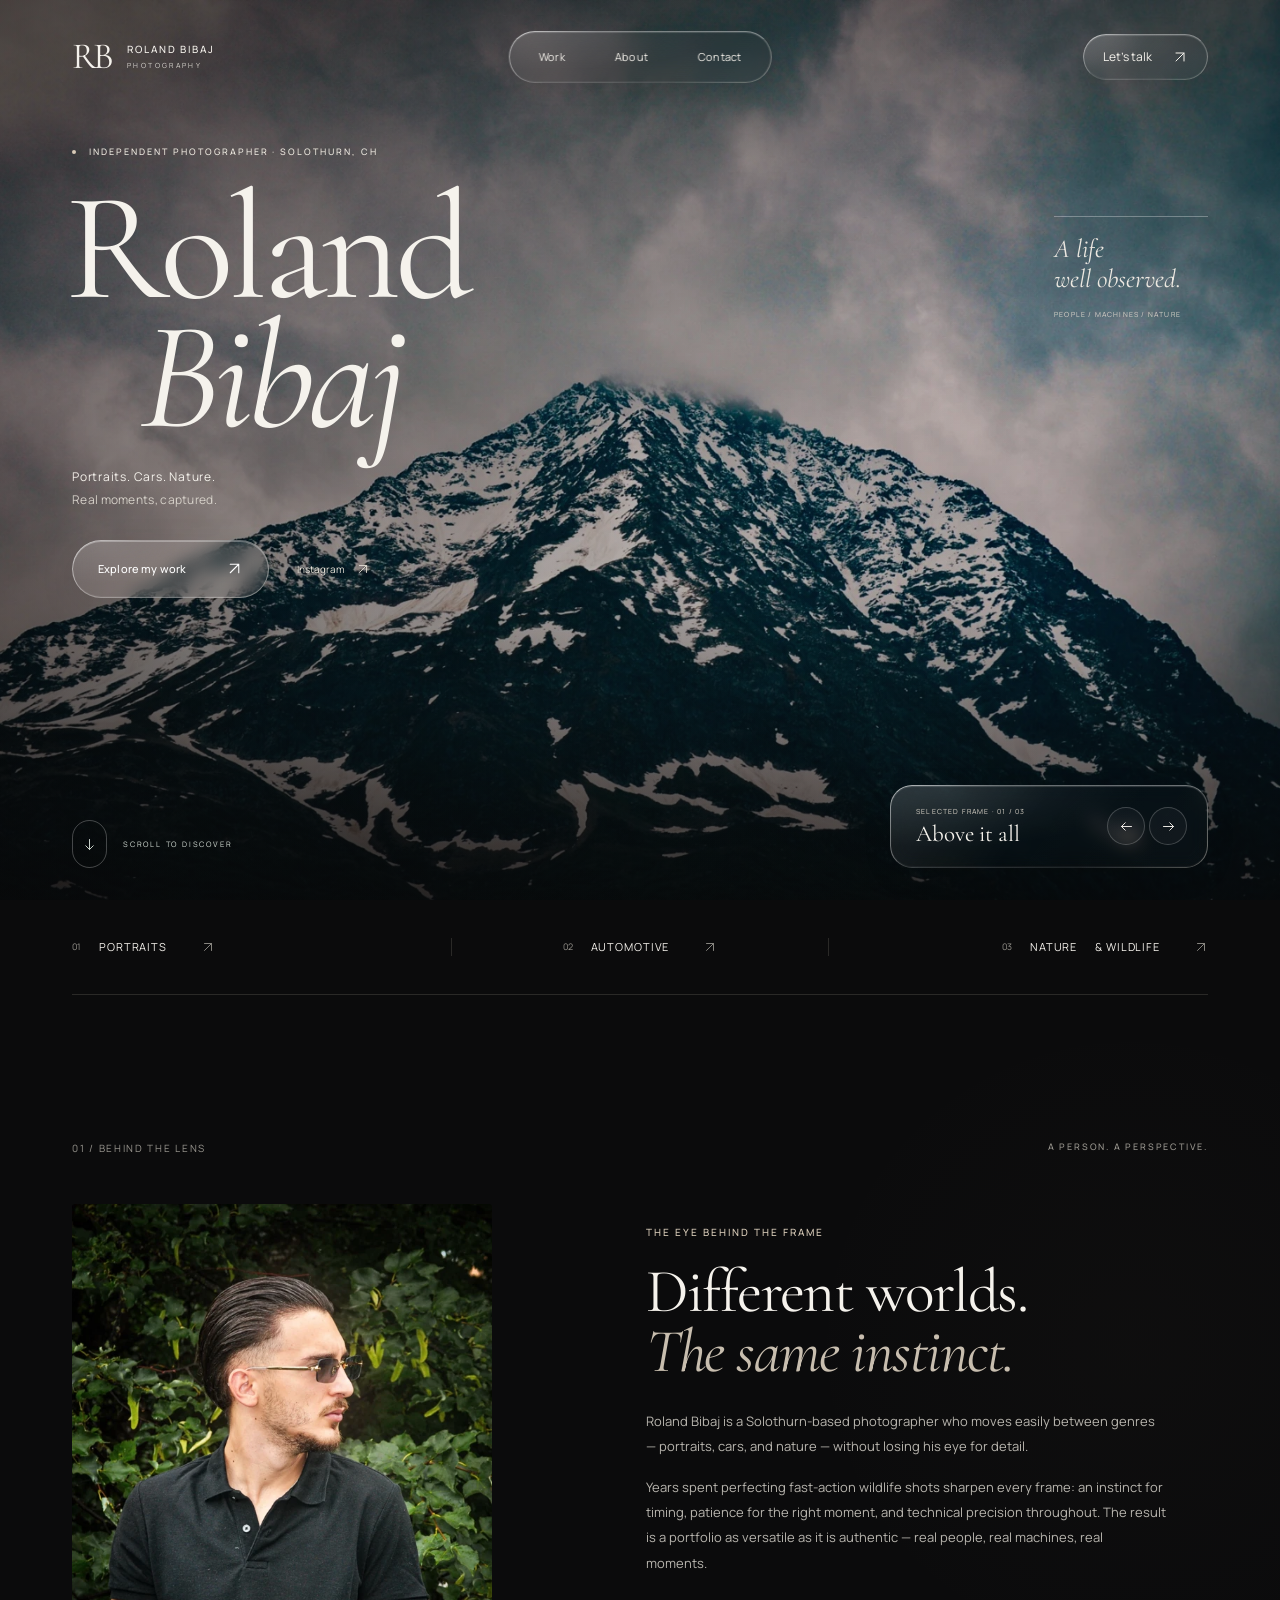
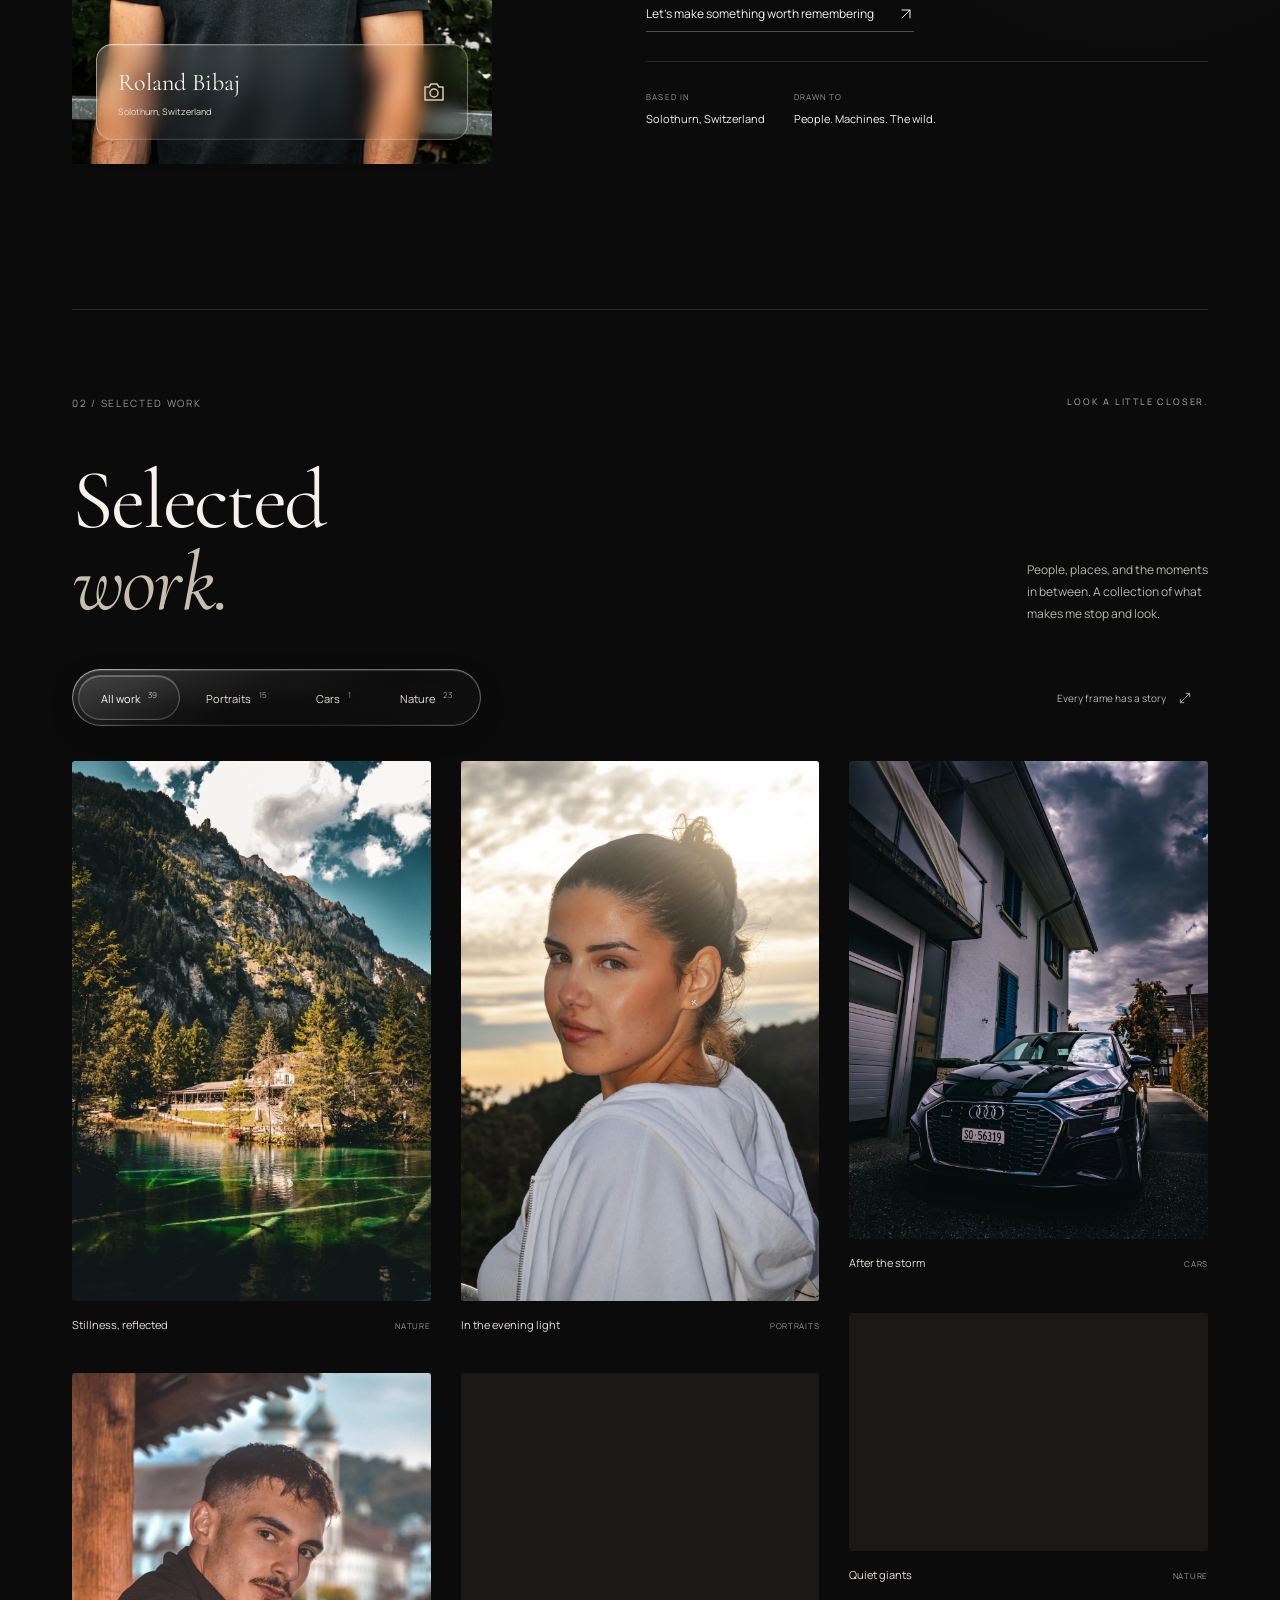
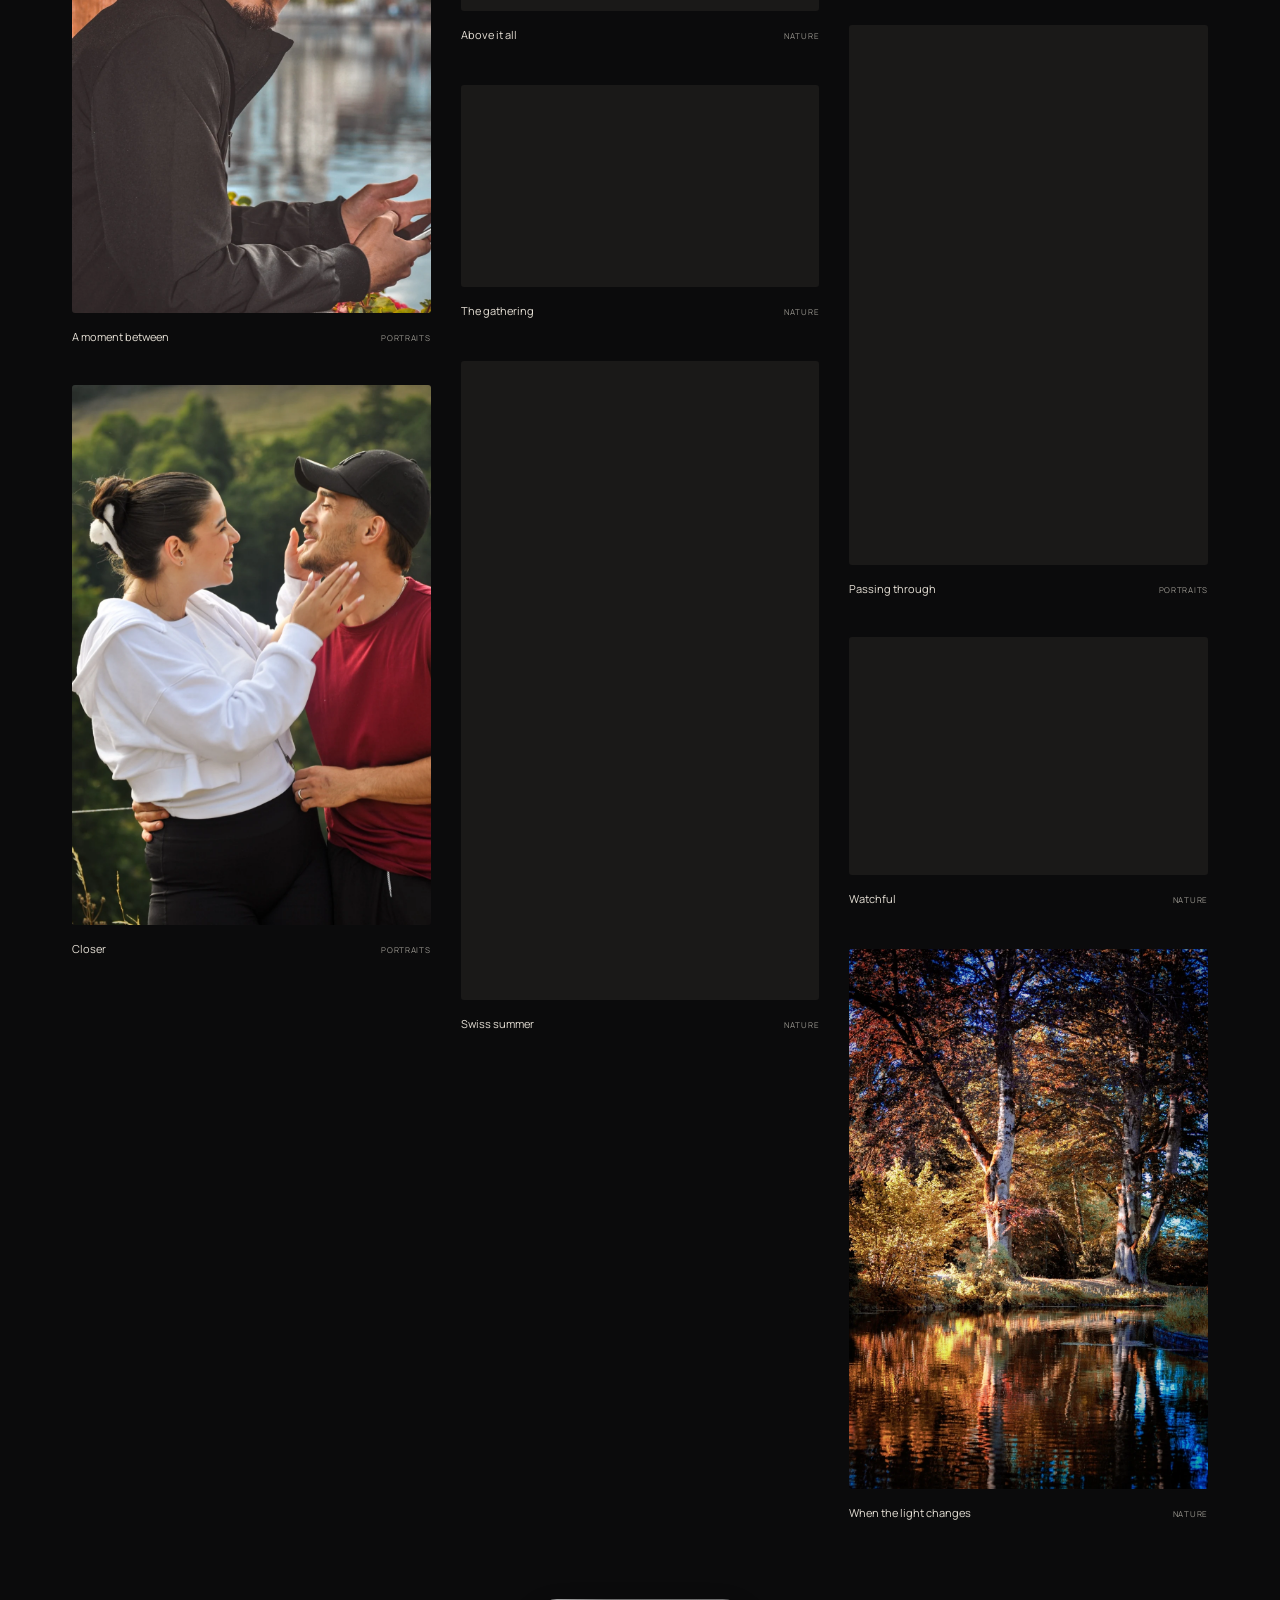
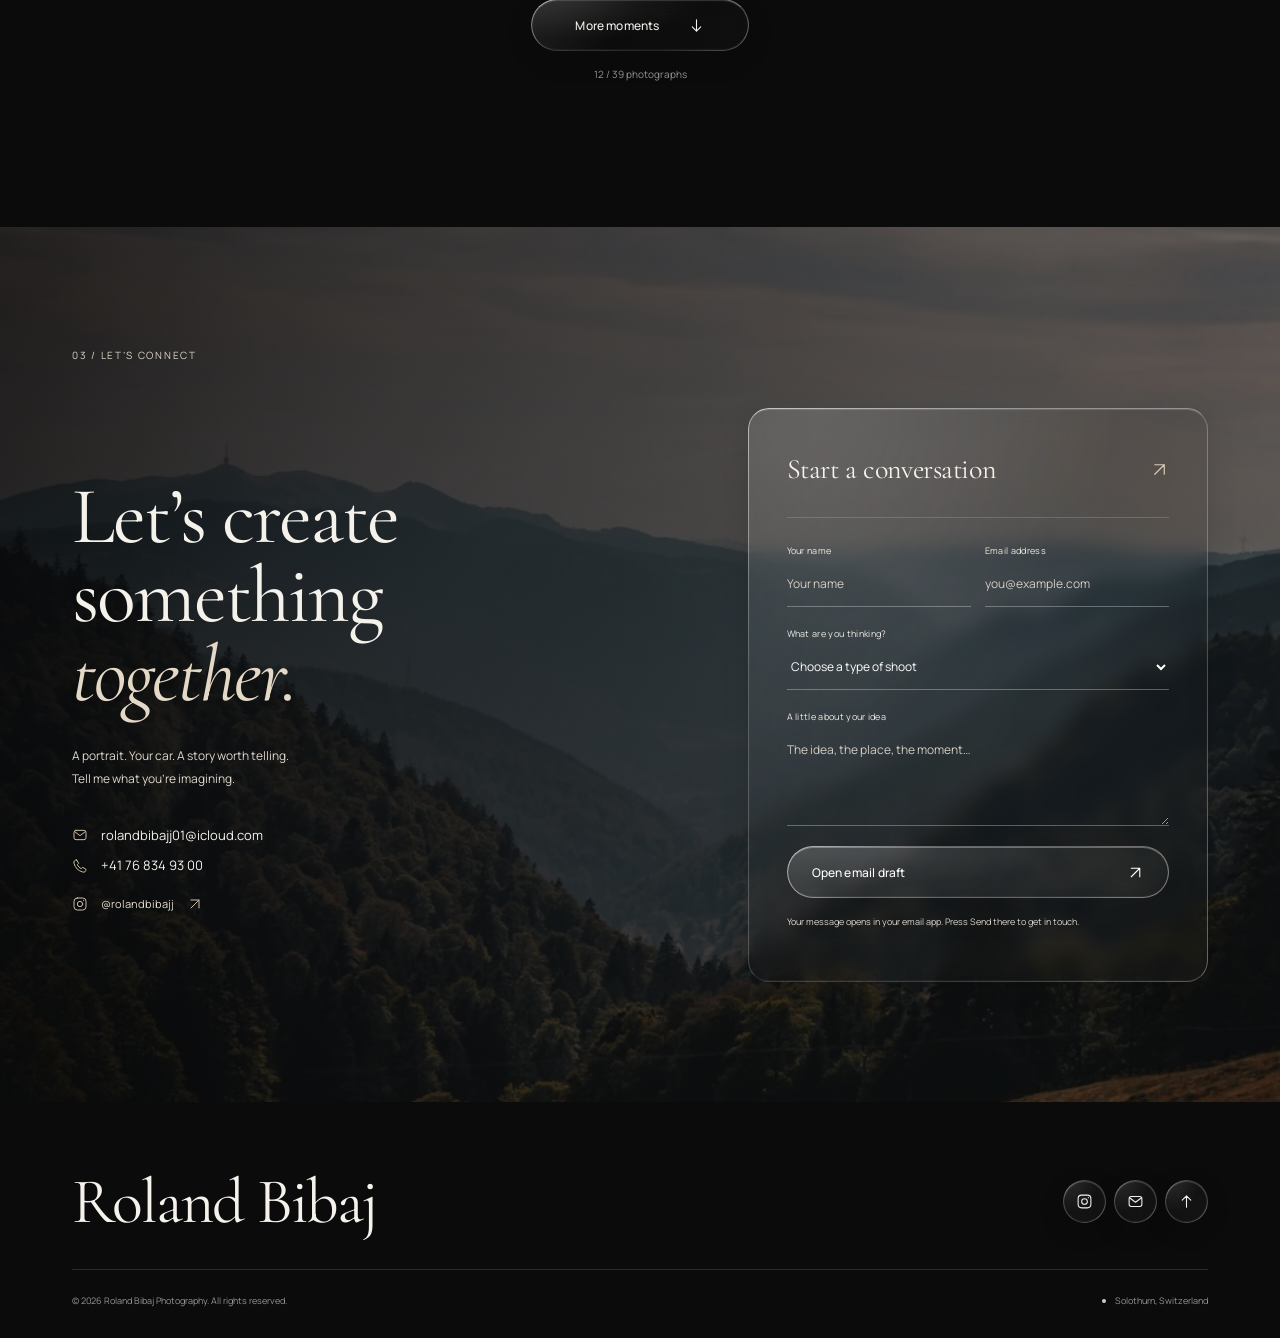
==== index.html @ df37101d "Add files via upload" ====
<!doctype html>
<html lang="en">
<head>
  <meta charset="utf-8">
  <meta name="viewport" content="width=device-width, initial-scale=1, viewport-fit=cover">
  <meta name="theme-color" content="#0b0b0c">
  <title>Roland Bibaj — Photography · Solothurn, Switzerland</title>
  <meta name="description" content="Portraits. Cars. Nature. Real moments, captured. Explore the photography of Roland Bibaj, based in Solothurn, Switzerland.">
  <link rel="canonical" href="https://rolandbibaj.ch/">
  <meta property="og:title" content="Roland Bibaj — Photography">
  <meta property="og:description" content="Portraits. Cars. Nature. Real moments, captured. Solothurn, Switzerland.">
  <meta property="og:type" content="website">
  <meta property="og:url" content="https://rolandbibaj.ch/">
  <link rel="icon" type="image/svg+xml" href="data:image/svg+xml,%3Csvg xmlns='http://www.w3.org/2000/svg' viewBox='0 0 64 64'%3E%3Crect width='64' height='64' rx='18' fill='%23080d0c'/%3E%3Ctext x='32' y='42' text-anchor='middle' font-family='Arial,sans-serif' font-size='29' letter-spacing='-3' fill='%23c2e4d3'%3ERB%3C/text%3E%3C/svg%3E">
  <script type="application/ld+json">{"@context":"https://schema.org","@type":"Person","name":"Roland Bibaj","jobTitle":"Photographer","url":"https://rolandbibaj.ch/","email":"rolandbibajj01@icloud.com","telephone":"+41768349300","sameAs":["https://www.instagram.com/rolandbibajj/"],"address":{"@type":"PostalAddress","addressLocality":"Solothurn","addressCountry":"CH"}}</script>
  <!-- EDITING: all styling is here. Theme colours are at the start of the style block. -->
  <style>
/* ROLAND BIBAJ / CLEAR GLASS — typography and colours define the visual identity. */
/* Cormorant Garamond font license
Copyright 2015 The Cormorant Project Authors (github.com/CatharsisFonts/Cormorant) CormorantGaramond-Italic[wght].ttf: Copyright 2015 The Cormorant Project Authors (github.com/CatharsisFonts/Cormorant)

This Font Software is licensed under the SIL Open Font License, Version 1.1.
This license is copied below, and is also available with a FAQ at:
http://scripts.sil.org/OFL


-----------------------------------------------------------
SIL OPEN FONT LICENSE Version 1.1 - 26 February 2007
-----------------------------------------------------------

PREAMBLE
The goals of the Open Font License (OFL) are to stimulate worldwide
development of collaborative font projects, to support the font creation
efforts of academic and linguistic communities, and to provide a free and
open framework in which fonts may be shared and improved in partnership
with others.

The OFL allows the licensed fonts to be used, studied, modified and
redistributed freely as long as they are not sold by themselves. The
fonts, including any derivative works, can be bundled, embedded,
redistributed and/or sold with any software provided that any reserved
names are not used by derivative works. The fonts and derivatives,
however, cannot be released under any other type of license. The
requirement for fonts to remain under this license does not apply
to any document created using the fonts or their derivatives.

DEFINITIONS
"Font Software" refers to the set of files released by the Copyright
Holder(s) under this license and clearly marked as such. This may
include source files, build scripts and documentation.

"Reserved Font Name" refers to any names specified as such after the
copyright statement(s).

"Original Version" refers to the collection of Font Software components as
distributed by the Copyright Holder(s).

"Modified Version" refers to any derivative made by adding to, deleting,
or substituting -- in part or in whole -- any of the components of the
Original Version, by changing formats or by porting the Font Software to a
new environment.

"Author" refers to any designer, engineer, programmer, technical
writer or other person who contributed to the Font Software.

PERMISSION & CONDITIONS
Permission is hereby granted, free of charge, to any person obtaining
a copy of the Font Software, to use, study, copy, merge, embed, modify,
redistribute, and sell modified and unmodified copies of the Font
Software, subject to the following conditions:

1) Neither the Font Software nor any of its individual components,
in Original or Modified Versions, may be sold by itself.

2) Original or Modified Versions of the Font Software may be bundled,
redistributed and/or sold with any software, provided that each copy
contains the above copyright notice and this license. These can be
included either as stand-alone text files, human-readable headers or
in the appropriate machine-readable metadata fields within text or
binary files as long as those fields can be easily viewed by the user.

3) No Modified Version of the Font Software may use the Reserved Font
Name(s) unless explicit written permission is granted by the corresponding
Copyright Holder. This restriction only applies to the primary font name as
presented to the users.

4) The name(s) of the Copyright Holder(s) or the Author(s) of the Font
Software shall not be used to promote, endorse or advertise any
Modified Version, except to acknowledge the contribution(s) of the
Copyright Holder(s) and the Author(s) or with their explicit written
permission.

5) The Font Software, modified or unmodified, in part or in whole,
must be distributed entirely under this license, and must not be
distributed under any other license. The requirement for fonts to
remain under this license does not apply to any document created
using the Font Software.

TERMINATION
This license becomes null and void if any of the above conditions are
not met.

DISCLAIMER
THE FONT SOFTWARE IS PROVIDED "AS IS", WITHOUT WARRANTY OF ANY KIND,
EXPRESS OR IMPLIED, INCLUDING BUT NOT LIMITED TO ANY WARRANTIES OF
MERCHANTABILITY, FITNESS FOR A PARTICULAR PURPOSE AND NONINFRINGEMENT
OF COPYRIGHT, PATENT, TRADEMARK, OR OTHER RIGHT. IN NO EVENT SHALL THE
COPYRIGHT HOLDER BE LIABLE FOR ANY CLAIM, DAMAGES OR OTHER LIABILITY,
INCLUDING ANY GENERAL, SPECIAL, INDIRECT, INCIDENTAL, OR CONSEQUENTIAL
DAMAGES, WHETHER IN AN ACTION OF CONTRACT, TORT OR OTHERWISE, ARISING
FROM, OUT OF THE USE OR INABILITY TO USE THE FONT SOFTWARE OR FROM
OTHER DEALINGS IN THE FONT SOFTWARE.

*/
@font-face { font-family: "Cormorant Garamond"; font-style: normal; font-weight: 400; font-display: swap; src: url([data-uri]) format("woff2"); }
@font-face { font-family: "Cormorant Garamond"; font-style: italic; font-weight: 400; font-display: swap; src: url([data-uri]) format("woff2"); }
@font-face { font-family: "Cormorant Garamond"; font-style: normal; font-weight: 500; font-display: swap; src: url([data-uri]) format("woff2"); }
/* Manrope font license
Copyright 2019 The Manrope Project Authors (https://github.com/sharanda/manrope)

This Font Software is licensed under the SIL Open Font License, Version 1.1.
This license is copied below, and is also available with a FAQ at:
http://scripts.sil.org/OFL


-----------------------------------------------------------
SIL OPEN FONT LICENSE Version 1.1 - 26 February 2007
-----------------------------------------------------------

PREAMBLE
The goals of the Open Font License (OFL) are to stimulate worldwide
development of collaborative font projects, to support the font creation
efforts of academic and linguistic communities, and to provide a free and
open framework in which fonts may be shared and improved in partnership
with others.

The OFL allows the licensed fonts to be used, studied, modified and
redistributed freely as long as they are not sold by themselves. The
fonts, including any derivative works, can be bundled, embedded,
redistributed and/or sold with any software provided that any reserved
names are not used by derivative works. The fonts and derivatives,
however, cannot be released under any other type of license. The
requirement for fonts to remain under this license does not apply
to any document created using the fonts or their derivatives.

DEFINITIONS
"Font Software" refers to the set of files released by the Copyright
Holder(s) under this license and clearly marked as such. This may
include source files, build scripts and documentation.

"Reserved Font Name" refers to any names specified as such after the
copyright statement(s).

"Original Version" refers to the collection of Font Software components as
distributed by the Copyright Holder(s).

"Modified Version" refers to any derivative made by adding to, deleting,
or substituting -- in part or in whole -- any of the components of the
Original Version, by changing formats or by porting the Font Software to a
new environment.

"Author" refers to any designer, engineer, programmer, technical
writer or other person who contributed to the Font Software.

PERMISSION & CONDITIONS
Permission is hereby granted, free of charge, to any person obtaining
a copy of the Font Software, to use, study, copy, merge, embed, modify,
redistribute, and sell modified and unmodified copies of the Font
Software, subject to the following conditions:

1) Neither the Font Software nor any of its individual components,
in Original or Modified Versions, may be sold by itself.

2) Original or Modified Versions of the Font Software may be bundled,
redistributed and/or sold with any software, provided that each copy
contains the above copyright notice and this license. These can be
included either as stand-alone text files, human-readable headers or
in the appropriate machine-readable metadata fields within text or
binary files as long as those fields can be easily viewed by the user.

3) No Modified Version of the Font Software may use the Reserved Font
Name(s) unless explicit written permission is granted by the corresponding
Copyright Holder. This restriction only applies to the primary font name as
presented to the users.

4) The name(s) of the Copyright Holder(s) or the Author(s) of the Font
Software shall not be used to promote, endorse or advertise any
Modified Version, except to acknowledge the contribution(s) of the
Copyright Holder(s) and the Author(s) or with their explicit written
permission.

5) The Font Software, modified or unmodified, in part or in whole,
must be distributed entirely under this license, and must not be
distributed under any other license. The requirement for fonts to
remain under this license does not apply to any document created
using the Font Software.

TERMINATION
This license becomes null and void if any of the above conditions are
not met.

DISCLAIMER
THE FONT SOFTWARE IS PROVIDED "AS IS", WITHOUT WARRANTY OF ANY KIND,
EXPRESS OR IMPLIED, INCLUDING BUT NOT LIMITED TO ANY WARRANTIES OF
MERCHANTABILITY, FITNESS FOR A PARTICULAR PURPOSE AND NONINFRINGEMENT
OF COPYRIGHT, PATENT, TRADEMARK, OR OTHER RIGHT. IN NO EVENT SHALL THE
COPYRIGHT HOLDER BE LIABLE FOR ANY CLAIM, DAMAGES OR OTHER LIABILITY,
INCLUDING ANY GENERAL, SPECIAL, INDIRECT, INCIDENTAL, OR CONSEQUENTIAL
DAMAGES, WHETHER IN AN ACTION OF CONTRACT, TORT OR OTHERWISE, ARISING
FROM, OUT OF THE USE OR INABILITY TO USE THE FONT SOFTWARE OR FROM
OTHER DEALINGS IN THE FONT SOFTWARE.

*/
@font-face { font-family: "Manrope"; font-style: normal; font-weight: 400; font-display: swap; src: url([data-uri]) format("woff2"); }
@font-face { font-family: "Manrope"; font-style: normal; font-weight: 500; font-display: swap; src: url([data-uri]) format("woff2"); }
@font-face { font-family: "Manrope"; font-style: normal; font-weight: 600; font-display: swap; src: url([data-uri]) format("woff2"); }
:root {
  color-scheme: dark;
  --ink: #f5f2ec;
  --muted: #b8b5ae;
  --dim: #99968f;
  --base: #0b0b0c;
  --mint: #d8cbb8;
  --edge: rgba(243, 235, 224, .13);
  --display: "Cormorant Garamond", Georgia, serif;
  --body: "Manrope", -apple-system, BlinkMacSystemFont, "Segoe UI", sans-serif;
  --page: min(1280px, calc(100% - 144px));
}
*, *::before, *::after { box-sizing: border-box; }
html { scroll-behavior: smooth; scroll-padding-top: 120px; }
body { margin: 0; background: var(--base); color: var(--ink); font-family: var(--body); font-size: 16px; line-height: 1.6; -webkit-font-smoothing: antialiased; }
body.modal-open { overflow: hidden; }
::selection { background: var(--mint); color: var(--base); }
a { color: inherit; text-decoration: none; }
button, input, textarea, select { font: inherit; color: inherit; }
button, a { -webkit-tap-highlight-color: transparent; }
button { cursor: pointer; }
button { border: 0; }
button:disabled { cursor: default; }
img { display: block; width: 100%; height: auto; }
figure, h1, h2, h3, p { margin: 0; }
button, input, textarea, select, a { touch-action: manipulation; }
:focus-visible { outline: 2px solid var(--mint); outline-offset: 5px; }
[hidden] { display: none !important; }
.icon { width: 21px; height: 21px; fill: none; stroke: currentColor; stroke-width: 1.5; stroke-linecap: round; stroke-linejoin: round; flex: 0 0 auto; }
.sr-only { position: absolute; width: 1px; height: 1px; padding: 0; margin: -1px; overflow: hidden; clip: rect(0,0,0,0); white-space: nowrap; border: 0; }
.skip { position: fixed; top: 10px; left: 20px; z-index: 200; padding: 10px 18px; background: var(--mint); color: var(--base); border-radius: 20px; transform: translateY(-160%); }
.skip:focus { transform: translateY(0); }
.container { width: var(--page); margin-inline: auto; }
.eyebrow { font-size: 10px; letter-spacing: .2em; line-height: 1.6; text-transform: uppercase; font-weight: 500; }
.section-index { color: var(--dim); font-size: 10px; letter-spacing: .17em; text-transform: uppercase; }
.glass {
  position: relative;
  isolation: isolate;
  border: 1px solid rgba(255,255,255,.18);
  border-top-color: rgba(255,255,255,.38);
  border-bottom-color: rgba(255,255,255,.09);
  background: linear-gradient(125deg, rgba(255,255,255,.095), rgba(255,255,255,.008) 44%, rgba(255,255,255,.025)), rgba(12,12,13,.035);
  box-shadow: inset 0 1px 1px rgba(255,255,255,.17), inset 0 -1px 1px rgba(255,255,255,.055), 0 8px 28px rgba(0,0,0,.12);
  -webkit-backdrop-filter: blur(9px) saturate(115%);
  backdrop-filter: blur(9px) saturate(115%);
}
.glass::before { content: ""; position: absolute; inset: 0; z-index: -1; pointer-events: none; border-radius: inherit; background: radial-gradient(ellipse at var(--light-x, 16%) var(--light-y, 0%), rgba(255,255,255,.095), transparent 54%); }
.glass::after { content: ""; position: absolute; inset: -1px; padding: 1px; border-radius: inherit; pointer-events: none; background: linear-gradient(135deg,rgba(255,255,255,.55),rgba(255,255,255,.035) 28%,rgba(255,255,255,.02) 68%,rgba(255,246,228,.24)); -webkit-mask: linear-gradient(#fff 0 0) content-box,linear-gradient(#fff 0 0); mask: linear-gradient(#fff 0 0) content-box,linear-gradient(#fff 0 0); -webkit-mask-composite: xor; mask-composite: exclude; }
.site-header { position: fixed; inset: 0 0 auto; z-index: 40; transition: background .35s; }
.site-header.scrolled { background: linear-gradient(rgba(11,11,12,.84),rgba(11,11,12,.42) 65%,transparent); }
.header-inner { display: flex; align-items: center; justify-content: space-between; gap: 24px; min-height: 114px; }
.brand { display: inline-flex; align-items: center; gap: 13px; line-height: 1.2; }
.monogram { font-family: var(--display); font-size: 37px; font-weight: 400; letter-spacing: -.11em; width: 42px; height: 46px; display: grid; place-items: center; padding-right: 4px; }
.brand-name { font-size: 10px; letter-spacing: .19em; font-weight: 500; }
.brand-name small { display: block; font-size: 7px; letter-spacing: .34em; font-weight: 400; color: #d8d5ce; margin-top: 7px; }
.main-nav { position: absolute; left: 50%; transform: translateX(-50%); display: flex; padding: 5px; gap: 2px; border-radius: 40px; }
.main-nav { background-color: rgba(5,5,6,.1); }
.main-nav a { position: relative; z-index: 1; padding: 11px 24px; border-radius: 30px; color: #f1eee8; font-size: 11px; letter-spacing: .02em; transition: color .25s, background .25s; }
.main-nav a:hover, .main-nav a.active { color: #fff; background: rgba(255,255,255,.065); box-shadow: inset 0 1px 0 rgba(255,255,255,.13),inset 0 -1px 0 rgba(255,255,255,.045); }
.header-contact { display: flex; gap: 20px; align-items: center; border-radius: 30px; padding: 12px 19px; font-size: 12px; }
.header-contact .icon { width: 16px; height: 16px; }
.hero { height: 100svh; min-height: 800px; max-height: 1200px; position: relative; overflow: hidden; background: #191d1e; }
.hero-photo { position: absolute; inset: 0; height: 100%; object-fit: cover; object-position: 56% 51%; transition: opacity .5s; }
.hero-shade { position: absolute; inset: 0; background: linear-gradient(90deg,rgba(8,8,9,.43),transparent 82%),linear-gradient(180deg,rgba(8,8,9,.43),rgba(8,8,9,.025) 36%,rgba(8,8,9,.15) 65%,rgba(8,8,9,.8)); }
.hero-content { position: relative; height: 100%; padding-top: clamp(166px,20svh,225px); padding-bottom: 48px; display: flex; flex-direction: column; align-items: flex-start; }
.hero-location { display: inline-flex; align-items: center; gap: 13px; color: #ece8df; font-size: 9px; letter-spacing: .22em; }
.tiny-dot { display: inline-block; width: 4px; height: 4px; border-radius: 50%; background: var(--mint); flex: 0 0 auto; }
h1 { font-family: var(--display); font-size: clamp(130px,13.7vw,215px); font-weight: 400; letter-spacing: -.035em; line-height: .75; margin: 44px 0 40px -7px; }
h1 > span { display: block; font-style: italic; margin-left: 75px; margin-top: 13px; }
h1 .name-dot { display: none; }
.hero-tagline { font-size: 12px; letter-spacing: .065em; line-height: 1.95; font-weight: 400; }
.hero-tagline span { color: #d5d0c8; font-size: 12px; letter-spacing: .025em; }
.hero-actions { display: flex; align-items: center; gap: 28px; margin-top: 28px; }
.hero-note { position: absolute; right: 0; top: 24%; width: 154px; padding-top: 17px; border-top: 1px solid rgba(255,255,255,.3); color: #ece8e1; }
.hero-note p { font-family: var(--display); font-size: 26px; font-weight: 400; font-style: italic; line-height: 1.16; }
.hero-note small { display: block; font-size: 7px; letter-spacing: .17em; text-transform: uppercase; margin-top: 15px; color: #d7d2c9; }
.button { display: inline-flex; align-items: center; justify-content: center; gap: 28px; border-radius: 40px; padding: 15px 24px; font-size: 12px; font-weight: 500; letter-spacing: .015em; min-height: 52px; transition: transform .25s, background .25s, box-shadow .25s; }
.button:hover { transform: translateY(-2px); }
.button.primary { color: #fff; background: linear-gradient(110deg,rgba(255,255,255,.1),rgba(255,255,255,.025)); border: 1px solid rgba(255,255,255,.27); box-shadow: inset 0 1px 0 rgba(255,255,255,.3),inset 0 -1px 0 rgba(255,255,255,.05),0 10px 36px rgba(0,0,0,.1); }
.button.primary:hover { background: linear-gradient(110deg,rgba(255,255,255,.17),rgba(255,255,255,.055)); }
.hero-actions .button { min-height: 58px; padding-inline: 25px; gap: 40px; font-size: 11px; }
.button .icon { width: 17px; height: 17px; }
.quiet-link { display: inline-flex; gap: 12px; align-items: center; color: #e4dfd5; font-size: 10px; }
.quiet-link .icon { width: 14px; height: 14px; }
.hero-base { margin-top: auto; padding-top: 36px; display: flex; align-items: flex-end; justify-content: space-between; width: 100%; }
.scroll-cue { display: inline-flex; gap: 16px; align-items: center; font-size: 9px; letter-spacing: .2em; text-transform: uppercase; color: #d4ddd5; }
.scroll-cue > span { display: grid; place-items: center; width: 35px; height: 48px; border: 1px solid rgba(255,255,255,.25); border-radius: 30px; }
.scroll-cue .icon { width: 15px; }
.hero-frame { display: flex; align-items: center; gap: 30px; padding: 20px 20px 20px 25px; border-radius: 22px; min-width: 318px; }
.hero-frame-label { flex: 1; min-width: 0; }
.hero-frame-label small { display: block; color: #d8d2c7; letter-spacing: .17em; font-size: 7px; text-transform: uppercase; margin-bottom: 5px; }
.hero-frame-label strong { display: block; font-family: var(--display); font-size: 23px; font-weight: 400; line-height: 1.1; white-space: nowrap; overflow: hidden; text-overflow: ellipsis; }
.scene-controls { display: flex; gap: 4px; }
.round-button { width: 38px; height: 38px; display: inline-grid; place-items: center; color: var(--ink); border-radius: 50%; background: rgba(255,255,255,.035); border: 1px solid rgba(255,255,255,.2); transition: background .2s, transform .2s; }
.round-button:hover { background: rgba(255,255,255,.12); }
.round-button .icon { width: 15px; height: 15px; }
.genre-strip { display: grid; grid-template-columns: repeat(3,1fr); padding: 38px 0; border-bottom: 1px solid var(--edge); }
.genre-strip a { display: flex; align-items: center; gap: 18px; font-size: 11px; letter-spacing: .08em; transition: color .2s; }
.genre-strip a:nth-child(2) { justify-content: center; border-inline: 1px solid var(--edge); }
.genre-strip a:last-child { justify-content: flex-end; }
.genre-strip a:hover { color: var(--mint); }
.genre-strip em { font-size: 9px; color: var(--dim); font-style: normal; letter-spacing: 0; }
.genre-strip .icon { width: 14px; height: 14px; margin-left: 16px; color: var(--dim); }
.section { padding-top: 145px; padding-bottom: 145px; position: relative; }
.section-topline { display: flex; align-items: center; justify-content: space-between; gap: 20px; margin-bottom: 48px; }
.section-topline .eyebrow { color: var(--dim); font-size: 9px; }
.about { overflow: hidden; }
.about::before { content: ""; position: absolute; width: 700px; height: 700px; top: 0; right: -200px; pointer-events: none; background: radial-gradient(ellipse,rgba(161,138,111,.025),transparent 67%); }
.about-grid { display: grid; grid-template-columns: .84fr 1fr; gap: clamp(55px,8vw,135px); align-items: center; }
.portrait { position: relative; max-width: 420px; }
.portrait > img { border-radius: 3px; aspect-ratio: 3/4; object-fit: cover; object-position: center 29%; }
.portrait-caption { position: absolute; left: 24px; right: 24px; bottom: 24px; padding: 19px 21px; border-radius: 16px; display: flex; align-items: center; justify-content: space-between; }
.portrait-caption strong { font-family: var(--display); font-size: 24px; font-weight: 400; }
.portrait-caption small { display: block; font-size: 9px; color: #e4ded3; margin-top: 3px; }
.portrait-caption .icon { color: var(--mint); width: 24px; height: 24px; }
.about-copy > .eyebrow { color: var(--mint); margin-bottom: 22px; }
h2 { font-family: var(--display); font-size: clamp(46px,4.8vw,76px); font-weight: 400; line-height: .98; letter-spacing: -.025em; }
h2 .soft { font-style: italic; color: #c8beaf; }
.about-copy h2 { margin-bottom: 27px; }
.bio { color: var(--muted); font-size: 13px; line-height: 1.95; max-width: 520px; }
.bio + .bio { margin-top: 15px; }
.text-link { display: inline-flex; align-items: center; gap: 24px; font-size: 12px; padding-bottom: 8px; border-bottom: 1px solid rgba(255,255,255,.28); margin-top: 28px; }
.text-link .icon { width: 16px; height: 16px; }
.about-details { display: flex; gap: 29px; padding-top: 29px; margin-top: 29px; border-top: 1px solid var(--edge); }
.about-details dt { font-size: 8px; color: var(--dim); text-transform: uppercase; letter-spacing: .14em; margin-bottom: 6px; }
.about-details dd { margin: 0; font-size: 11px; }
.work { padding-top: 85px; border-top: 1px solid var(--edge); }
.work-head { display: flex; justify-content: space-between; align-items: flex-end; gap: 50px; margin-bottom: 45px; }
.work-head h2 { font-size: clamp(58px,6.6vw,100px); }
.work-head p { color: var(--muted); font-size: 12px; line-height: 1.8; max-width: 250px; }
.filter-bar { position: sticky; top: 105px; z-index: 20; display: flex; align-items: center; justify-content: space-between; gap: 14px; margin-bottom: 35px; }
.filters { display: flex; align-items: center; position: relative; gap: 3px; padding: 5px; border-radius: 50px; background-color: rgba(12,12,13,.12); }
.filter { position: relative; z-index: 1; border: 1px solid transparent; background: transparent; padding: 12px 22px; border-radius: 30px; color: #e7e2d9; font-size: 11px; transition: color .25s; white-space: nowrap; min-height: 45px; }
.filter:hover { color: white; }
.filter.active { color: #fff; }
.filter sup { font-size: 8px; opacity: .65; margin-left: 6px; font-weight: 400; }
.filter-lens { position: absolute; inset: 5px auto 5px 0; width: 0; border: 1px solid rgba(255,255,255,.23); border-radius: 30px; background: linear-gradient(135deg,rgba(255,255,255,.09),rgba(255,255,255,.02)); box-shadow: inset 0 1px 0 rgba(255,255,255,.28),inset 0 -1px 0 rgba(255,255,255,.04),0 3px 12px rgba(0,0,0,.05); transition: transform .4s cubic-bezier(.2,.7,.2,1), width .4s cubic-bezier(.2,.7,.2,1); pointer-events: none; }
.gallery-hint { display: inline-flex; align-items: center; gap: 12px; padding-right: 16px; color: var(--muted); font-size: 10px; }
.gallery-hint .icon { width: 14px; height: 14px; }
.gallery { display: grid; grid-template-columns: repeat(3,minmax(0,1fr)); align-items: start; gap: 36px 30px; }
.gallery.masonry { grid-auto-rows: 4px; row-gap: 8px; }
.photo-card { min-width: 0; margin: 0; }
.photo-button { display: block; width: 100%; position: relative; padding: 0; overflow: hidden; background: #1a1918; border-radius: 3px; }
.photo-button img { object-fit: cover; transition: transform .7s cubic-bezier(.2,.65,.2,1); }
.photo-button:hover img { transform: scale(1.045); }
.photo-open { position: absolute; top: 14px; right: 14px; width: 38px; height: 38px; border-radius: 50%; display: grid; place-items: center; opacity: 0; transform: translateY(6px); transition: opacity .25s, transform .25s; }
.photo-open .icon { width: 16px; height: 16px; }
.photo-button:hover .photo-open, .photo-button:focus-visible .photo-open { opacity: 1; transform: translateY(0); }
.photo-caption { display: flex; align-items: baseline; justify-content: space-between; gap: 12px; padding: 16px 0 26px; line-height: 1.5; }
.photo-title { font-size: 11px; color: #e6e0d6; }
.photo-category { color: var(--dim); font-size: 8px; letter-spacing: .09em; text-transform: uppercase; }
.gallery-end { display: flex; flex-direction: column; align-items: center; gap: 15px; padding-top: 46px; }
.gallery-end .button { min-width: 218px; }
.gallery-end p { font-size: 10px; color: var(--dim); }
.contact { position: relative; overflow: hidden; padding: 120px 0; background: #151515; isolation: isolate; }
.contact-bg { position: absolute; inset: 0; width: 100%; height: 100%; object-fit: cover; object-position: center 58%; z-index: -2; opacity: .74; }
.contact::before { content: ""; position: absolute; inset: 0; background: linear-gradient(90deg,rgba(8,8,9,.78),rgba(8,8,9,.37)),linear-gradient(0deg,rgba(8,8,9,.22),rgba(8,8,9,.18)); z-index: -1; }
.contact .container { width: var(--page); }
.contact .section-topline { margin-bottom: 45px; }
.contact .section-index { color: #dbd4c8; }
.contact-grid { display: grid; grid-template-columns: 1fr .8fr; align-items: center; gap: 100px; }
.contact h2 { font-size: clamp(62px,6.3vw,94px); margin-bottom: 30px; }
.contact h2 .soft { color: #e4d8c6; }
.contact-intro { color: #ddd6cb; font-size: 12px; line-height: 1.95; margin-bottom: 34px; }
.contact-links { display: flex; flex-direction: column; align-items: flex-start; gap: 10px; }
.contact-links a { display: inline-flex; align-items: center; gap: 13px; font-size: 13px; overflow-wrap: anywhere; }
.contact-links .icon { width: 16px; height: 16px; color: #cbbda7; }
.contact-links a:hover { color: var(--mint); }
.contact-links a:last-child { margin-top: 9px; font-size: 11px; color: #e2dbce; }
.contact-form { padding: 38px; border-radius: 21px; background-color: rgba(8,8,9,.045); }
.form-heading { display: flex; justify-content: space-between; align-items: center; padding-bottom: 25px; margin-bottom: 26px; border-bottom: 1px solid rgba(255,255,255,.16); }
.form-heading h3 { font-family: var(--display); font-size: 28px; font-weight: 400; letter-spacing: -.015em; }
.form-heading .icon { color: var(--mint); width: 19px; }
.field { margin-bottom: 20px; }
.field label { display: block; font-size: 9px; letter-spacing: .035em; color: #efebe2; margin-bottom: 4px; }
.field input, .field textarea, .field select { display: block; width: 100%; border-radius: 0; background: transparent; border: 0; border-bottom: 1px solid rgba(255,255,255,.3); padding: 12px 0; font-size: 12px; line-height: 1.6; color: #fff; transition: border-color .2s; }
.field select { min-height: 45px; }
.field select option { background: #1d1c1a; }
.field input::placeholder, .field textarea::placeholder { color: #d3cdc2; opacity: 1; }
.field input:focus, .field textarea:focus, .field select:focus { border-color: var(--mint); }
.field textarea { resize: vertical; min-height: 98px; }
.form-row { display: grid; grid-template-columns: 1fr 1fr; gap: 14px; }
.contact-form .button { width: 100%; justify-content: space-between; }
.form-note { color: #e2dbcf; font-size: 9px; line-height: 1.8; margin-top: 16px; }
.form-status { color: var(--mint); font-size: 11px; line-height: 1.7; margin-top: 12px; }
.site-footer { padding: 68px 0 30px; }
.footer-top { display: flex; justify-content: space-between; align-items: center; padding-bottom: 35px; border-bottom: 1px solid var(--edge); }
.footer-wordmark { font-family: var(--display); font-size: clamp(40px,5vw,76px); font-weight: 400; letter-spacing: -.03em; line-height: 1; }
.footer-wordmark span { display: none; }
.footer-socials { display: flex; gap: 8px; }
.footer-socials .round-button { height: 43px; width: 43px; }
.footer-socials .icon { width: 17px; height: 17px; }
.footer-bottom { display: flex; align-items: center; justify-content: space-between; padding-top: 24px; color: var(--dim); font-size: 9px; gap: 25px; }
.footer-location { display: inline-flex; align-items: center; gap: 9px; }
.lightbox { position: fixed; inset: 0; width: 100%; height: 100%; max-width: none; max-height: none; margin: 0; padding: 0; border: 0; background: rgba(9,9,10,.88); color: var(--ink); overflow: hidden; -webkit-backdrop-filter: blur(22px); backdrop-filter: blur(22px); }
.lightbox::backdrop { background: rgba(0,0,0,.65); }
.viewer-top, .viewer-bottom { position: absolute; left: 35px; right: 35px; display: flex; justify-content: space-between; align-items: center; gap: 20px; z-index: 3; }
.viewer-top { top: 22px; }
.viewer-brand { font-size: 12px; letter-spacing: .08em; }
.viewer-close { border-radius: 30px; padding: 10px 15px; display: inline-flex; gap: 15px; align-items: center; min-height: 44px; font-size: 11px; }
.viewer-close .icon { width: 17px; height: 17px; }
.viewer-stage { position: absolute; inset: 85px 100px 84px; display: flex; align-items: center; justify-content: center; }
.viewer-image { width: 100%; height: 100%; object-fit: contain; border-radius: 7px; }
.viewer-arrow { position: absolute; top: 50%; transform: translateY(-50%); z-index: 4; width: 48px; height: 48px; }
.viewer-arrow .icon { width: 20px; height: 20px; }
.viewer-prev { left: 25px; }
.viewer-next { right: 25px; }
.viewer-bottom { bottom: 22px; border-radius: 18px; padding: 12px 22px; width: fit-content; max-width: calc(100% - 70px); margin-inline: auto; min-width: 330px; }
.viewer-title { display: block; font-size: 13px; }
.viewer-category { display: block; font-size: 8px; color: var(--muted); letter-spacing: .15em; text-transform: uppercase; }
.viewer-counter { white-space: nowrap; color: var(--muted); font-size: 11px; }
.no-js { padding: 20px; color: var(--muted); }
.motion-ready .reveal { opacity: 0; transform: translateY(20px); transition: opacity .75s, transform .75s; }
.motion-ready .reveal.visible { opacity: 1; transform: translateY(0); }
@supports not ((backdrop-filter: blur(1px)) or (-webkit-backdrop-filter: blur(1px))) {
  .glass { background-color: rgba(20,20,21,.88); }
}
@media (min-width: 1600px) { :root { --page: min(1380px,calc(100% - 180px)); } }
@media (max-width: 1100px) {
  :root { --page: calc(100% - 72px); }
  .brand-name { font-size: 9px; }.brand-name small { font-size: 7px; }
  .main-nav a { padding-inline: 18px; }
  .header-contact { gap: 12px; padding-inline: 16px; }
  .hero { min-height: 760px; }
  .about-grid { gap: 50px; grid-template-columns: .85fr 1fr; }
  .contact .container { width: calc(100% - 64px); }
  .contact-grid { gap: 45px; grid-template-columns: 1fr 1fr; }
  .contact-form { padding: 25px; }
  .form-row { grid-template-columns: 1fr; gap: 0; }
  .section { padding-block: 95px; }
  .gallery-hint { display: none; }
}
@media (max-width: 800px) {
  :root { --page: calc(100% - 48px); }
  .header-inner { min-height: 89px; }
  .brand-name { display: none; }
  .monogram { width: 42px; height: 42px; font-size: 35px; }
  .header-contact { width: 43px; height: 43px; padding: 0; justify-content: center; }
  .header-contact span { display: none; }
  .main-nav a { padding: 9px 19px; font-size: 11px; }
  .hero { min-height: 740px; }
  .hero-content { padding-top: 180px; padding-bottom: 35px; }
  h1 { font-size: clamp(130px,19vw,175px); }
  h1 > span { margin-left: 56px; }
  .hero-note { display: none; }
  .hero-frame { min-width: 250px; }
  .genre-strip { padding-block: 26px; }
  .genre-strip a { font-size: 9px; gap: 9px; letter-spacing: .03em; }
  .genre-strip .icon { display: none; }
  .about-grid { grid-template-columns: .8fr 1fr; gap: 30px; }
  .about-copy h2 { font-size: 47px; }
  .bio { font-size: 12px; line-height: 1.85; }
  .portrait > img { aspect-ratio: 3/4.4; }
  .portrait-caption { left: 15px; right: 15px; bottom: 15px; padding: 13px; }
  .portrait-caption strong { font-size: 20px; }
  .portrait-caption small { font-size: 8px; }
  .about-details { flex-wrap: wrap; gap: 20px; }
  .work-head p { max-width: 190px; }
  .filter-bar { top: 84px; }
  .gallery { grid-template-columns: repeat(2,minmax(0,1fr)); column-gap: 19px; }
  .contact-grid { grid-template-columns: 1fr; gap: 42px; }
  .contact h2 { font-size: 74px; }
  .contact-form { padding: 29px; }
  .form-row { grid-template-columns: 1fr 1fr; gap: 15px; }
  .contact { padding-block: 80px; }
  .contact .container { width: calc(100% - 48px); }
}
@media (max-width: 540px) {
  :root { --page: calc(100% - 40px); }
  html { scroll-padding-top: 103px; }
  .header-inner { min-height: 81px; gap: 14px; }
  .monogram { width: 37px; height: 37px; font-size: 31px; }
  .main-nav { padding: 4px; gap: 0; }
  .main-nav a { padding: 8px 16px; font-size: 10px; }
  .header-contact { width: 38px; height: 38px; }
  .hero { min-height: 730px; max-height: 1000px; }
  .hero-photo { object-position: 55% 50%; }
  .hero-shade { background: linear-gradient(90deg,rgba(8,8,9,.34),rgba(8,8,9,.025)),linear-gradient(180deg,rgba(8,8,9,.42),rgba(8,8,9,.05) 35%,rgba(8,8,9,.25) 58%,rgba(8,8,9,.82)); }
  .hero-content { padding-top: 168px; padding-bottom: 25px; }
  .hero-location { font-size: 7px; letter-spacing: .15em; }
  h1 { font-size: clamp(108px,33.4vw,170px); margin: 37px 0 34px -4px; line-height: .78; letter-spacing: -.04em; }
  h1 > span { margin-left: 52px; margin-top: 9px; }
  .hero-tagline { font-size: 11px; }
  .hero-tagline span { font-size: 11px; }
  .hero-actions { gap: 20px; margin-top: 26px; }
  .button { padding: 14px 21px; min-height: 49px; font-size: 11px; gap: 20px; }
  .hero-actions .button { min-height: 55px; padding-inline: 20px; gap: 25px; font-size: 10px; }
  .quiet-link { font-size: 10px; gap: 8px; }
  .hero-base { align-items: center; padding-top: 35px; gap: 20px; }
  .scroll-cue { gap: 0; }
  .scroll-cue small { display: none; }
  .scroll-cue > span { width: 30px; height: 43px; }
  .hero-frame { min-width: 0; width: 242px; gap: 10px; padding: 12px 11px 12px 16px; border-radius: 18px; }
  .hero-frame-label small { font-size: 7px; }
  .hero-frame-label strong { font-size: 20px; }
  .scene-controls .round-button { width: 33px; height: 33px; }
  .genre-strip { padding-block: 23px; }
  .genre-strip a { font-size: 8px; gap: 7px; }
  .genre-strip em { font-size: 7px; }
  .genre-strip a:last-child { font-size: 8px; }
  .genre-long { display: none; }
  .section { padding-block: 69px; }
  .section-topline { margin-bottom: 32px; }
  .section-index { font-size: 8px; }
  .section-topline .eyebrow { font-size: 7px; letter-spacing: .12em; }
  .about-grid { display: flex; flex-direction: column; gap: 35px; align-items: stretch; }
  .portrait { width: 100%; max-width: none; }
  .portrait > img { aspect-ratio: 4/4.1; object-position: 50% 22%; }
  .portrait-caption { left: 20px; right: 20px; bottom: 20px; padding: 17px; }
  .portrait-caption strong { font-size: 23px; }
  .portrait-caption small { font-size: 9px; }
  .about-copy > .eyebrow { font-size: 8px; margin-bottom: 17px; }
  .about-copy h2 { font-size: clamp(44px,12.4vw,59px); margin-bottom: 24px; }
  .bio { font-size: 13px; line-height: 1.85; }
  .about-details { gap: 35px; }
  .work-head { display: block; margin-bottom: 30px; }
  .work-head h2 { font-size: 67px; }
  .work-head p { margin-top: 19px; max-width: 300px; font-size: 12px; }
  .filter-bar { top: 81px; margin-bottom: 26px; }
  .filters { width: 100%; gap: 0; padding: 5px; border-radius: 40px; }
  .filter { flex: 1; padding: 10px 6px; border-radius: 30px; font-size: 10px; min-height: 43px; }
  .filter sup { font-size: 7px; margin-left: 3px; }
  .filter-lens { border-radius: 30px; }
  .gallery { grid-template-columns: minmax(0,1fr); }
  .photo-button { border-radius: 3px; }
  .photo-open { opacity: 1; transform: none; width: 34px; height: 34px; }
  .photo-caption { padding-top: 13px; padding-bottom: 22px; }
  .photo-title { font-size: 13px; }
  .photo-category { font-size: 9px; }
  .gallery-end { padding-top: 26px; }
  .contact { padding-block: 65px; }
  .contact .container { width: calc(100% - 40px); }
  .contact .section-topline { margin-bottom: 30px; }
  .contact h2 { font-size: 65px; }
  .contact-intro { font-size: 12px; }
  .contact-links a { font-size: 12px; }
  .contact-form { padding: 22px; border-radius: 20px; }
  .form-row { grid-template-columns: 1fr; gap: 0; }
  .field input, .field textarea, .field select { font-size: 16px; }
  .field input::placeholder, .field textarea::placeholder { font-size: 12px; }
  .field label { font-size: 11px; }
  .form-note { font-size: 10px; }
  .footer-top { align-items: flex-start; gap: 24px; flex-direction: column; padding-bottom: 27px; }
  .footer-wordmark { font-size: 56px; }
  .footer-bottom { align-items: flex-start; gap: 12px; flex-direction: column-reverse; font-size: 9px; }
  .viewer-top { top: 18px; left: 18px; right: 18px; }
  .viewer-brand { font-size: 9px; }
  .viewer-close { padding: 9px 12px; min-height: 44px; }
  .viewer-stage { inset: 82px 10px 142px; }
  .viewer-arrow { top: auto; bottom: 86px; transform: none; width: 43px; height: 43px; }
  .viewer-prev { left: calc(50% - 51px); }
  .viewer-next { right: calc(50% - 51px); }
  .viewer-bottom { bottom: max(15px,env(safe-area-inset-bottom)); left: 15px; right: 15px; min-width: 0; width: calc(100% - 30px); max-width: none; padding: 11px 17px; }
  .viewer-title { font-size: 12px; }
}
@media (max-width: 350px) {
  :root { --page: calc(100% - 32px); }
  .main-nav a { padding-inline: 12px; }
  .hero { min-height: 710px; }
  .hero-location { font-size: 7px; }
  h1 { font-size: 108px; }
  .hero-actions { gap: 15px; }
  .quiet-link { font-size: 9px; }
  .hero-frame { width: 225px; }
  .contact h2 { font-size: 59px; }
  .contact-form { padding: 17px; }
}
/* Preserve the full opening composition on shorter laptop and phone screens. */
@media (min-width: 801px) and (max-height: 900px) {
  .hero-content { padding-top: 145px; padding-bottom: 32px; }
  h1 { font-size: clamp(130px,12vw,172px); margin-top: 32px; margin-bottom: 30px; }
  .hero-base { padding-top: 25px; }
}
@media (min-width: 541px) and (max-width: 800px) and (max-height: 850px) {
  .hero-content { padding-top: 145px; padding-bottom: 30px; }
  h1 { font-size: clamp(120px,18vw,152px); margin-top: 32px; margin-bottom: 30px; }
  .hero-base { padding-top: 25px; }
}
@media (max-width: 540px) and (max-height: 800px) {
  .hero-content { padding-top: 145px; }
  h1 { font-size: clamp(105px,33vw,145px); }
}
@media (prefers-reduced-motion: reduce) {
  html { scroll-behavior: auto; }
  *,*::before,*::after { animation: none !important; transition: none !important; }
  .motion-ready .reveal { opacity: 1; transform: none; }
}

  </style>
</head>
<body>
  <!-- This complete website is contained in one file. There are no required external assets. -->
  <a class="skip" href="#main">Skip to content</a>
  <svg aria-hidden="true" focusable="false" width="0" height="0" style="position:absolute;overflow:hidden">
    <defs>
      <symbol id="i-up-right" viewBox="0 0 24 24"><path d="M6 18 18 6M6 6h12v12"/></symbol>
      <symbol id="i-down" viewBox="0 0 24 24"><path d="M12 4v16m-6-6 6 6 6-6"/></symbol>
      <symbol id="i-right" viewBox="0 0 24 24"><path d="M4 12h16m-6-6 6 6-6 6"/></symbol>
      <symbol id="i-left" viewBox="0 0 24 24"><path d="M20 12H4m6-6-6 6 6 6"/></symbol>
      <symbol id="i-close" viewBox="0 0 24 24"><path d="m6 6 12 12M6 18 18 6"/></symbol>
      <symbol id="i-expand" viewBox="0 0 24 24"><path d="M14 4h6v6M4 14v6h6M20 4l-7 7M4 20l7-7"/></symbol>
      <symbol id="i-instagram" viewBox="0 0 24 24"><rect x="3" y="3" width="18" height="18" rx="5"/><circle cx="12" cy="12" r="4"/><circle cx="17.4" cy="6.6" r=".8" fill="currentColor" stroke="none"/></symbol>
      <symbol id="i-mail" viewBox="0 0 24 24"><rect x="3" y="5" width="18" height="14" rx="3"/><path d="m4 7 8 6 8-6"/></symbol>
      <symbol id="i-phone" viewBox="0 0 24 24"><path d="m7 3 3 5-2 2c1.5 3 3 4.5 6 6l2-2 5 3c0 3-2 5-5 4C9 19 5 15 3 8c-1-3 1-5 4-5Z"/></symbol>
      <symbol id="i-camera" viewBox="0 0 24 24"><path d="M3 7h4l2-3h6l2 3h4v13H3Z"/><circle cx="12" cy="13" r="4"/></symbol>
      <symbol id="i-up" viewBox="0 0 24 24"><path d="M12 20V4m-6 6 6-6 6 6"/></symbol>
    </defs>
  </svg>

  <header class="site-header" id="site-header">
    <div class="container header-inner">
      <a class="brand" href="#home" aria-label="Roland Bibaj Photography — home">
        <span class="monogram" aria-hidden="true">RB</span>
        <span class="brand-name">ROLAND BIBAJ<small>PHOTOGRAPHY</small></span>
      </a>
      <nav class="main-nav glass" aria-label="Main navigation">
        <a href="#work" data-nav="work">Work</a>
        <a href="#about" data-nav="about">About</a>
        <a href="#contact" data-nav="contact">Contact</a>
      </nav>
      <a class="header-contact glass" href="#contact" aria-label="Let's talk about your shoot"><span>Let’s talk</span><svg class="icon" aria-hidden="true"><use href="#i-up-right"/></svg></a>
    </div>
  </header>

  <main id="main">
    <section class="hero" id="home" aria-labelledby="hero-title">
      <img class="hero-photo" id="hero-photo" src="[data-uri]" width="1536" height="1020" alt="Snow-dusted mountain peak beneath dark, atmospheric clouds, photographed by Roland Bibaj" fetchpriority="high">
      <div class="hero-shade" aria-hidden="true"></div>
      <div class="container hero-content">
        <p class="hero-location eyebrow"><span class="tiny-dot" aria-hidden="true"></span> Independent photographer · Solothurn, CH</p>
        <h1 id="hero-title">Roland<span>Bibaj<span class="name-dot">.</span></span></h1>
        <p class="hero-tagline">Portraits. Cars. Nature.<br><span>Real moments, captured.</span></p>
        <div class="hero-actions">
          <a class="button primary glass" href="#work">Explore my work <svg class="icon" aria-hidden="true"><use href="#i-up-right"/></svg></a>
          <a class="quiet-link" href="https://www.instagram.com/rolandbibajj/" target="_blank" rel="noopener noreferrer">Instagram <svg class="icon" aria-hidden="true"><use href="#i-up-right"/></svg></a>
        </div>
        <aside class="hero-note" aria-label="Photography approach"><p>A life<br>well observed.</p><small>People / Machines / Nature</small></aside>
        <div class="hero-base">
          <a class="scroll-cue" href="#about" aria-label="Scroll to meet Roland"><span><svg class="icon" aria-hidden="true"><use href="#i-down"/></svg></span><small>Scroll to discover</small></a>
          <div class="hero-frame glass">
            <div class="hero-frame-label" aria-live="polite" aria-atomic="true"><small id="hero-frame-number">Selected frame · 01 / 03</small><strong id="hero-frame-title">Above it all</strong></div>
            <div class="scene-controls">
              <button class="round-button" id="scene-prev" type="button" aria-label="Previous opening photograph"><svg class="icon" aria-hidden="true"><use href="#i-left"/></svg></button>
              <button class="round-button" id="scene-next" type="button" aria-label="Next opening photograph"><svg class="icon" aria-hidden="true"><use href="#i-right"/></svg></button>
            </div>
          </div>
        </div>
      </div>
    </section>

    <div class="container genre-strip" aria-label="Explore photography categories">
      <a href="#work" data-category-link="portraits"><em>01</em> PORTRAITS <svg class="icon" aria-hidden="true"><use href="#i-up-right"/></svg></a>
      <a href="#work" data-category-link="cars"><em>02</em> AUTOMOTIVE <svg class="icon" aria-hidden="true"><use href="#i-up-right"/></svg></a>
      <a href="#work" data-category-link="nature"><em>03</em> NATURE<span class="genre-long"> &amp; WILDLIFE</span><svg class="icon" aria-hidden="true"><use href="#i-up-right"/></svg></a>
    </div>

    <section class="about section" id="about" aria-labelledby="about-title">
      <div class="container">
        <div class="section-topline"><p class="section-index">01 / Behind the lens</p><p class="eyebrow">A person. A perspective.</p></div>
        <div class="about-grid">
          <figure class="portrait reveal">
            <img src="[data-uri]" width="598" height="900" alt="Roland Bibaj wearing sunglasses and a black polo shirt, seated outdoors beside green foliage" loading="lazy" decoding="async">
            <figcaption class="portrait-caption glass"><span><strong>Roland Bibaj</strong><small>Solothurn, Switzerland</small></span><svg class="icon" aria-hidden="true"><use href="#i-camera"/></svg></figcaption>
          </figure>
          <div class="about-copy reveal">
            <p class="eyebrow">The eye behind the frame</p>
            <h2 id="about-title">Different worlds.<br><span class="soft">The same instinct.</span></h2>
            <!-- EDIT YOUR BIO HERE. -->
            <p class="bio">Roland Bibaj is a Solothurn-based photographer who moves easily between genres — portraits, cars, and nature — without losing his eye for detail.</p>
            <p class="bio">Years spent perfecting fast-action wildlife shots sharpen every frame: an instinct for timing, patience for the right moment, and technical precision throughout. The result is a portfolio as versatile as it is authentic — real people, real machines, real moments.</p>
            <a class="text-link" href="#contact">Let’s make something worth remembering <svg class="icon" aria-hidden="true"><use href="#i-up-right"/></svg></a>
            <dl class="about-details"><div><dt>Based in</dt><dd>Solothurn, Switzerland</dd></div><div><dt>Drawn to</dt><dd>People. Machines. The wild.</dd></div></dl>
          </div>
        </div>
      </div>
    </section>

    <section class="work section container" id="work" aria-labelledby="work-title">
      <div class="section-topline"><p class="section-index">02 / Selected work</p><p class="eyebrow">Look a little closer.</p></div>
      <div class="work-head reveal"><h2 id="work-title">Selected<br><span class="soft">work.</span></h2><p>People, places, and the moments<br>in between. A collection of what<br>makes me stop and look.</p></div>
      <div class="filter-bar">
        <div class="filters glass" role="group" aria-label="Filter photographs by category">
          <span class="filter-lens" aria-hidden="true"></span>
          <button class="filter active" type="button" data-filter="all" aria-pressed="true" aria-controls="gallery">All work <sup data-count="all">39</sup></button>
          <button class="filter" type="button" data-filter="portraits" aria-pressed="false" aria-controls="gallery">Portraits <sup data-count="portraits">15</sup></button>
          <button class="filter" type="button" data-filter="cars" aria-pressed="false" aria-controls="gallery">Cars <sup data-count="cars">1</sup></button>
          <button class="filter" type="button" data-filter="nature" aria-pressed="false" aria-controls="gallery">Nature <sup data-count="nature">23</sup></button>
        </div>
        <span class="gallery-hint">Every frame has a story <svg class="icon" aria-hidden="true"><use href="#i-expand"/></svg></span>
      </div>
      <p class="sr-only" id="gallery-status" role="status" aria-live="polite" aria-atomic="true"></p>
      <div class="gallery" id="gallery"></div>
      <noscript><p class="no-js">Enable JavaScript to explore all 39 photographs. You can reach Roland at <a href="mailto:rolandbibajj01@icloud.com">rolandbibajj01@icloud.com</a>.</p></noscript>
      <div class="gallery-end"><button class="button glass" id="load-more" type="button">More moments <svg class="icon" aria-hidden="true"><use href="#i-down"/></svg></button><p id="shown-count"></p></div>
    </section>

    <section class="contact" id="contact" aria-labelledby="contact-title">
      <img class="contact-bg" src="[data-uri]" width="1536" height="1020" alt="" loading="lazy" decoding="async">
      <div class="container">
        <div class="section-topline"><p class="section-index">03 / Let’s connect</p></div>
        <div class="contact-grid">
          <div class="contact-copy reveal">
            <h2 id="contact-title">Let’s create<br>something<br><span class="soft">together.</span></h2>
            <p class="contact-intro">A portrait. Your car. A story worth telling.<br>Tell me what you’re imagining.</p>
            <!-- EDIT CONTACT LINKS HERE and in the footer, structured data, and SETTINGS below. -->
            <div class="contact-links">
              <a href="mailto:rolandbibajj01@icloud.com"><svg class="icon" aria-hidden="true"><use href="#i-mail"/></svg>rolandbibajj01@icloud.com</a>
              <a href="tel:+41768349300"><svg class="icon" aria-hidden="true"><use href="#i-phone"/></svg>+41 76 834 93 00</a>
              <a href="https://www.instagram.com/rolandbibajj/" target="_blank" rel="noopener noreferrer"><svg class="icon" aria-hidden="true"><use href="#i-instagram"/></svg>@rolandbibajj <svg class="icon" aria-hidden="true"><use href="#i-up-right"/></svg></a>
            </div>
          </div>
          <form class="contact-form glass reveal" id="contact-form">
            <div class="form-heading"><h3>Start a conversation</h3><svg class="icon" aria-hidden="true"><use href="#i-up-right"/></svg></div>
            <div class="form-row">
              <div class="field"><label for="name">Your name</label><input id="name" name="name" placeholder="Your name" autocomplete="name" maxlength="100" required></div>
              <div class="field"><label for="email">Email address</label><input id="email" name="email" type="email" placeholder="you@example.com" autocomplete="email" maxlength="200" required></div>
            </div>
            <div class="field"><label for="shoot">What are you thinking?</label><select id="shoot" name="shoot"><option value="">Choose a type of shoot</option><option>Portraits</option><option>Cars</option><option>Nature &amp; wildlife</option><option>Something else</option></select></div>
            <div class="field"><label for="message">A little about your idea</label><textarea id="message" name="message" rows="3" placeholder="The idea, the place, the moment…" maxlength="2500" required></textarea></div>
            <button class="button primary glass" type="submit">Open email draft <svg class="icon" aria-hidden="true"><use href="#i-up-right"/></svg></button>
            <p class="form-note">Your message opens in your email app. Press Send there to get in touch.</p>
            <p class="form-status" id="form-status" role="status" aria-live="polite"></p>
          </form>
        </div>
      </div>
    </section>
  </main>

  <footer class="site-footer container">
    <div class="footer-top"><a class="footer-wordmark" href="#home">Roland Bibaj<span>.</span></a><div class="footer-socials"><a class="round-button glass" href="https://www.instagram.com/rolandbibajj/" target="_blank" rel="noopener noreferrer" aria-label="Roland Bibaj on Instagram"><svg class="icon" aria-hidden="true"><use href="#i-instagram"/></svg></a><a class="round-button glass" href="mailto:rolandbibajj01@icloud.com" aria-label="Email Roland"><svg class="icon" aria-hidden="true"><use href="#i-mail"/></svg></a><a class="round-button glass" href="#home" aria-label="Back to top"><svg class="icon" aria-hidden="true"><use href="#i-up"/></svg></a></div></div>
    <div class="footer-bottom"><p>© <span id="year">2026</span> Roland Bibaj Photography. All rights reserved.</p><p class="footer-location"><span class="tiny-dot" aria-hidden="true"></span>Solothurn, Switzerland</p></div>
  </footer>

  <dialog class="lightbox" id="lightbox" aria-label="Photograph viewer" aria-describedby="viewer-help">
    <p class="sr-only" id="viewer-help">Use the arrow buttons or left and right keys to browse. Swipe on a touch screen. Press Escape or Close to return to the gallery.</p>
    <div class="viewer-top"><span class="viewer-brand">ROLAND BIBAJ / PHOTOGRAPHY</span><button class="viewer-close glass" id="viewer-close" type="button" autofocus>Close <svg class="icon" aria-hidden="true"><use href="#i-close"/></svg></button></div>
    <div class="viewer-stage" id="viewer-stage"><img class="viewer-image" id="viewer-image" alt=""></div>
    <button class="viewer-arrow viewer-prev round-button glass" id="viewer-prev" type="button" aria-label="Previous photograph"><svg class="icon" aria-hidden="true"><use href="#i-left"/></svg></button>
    <button class="viewer-arrow viewer-next round-button glass" id="viewer-next" type="button" aria-label="Next photograph"><svg class="icon" aria-hidden="true"><use href="#i-right"/></svg></button>
    <div class="viewer-bottom glass"><div><span class="viewer-title" id="viewer-title"></span><span class="viewer-category" id="viewer-category"></span></div><span class="viewer-counter" id="viewer-counter"></span></div>
    <p class="sr-only" id="viewer-status" aria-live="polite" aria-atomic="true"></p>
  </dialog>

  <!-- PHOTOGRAPHS: each object has a title, category, alt text and an embedded src.
       You may replace any src with a relative filename such as photos/my-photo.webp.
       Keep those new files beside index.html in the matching folder when you upload.
       Gallery images are embedded once and used by both the grid and full-screen viewer. -->
  <script type="application/json" id="portfolio-data">
[
  {
    "id": "01-nature",
    "category": "nature",
    "title": "Stillness, reflected",
    "alt": "Forest and a lakeside building reflected in clear turquoise water",
    "width": 1020,
    "height": 1536,
    "src": "[data-uri]"
  },
  {
    "id": "02-portraits",
    "category": "portraits",
    "title": "In the evening light",
    "alt": "Portrait of a woman in a white shirt in warm evening sunlight",
    "width": 1020,
    "height": 1536,
    "src": "[data-uri]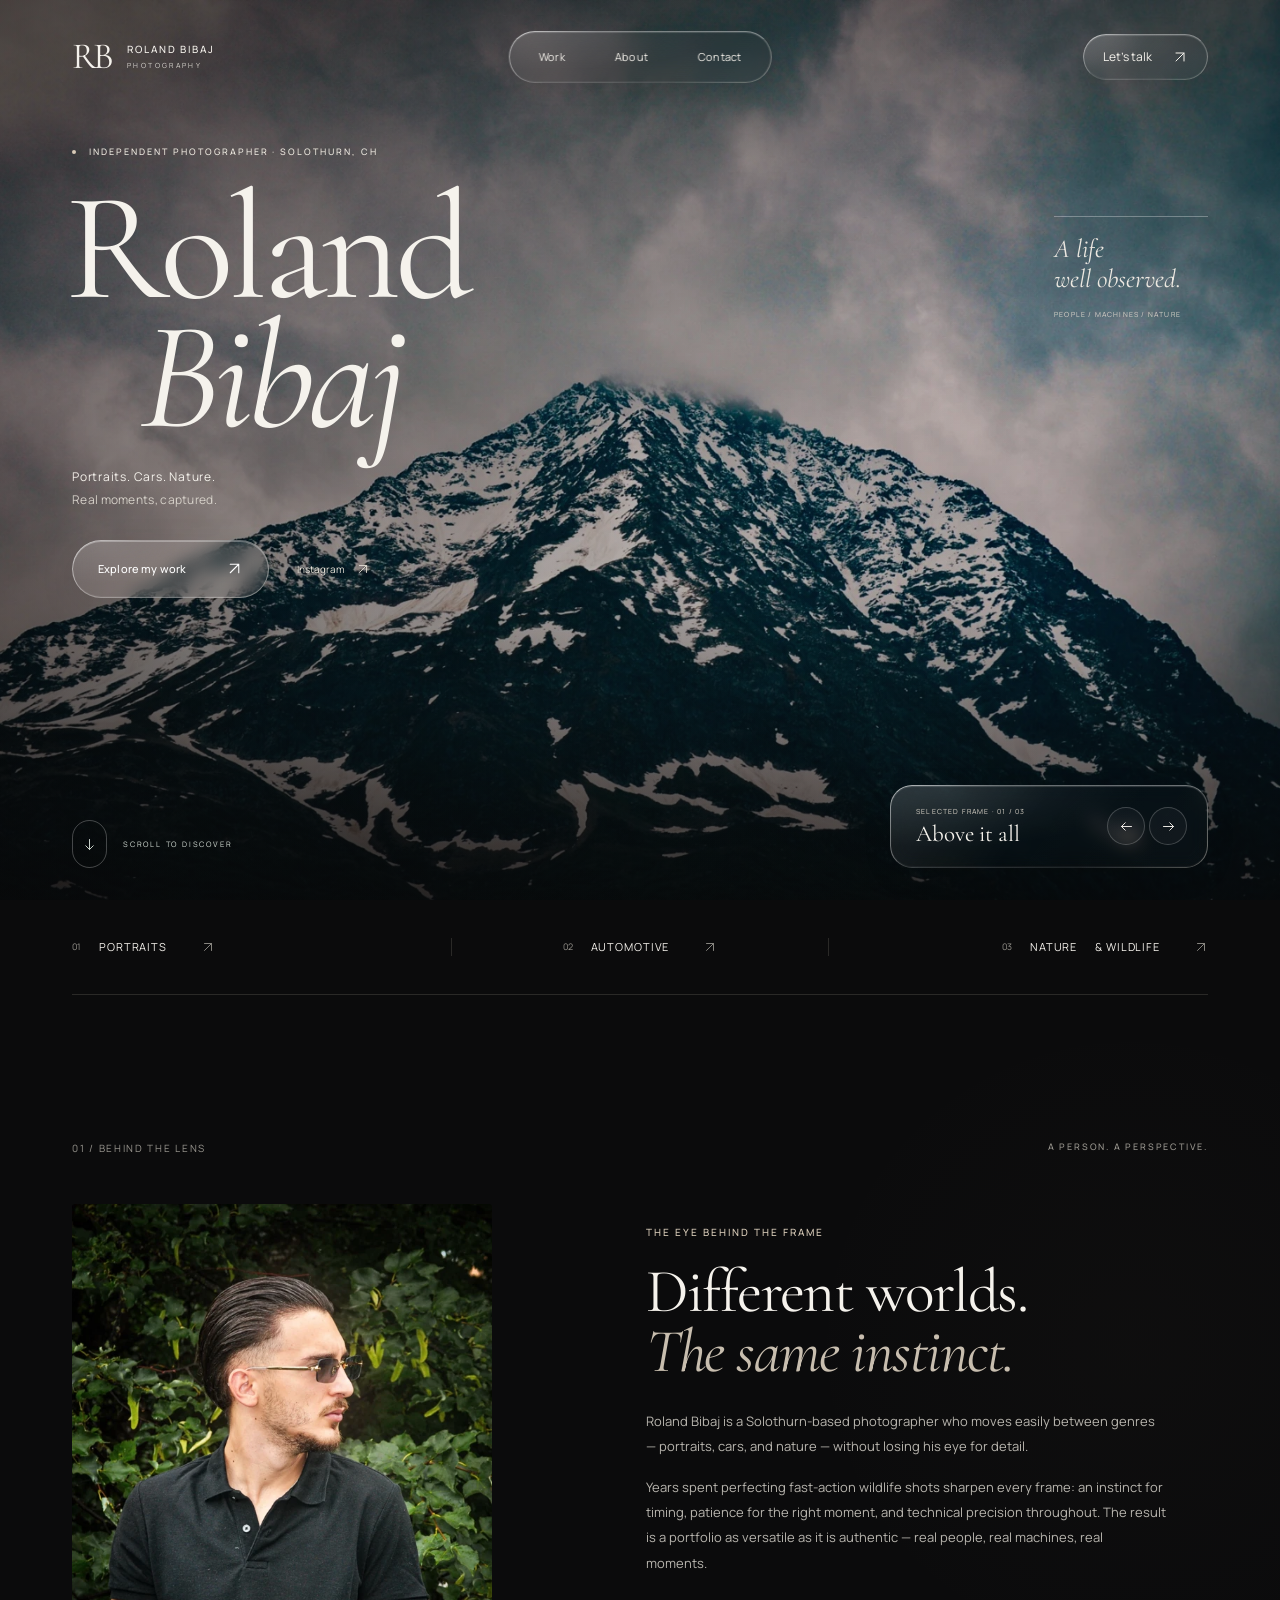
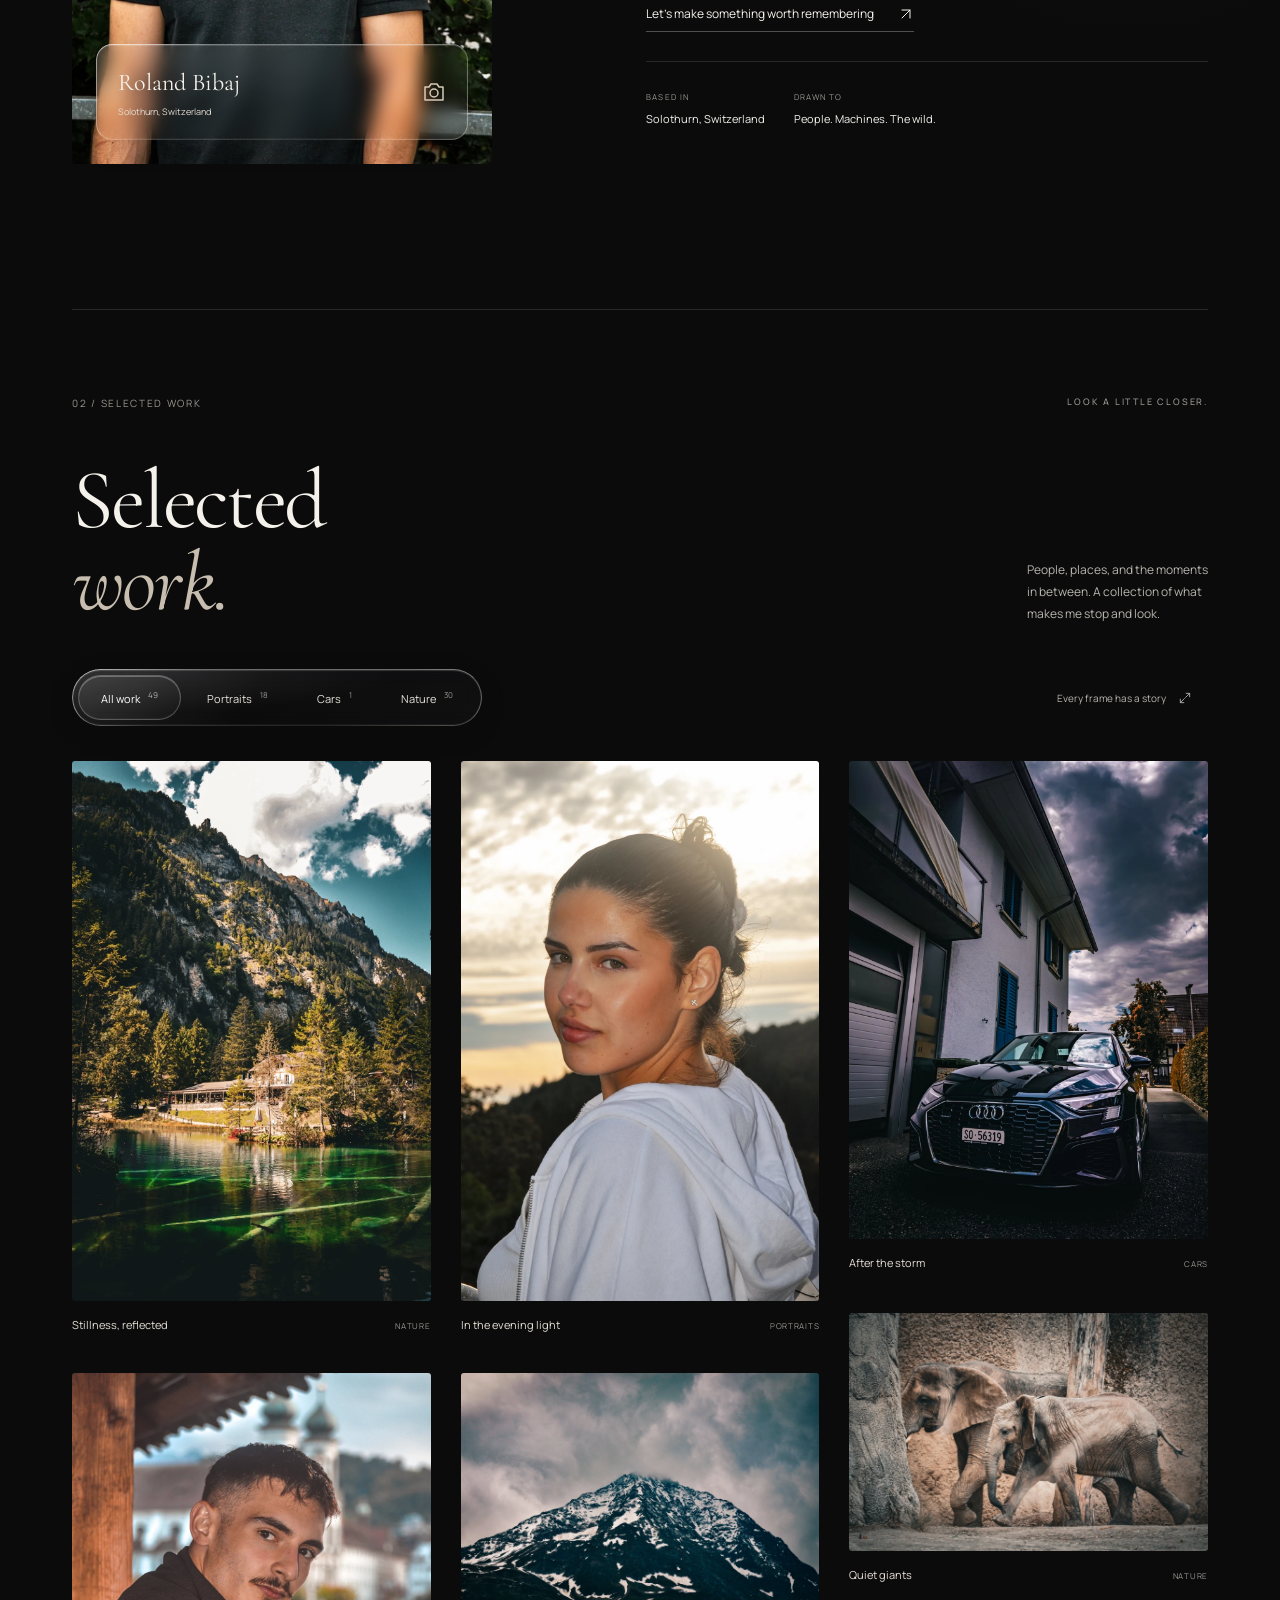
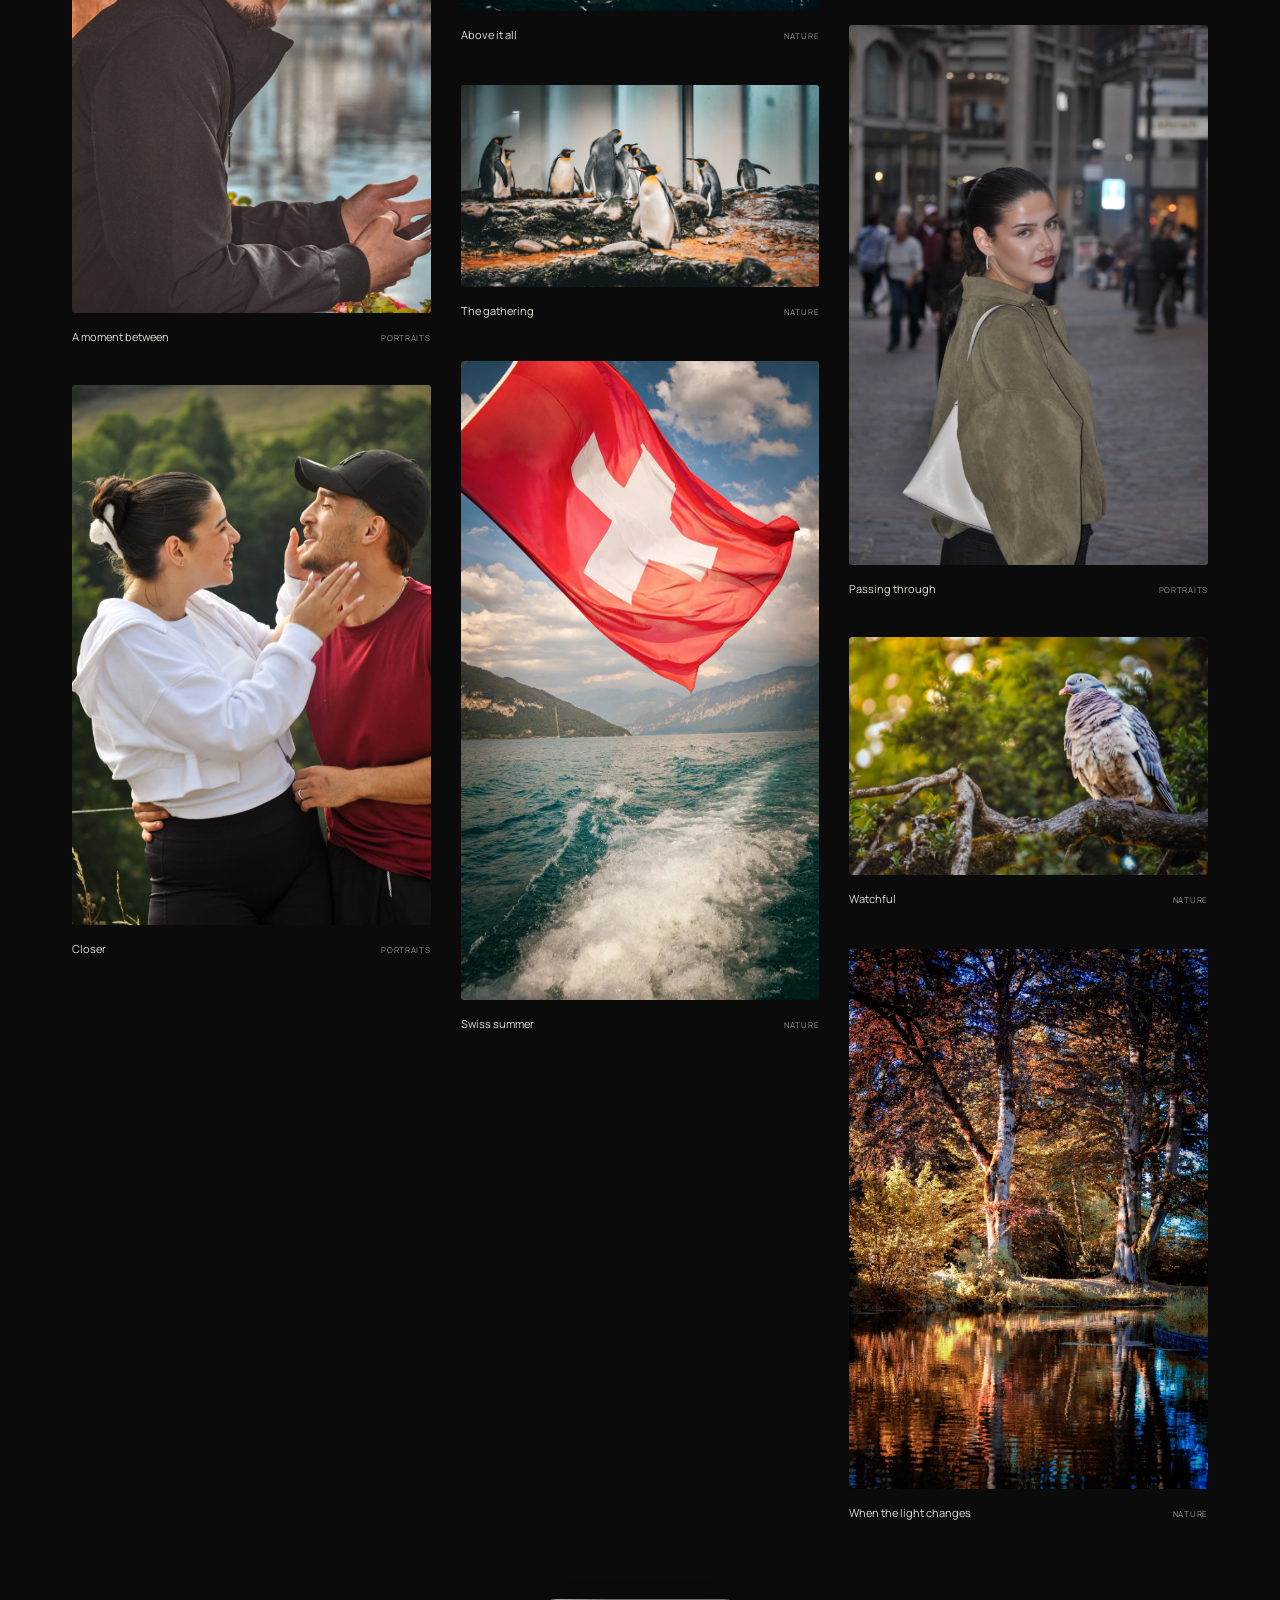
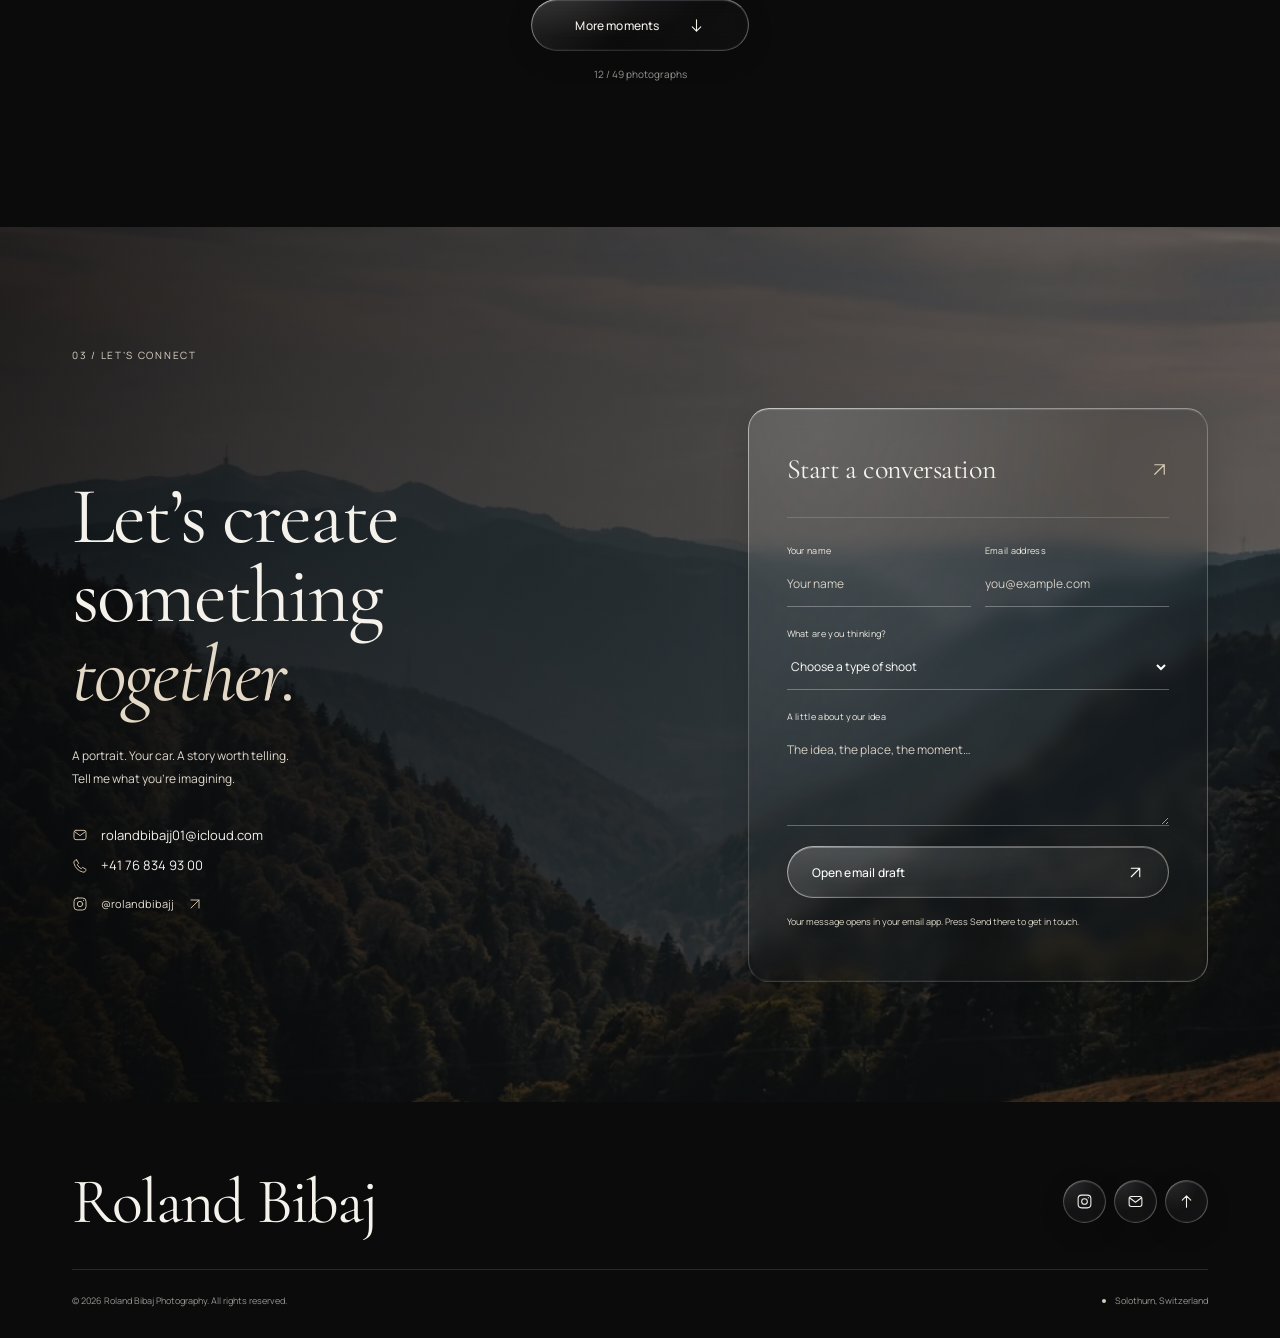
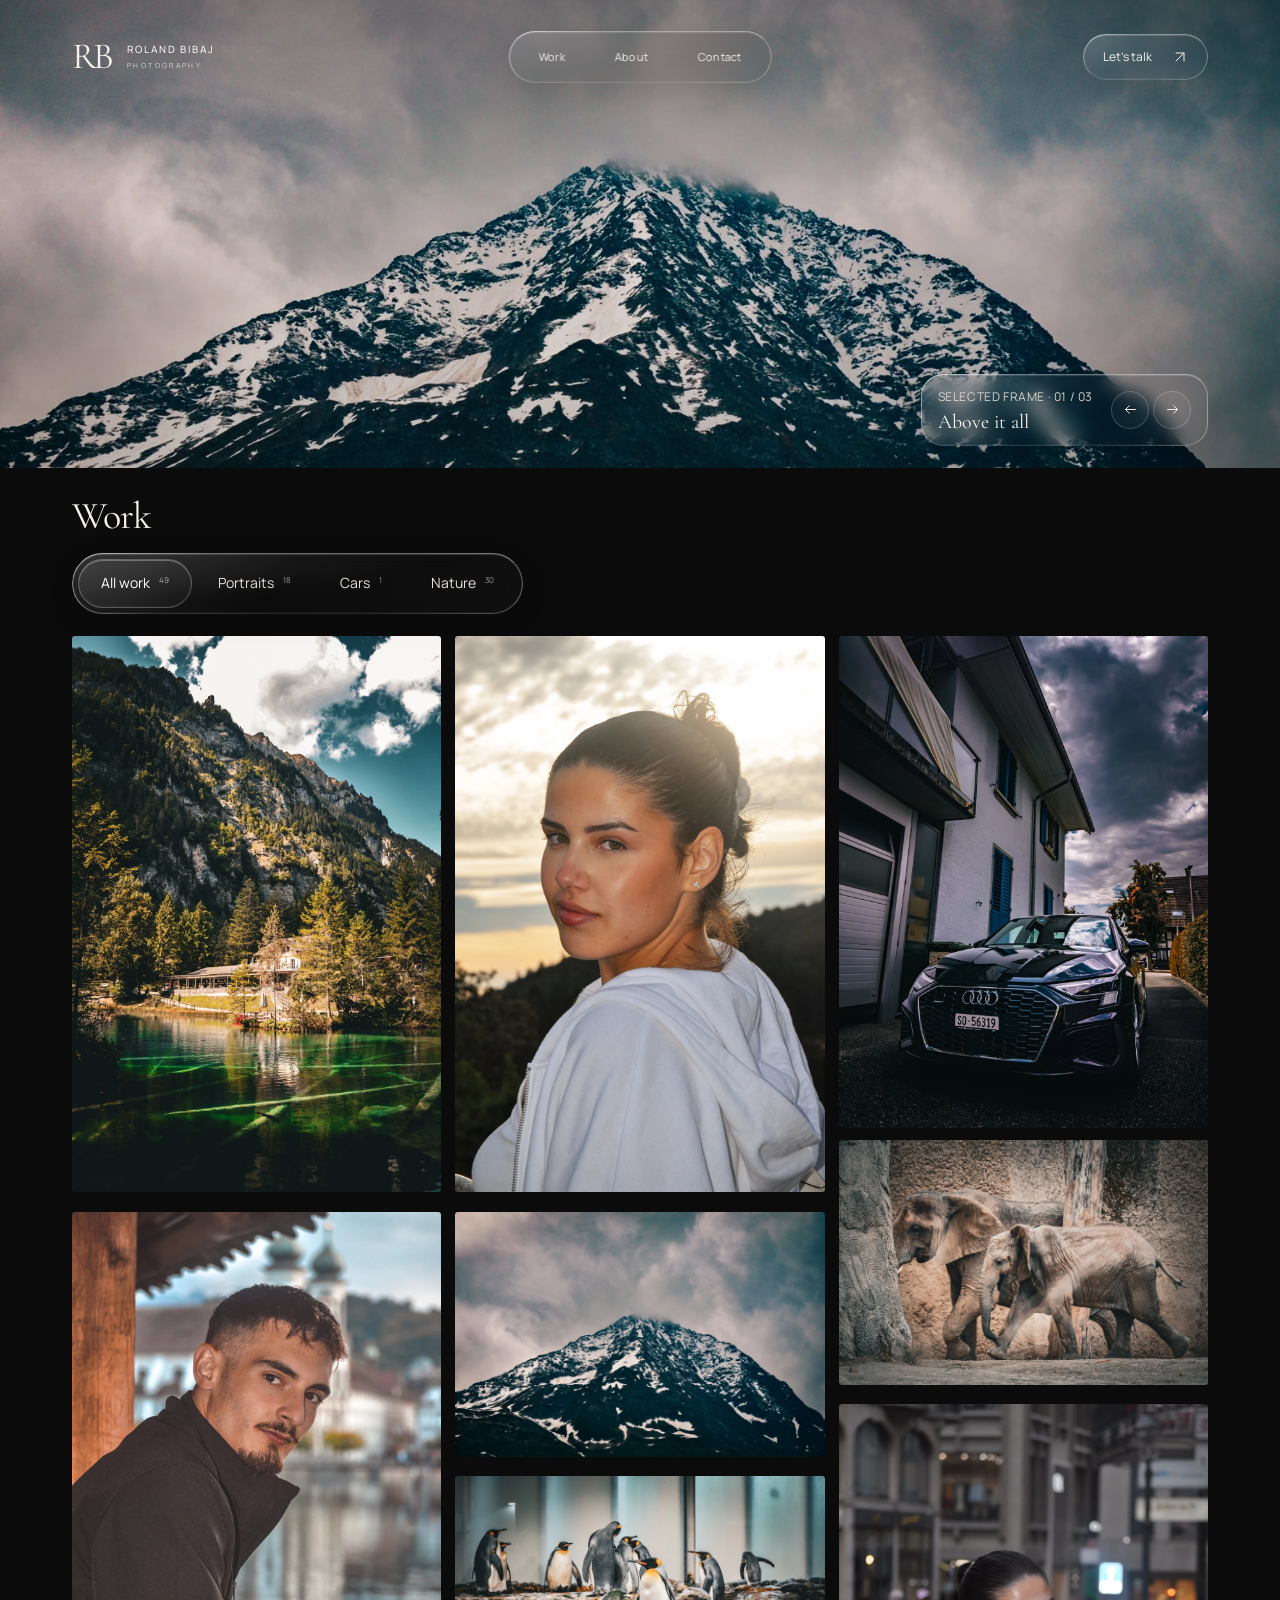
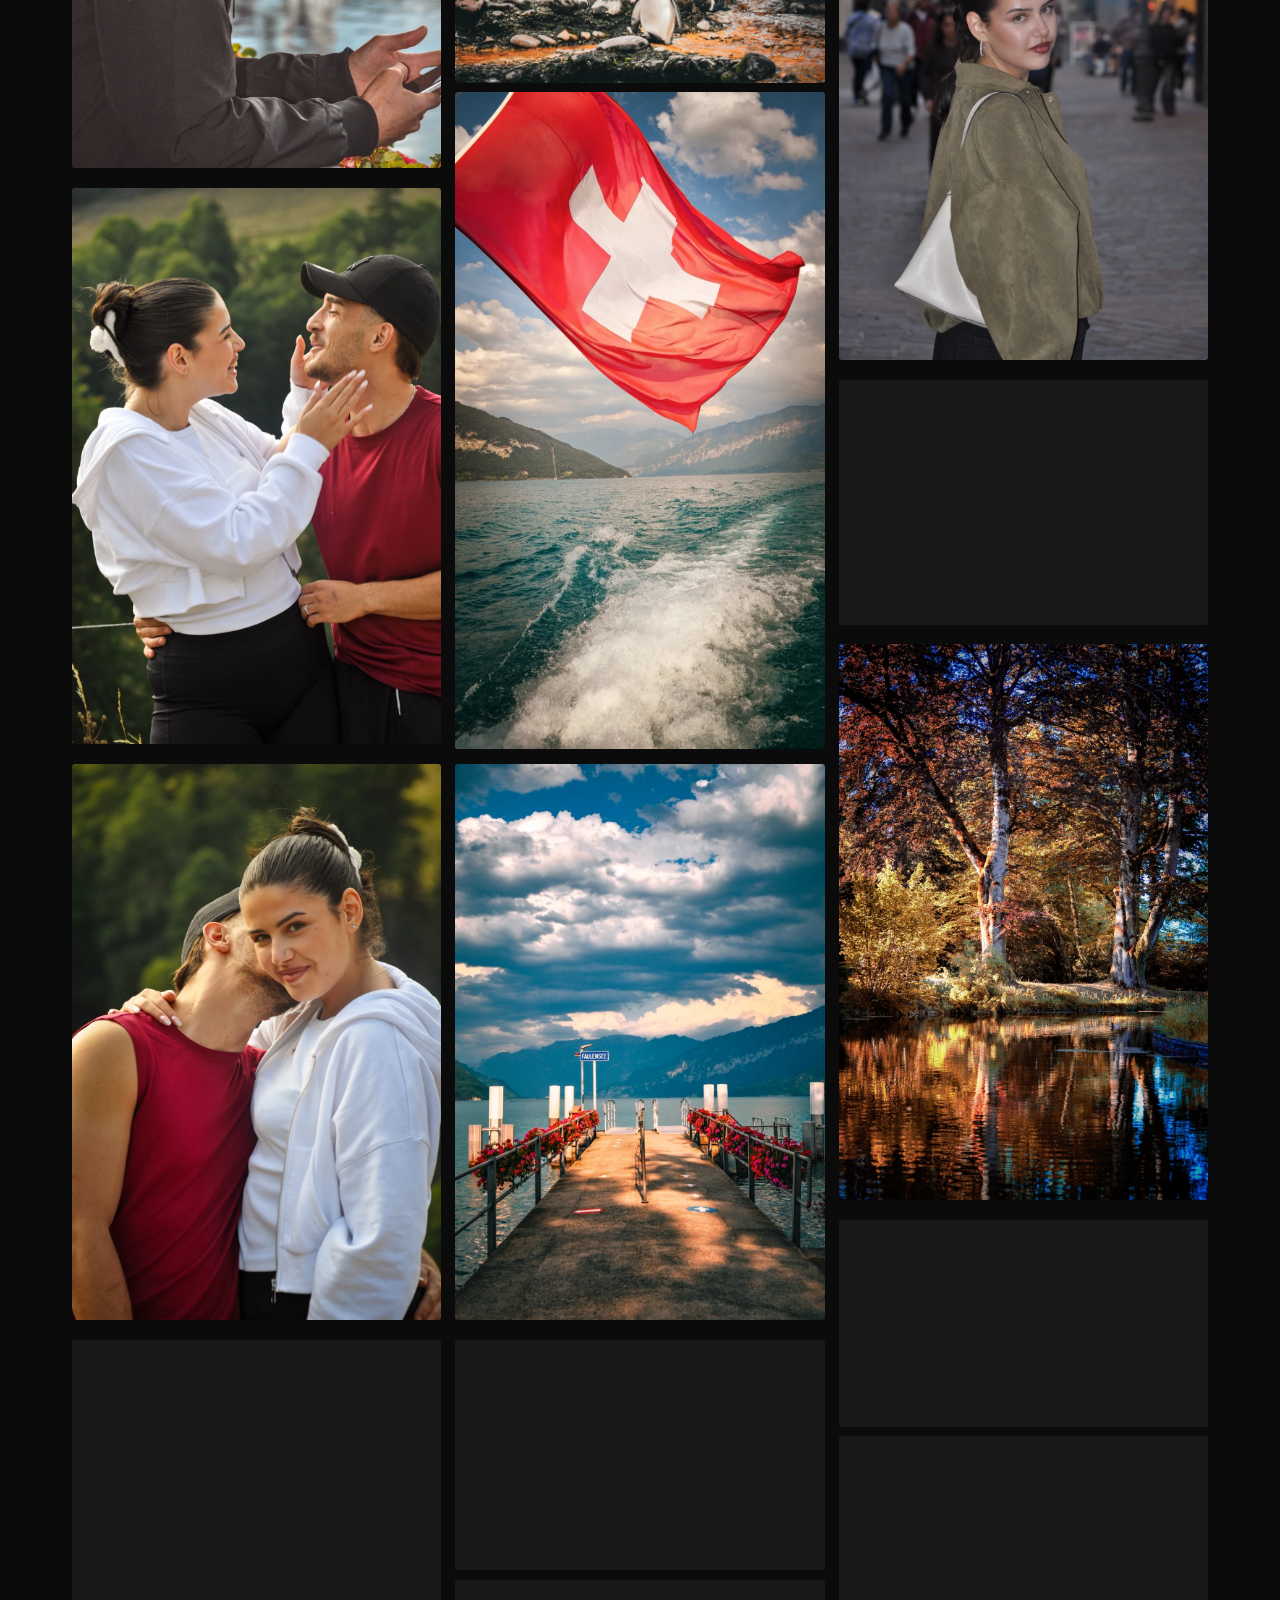
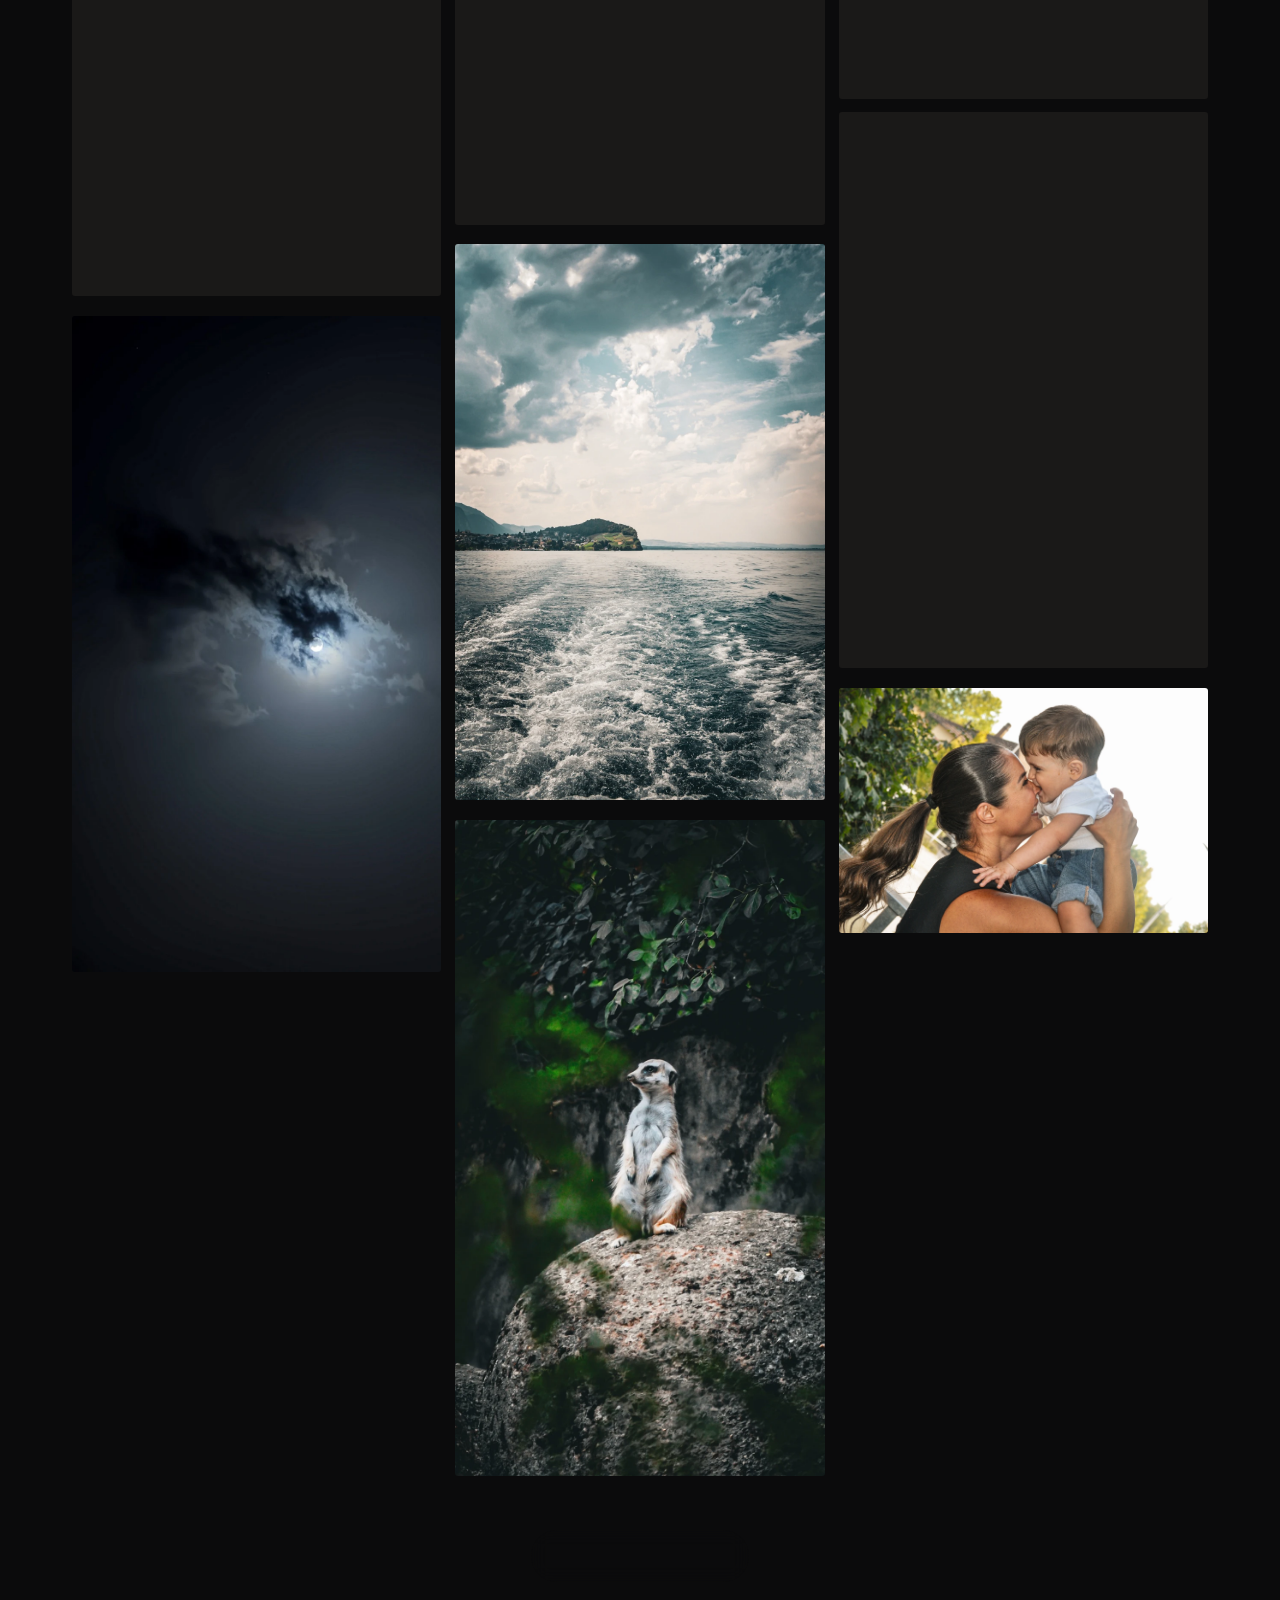
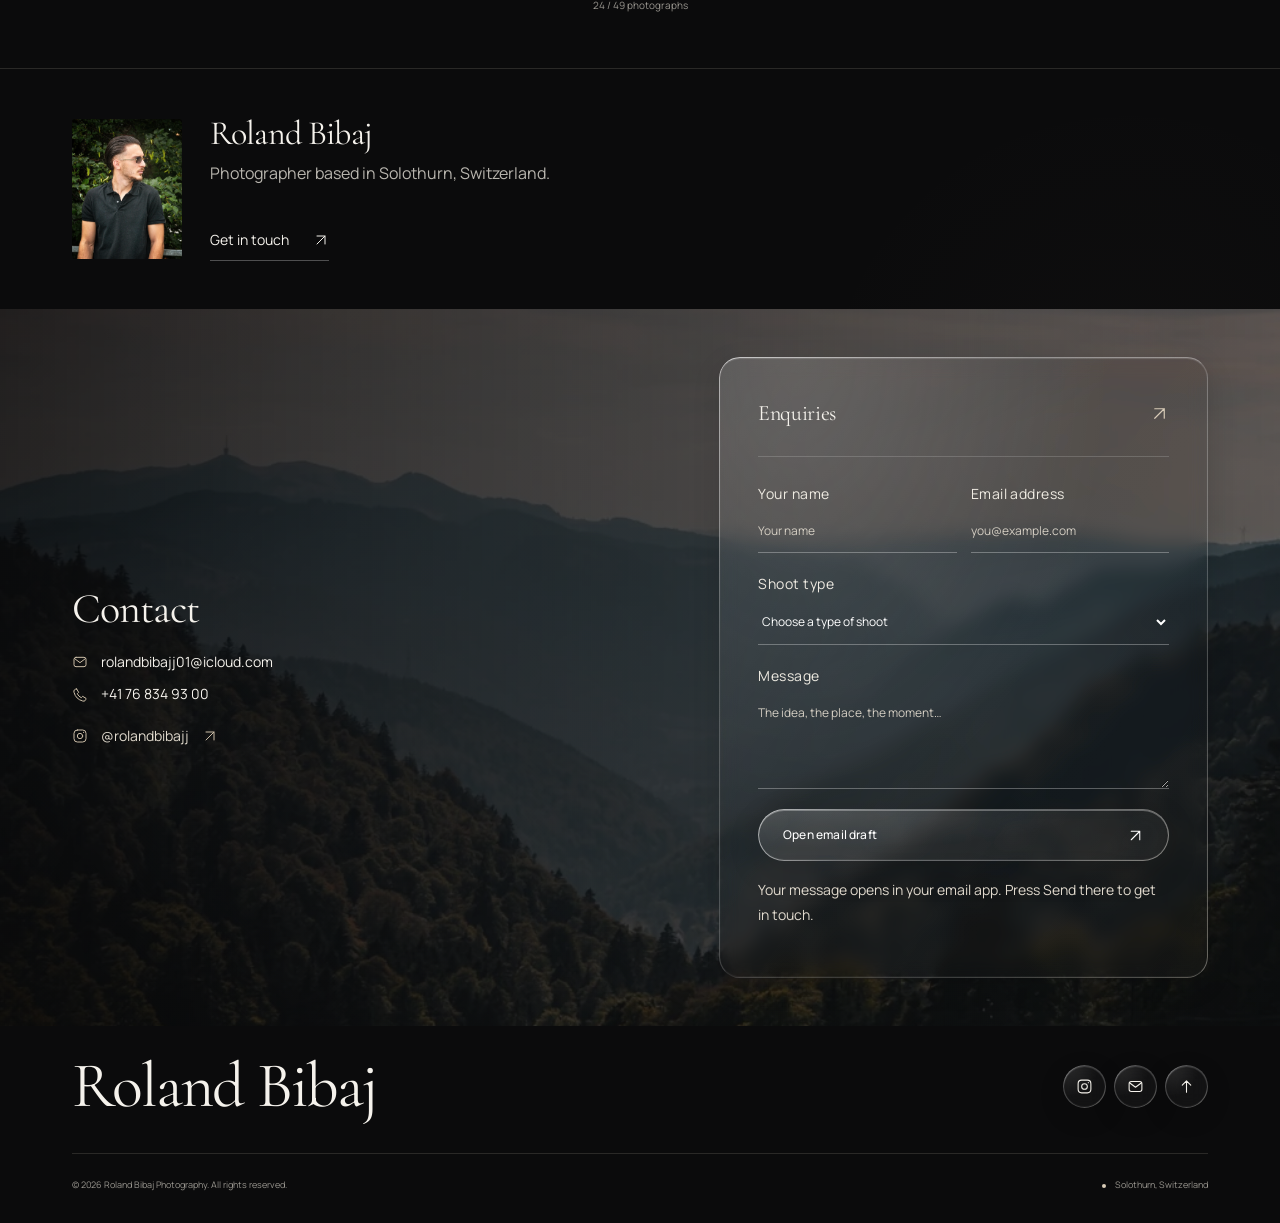
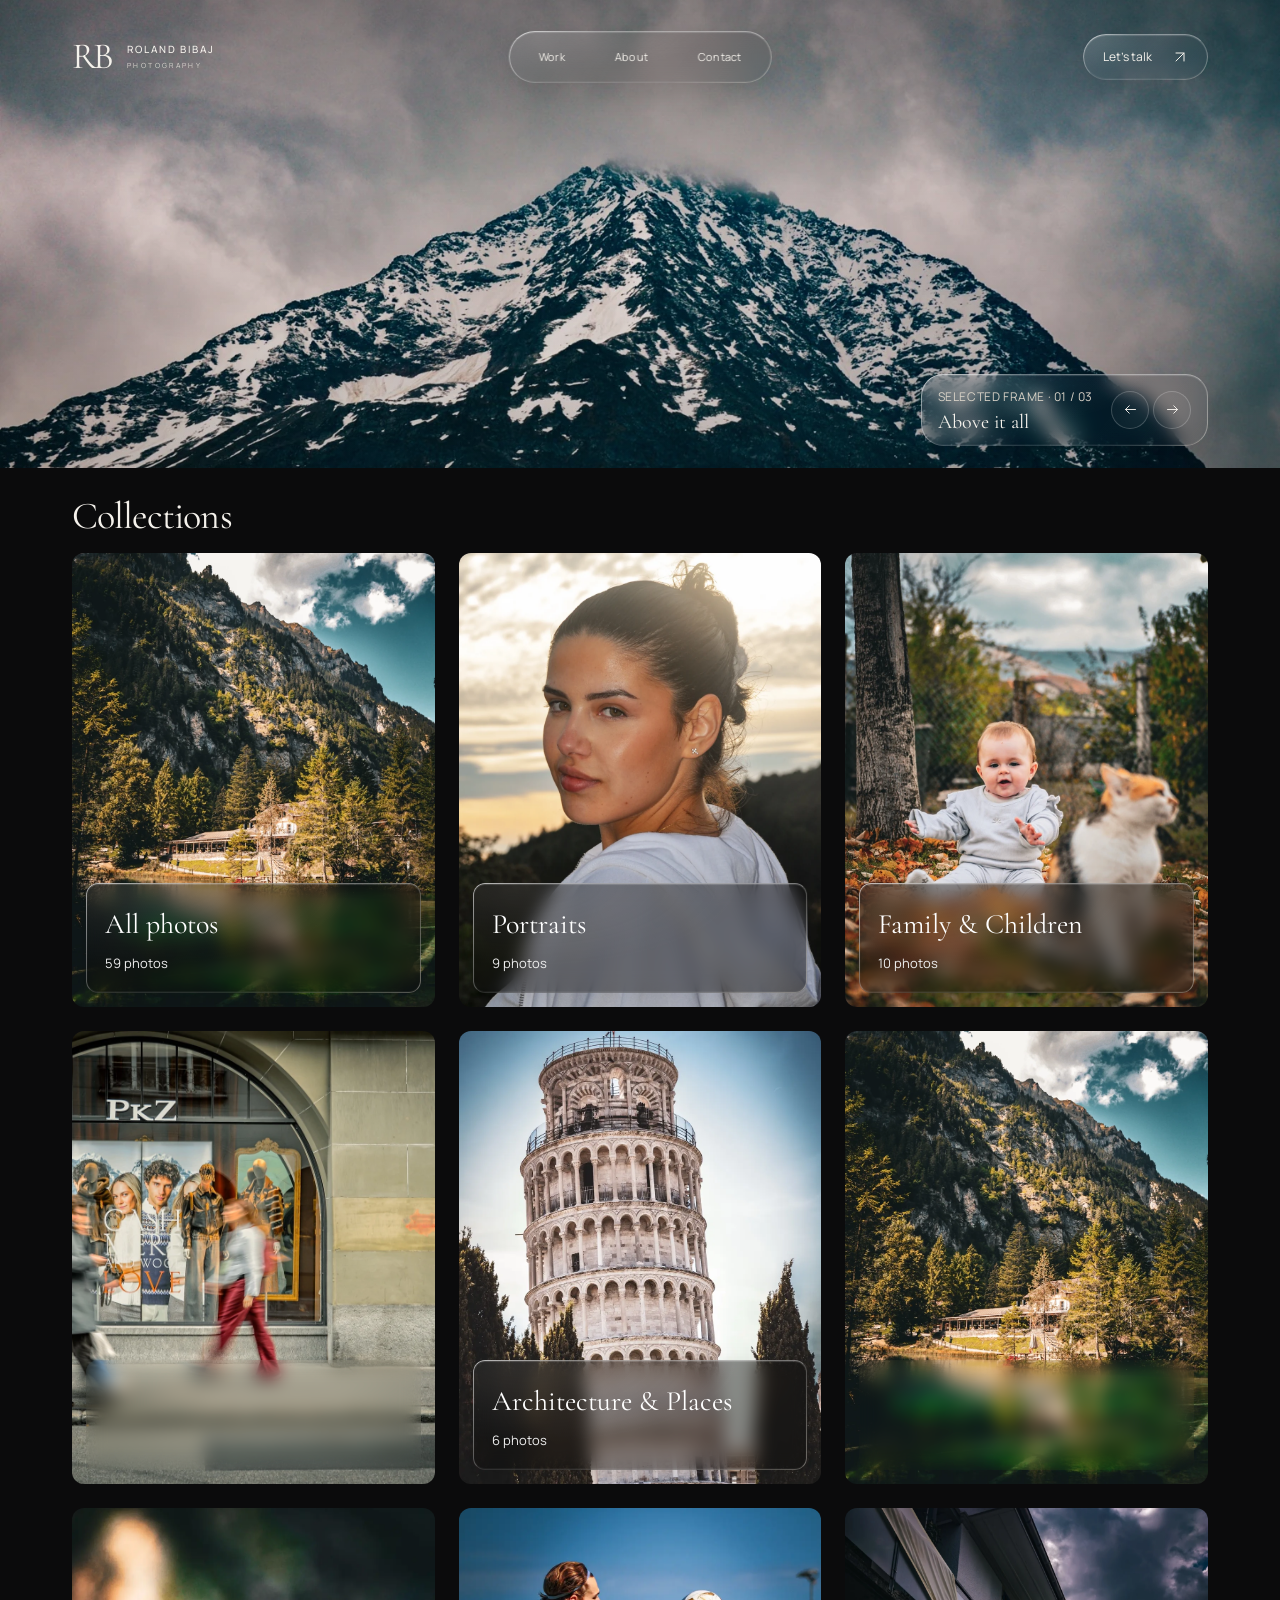
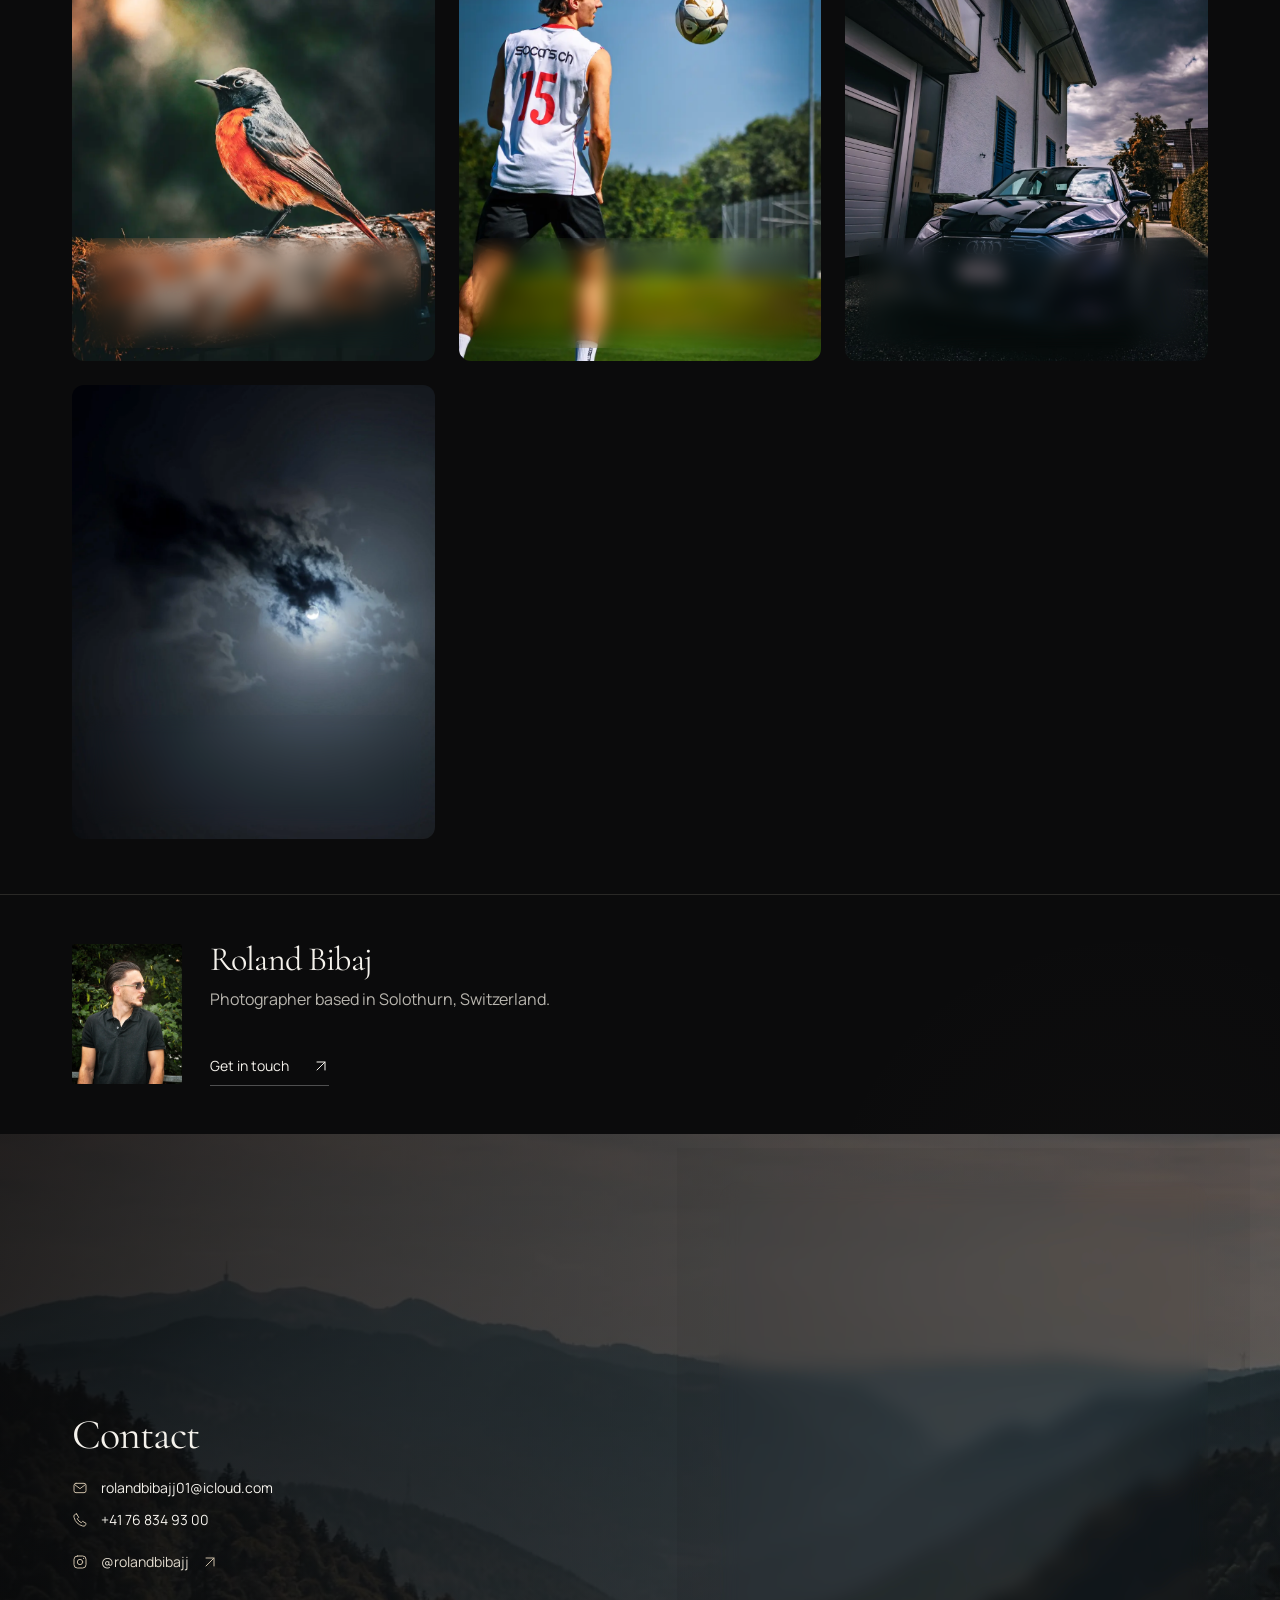
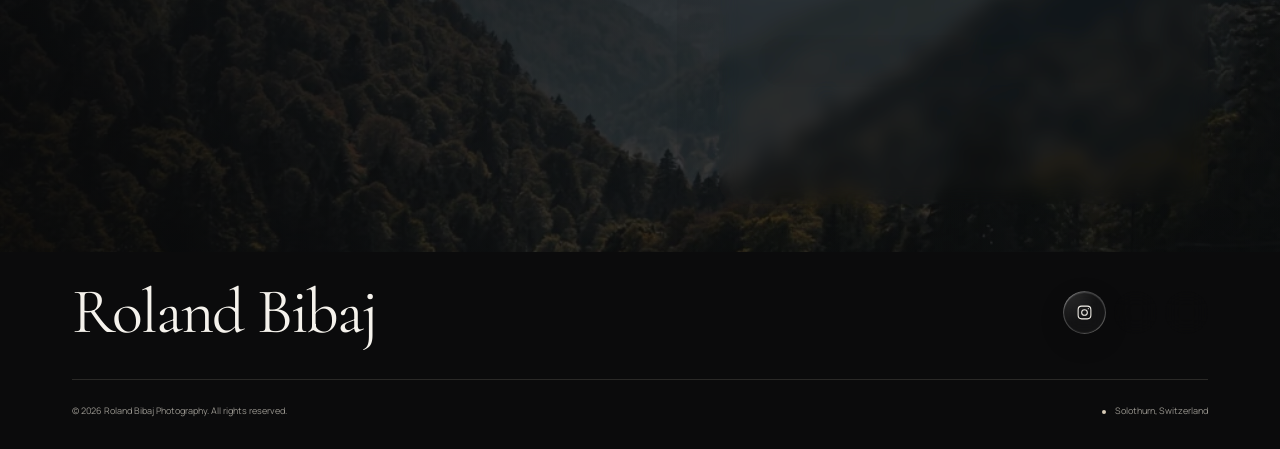
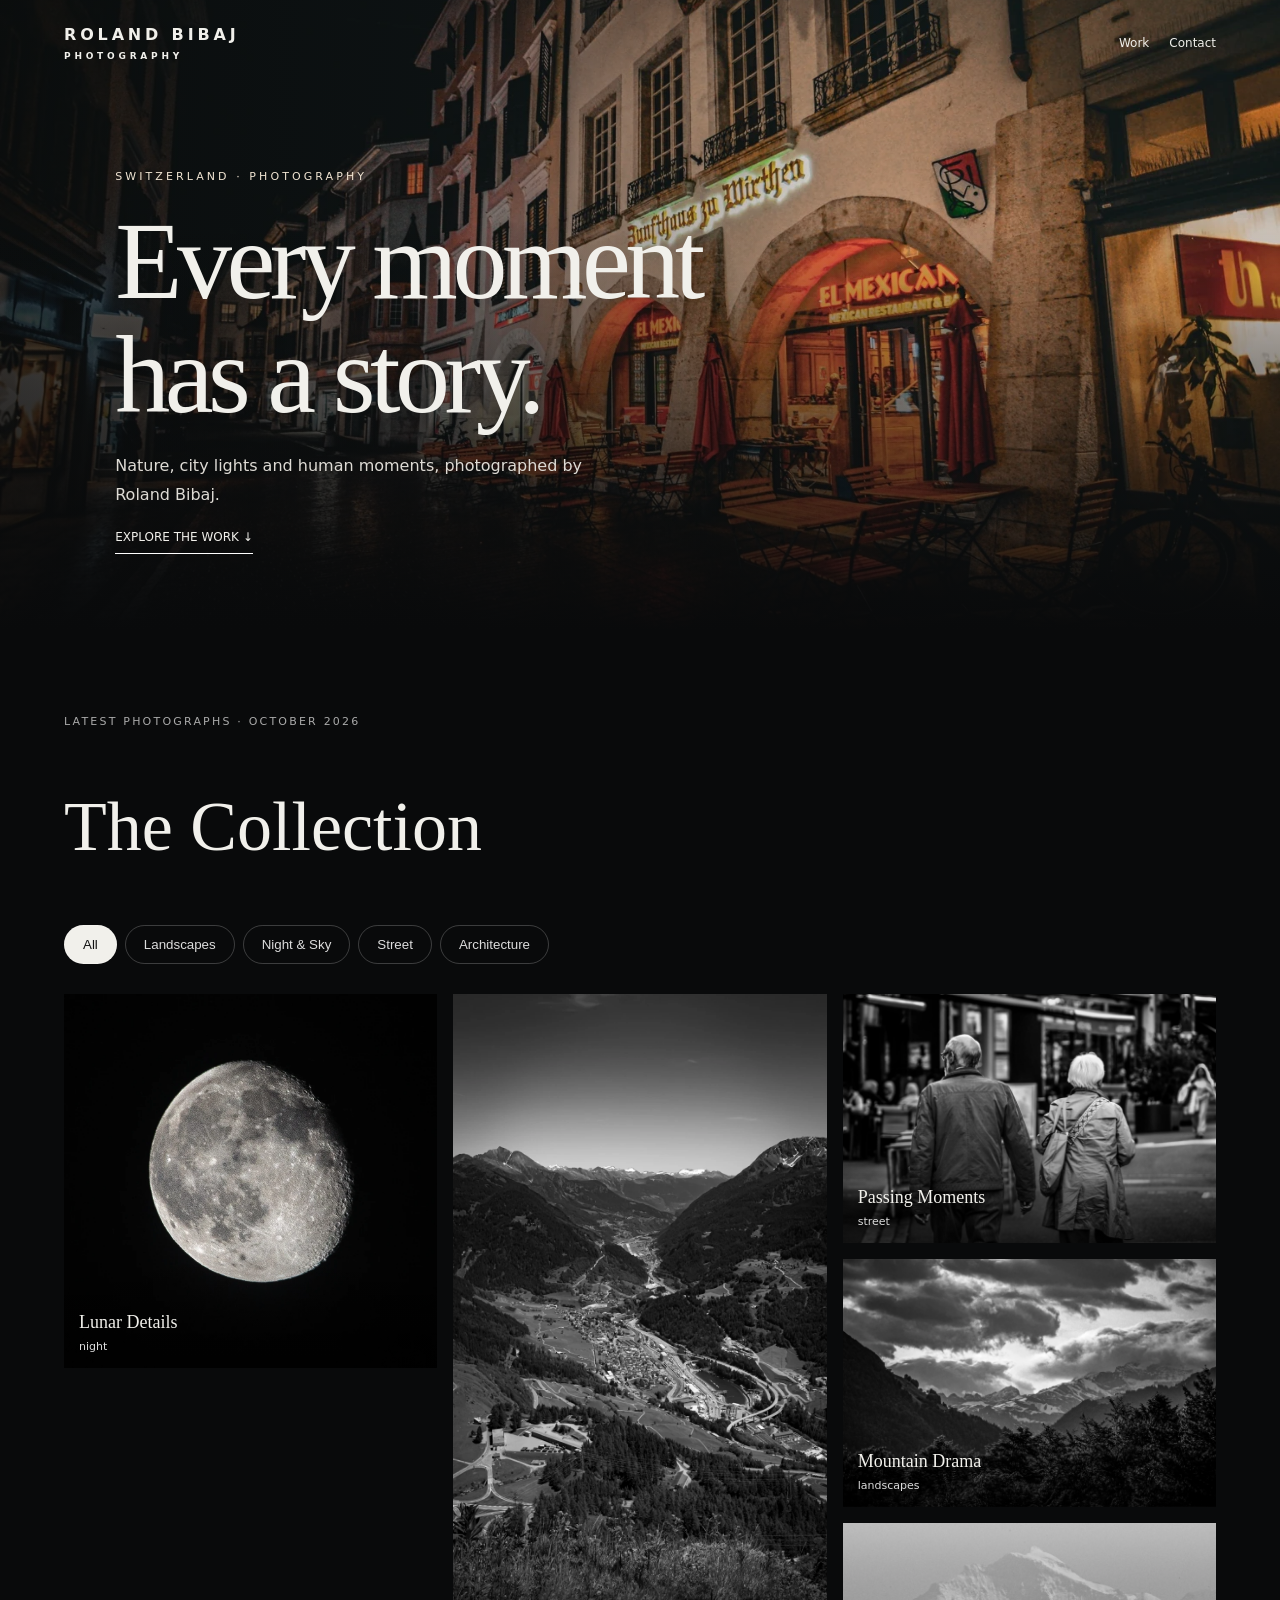
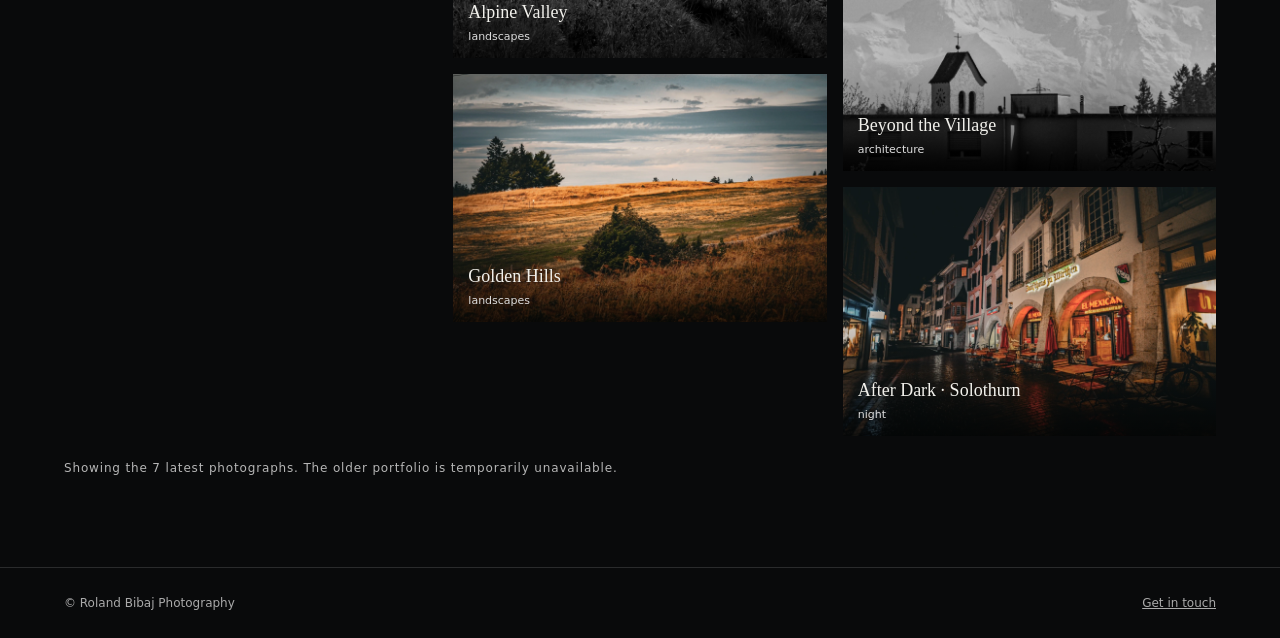
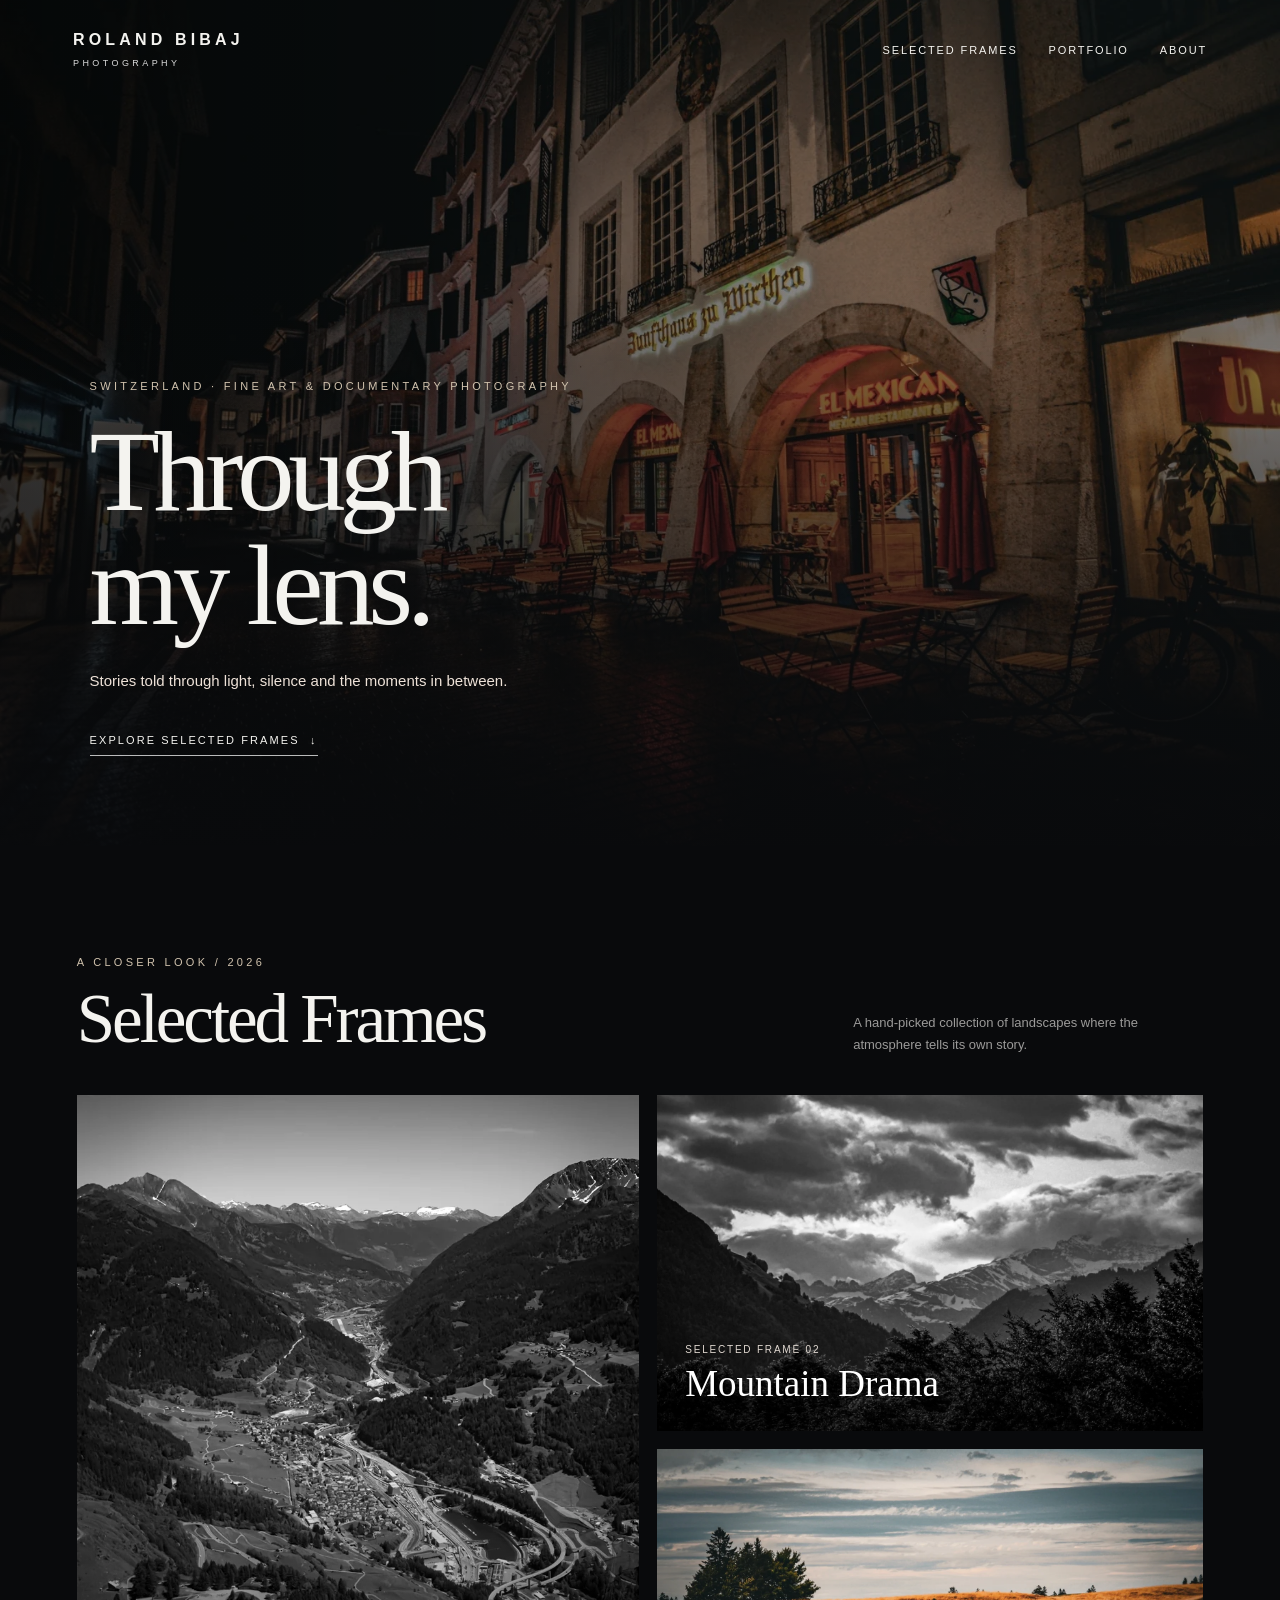
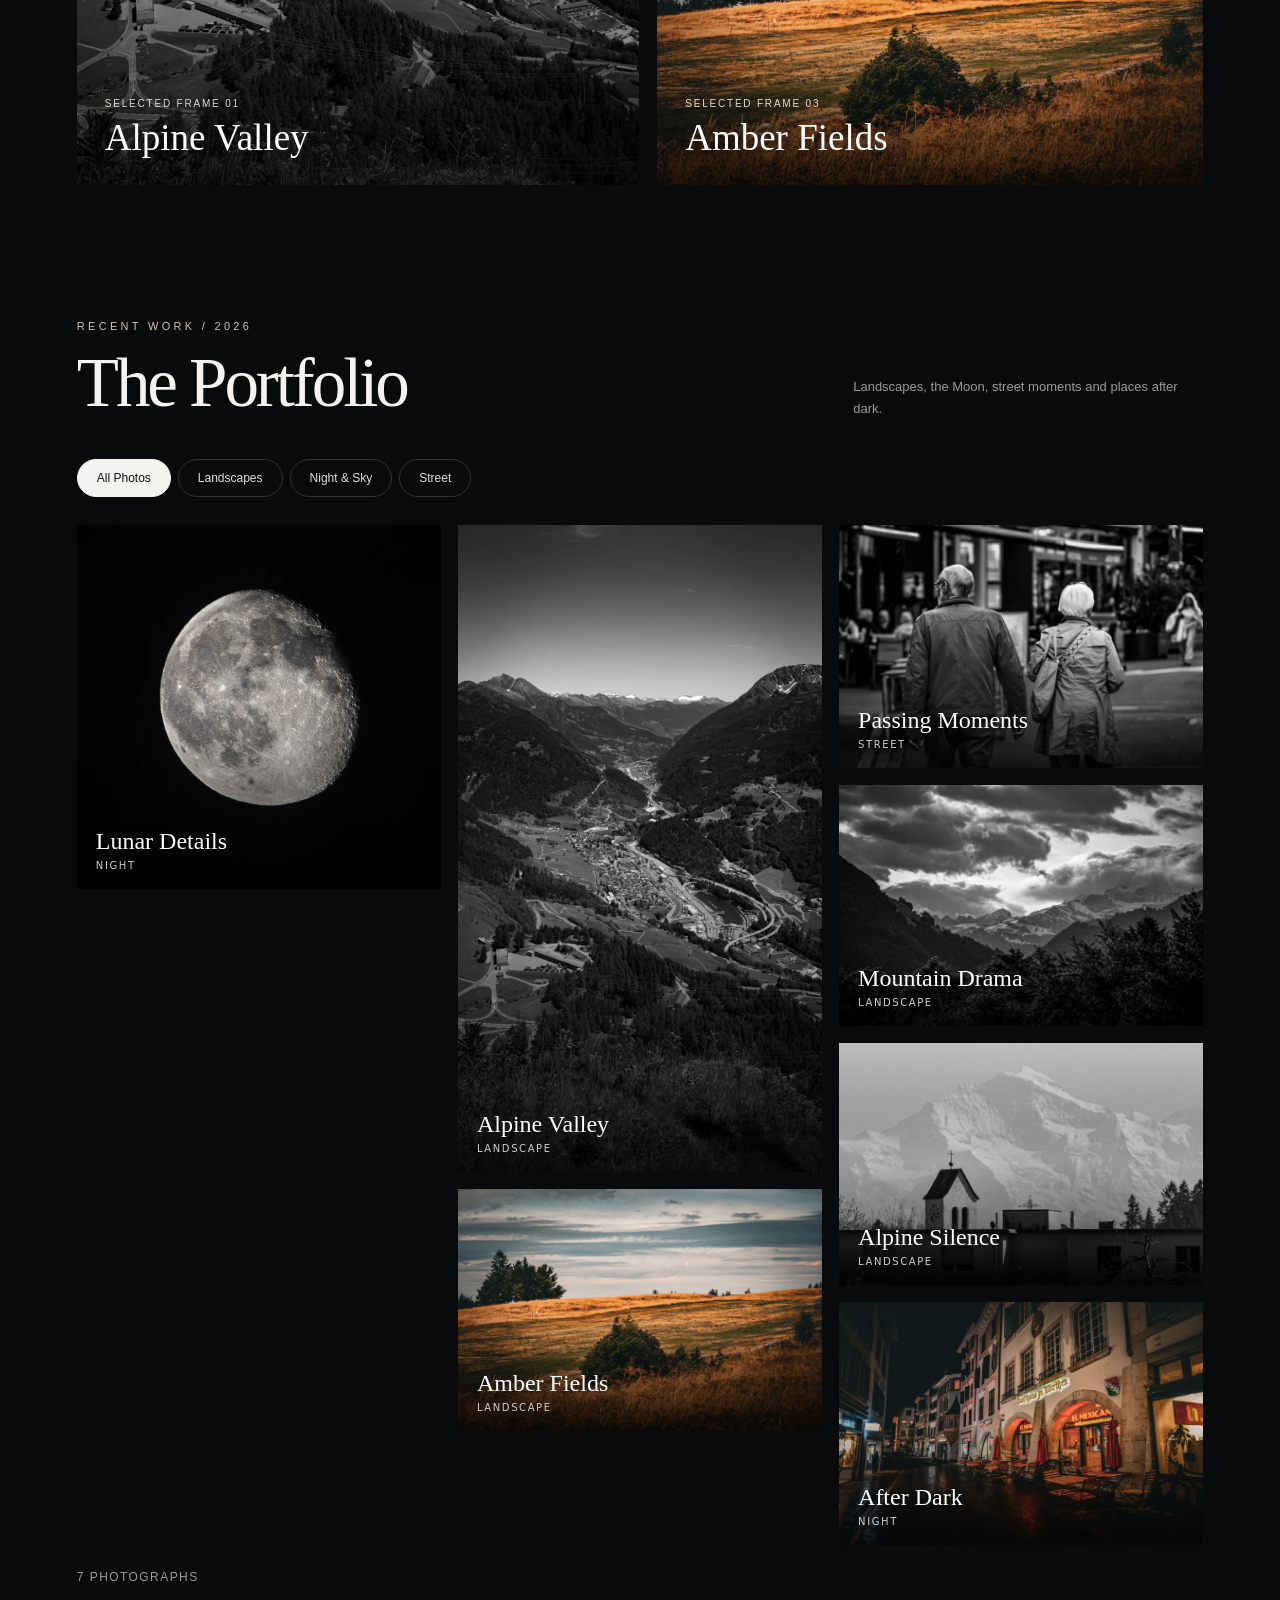
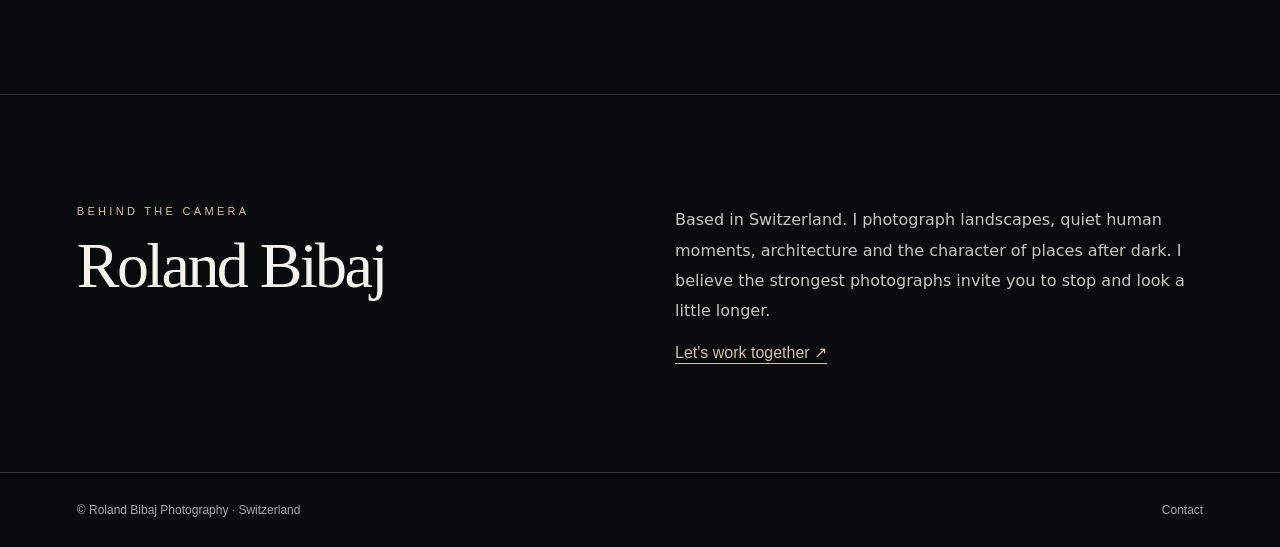
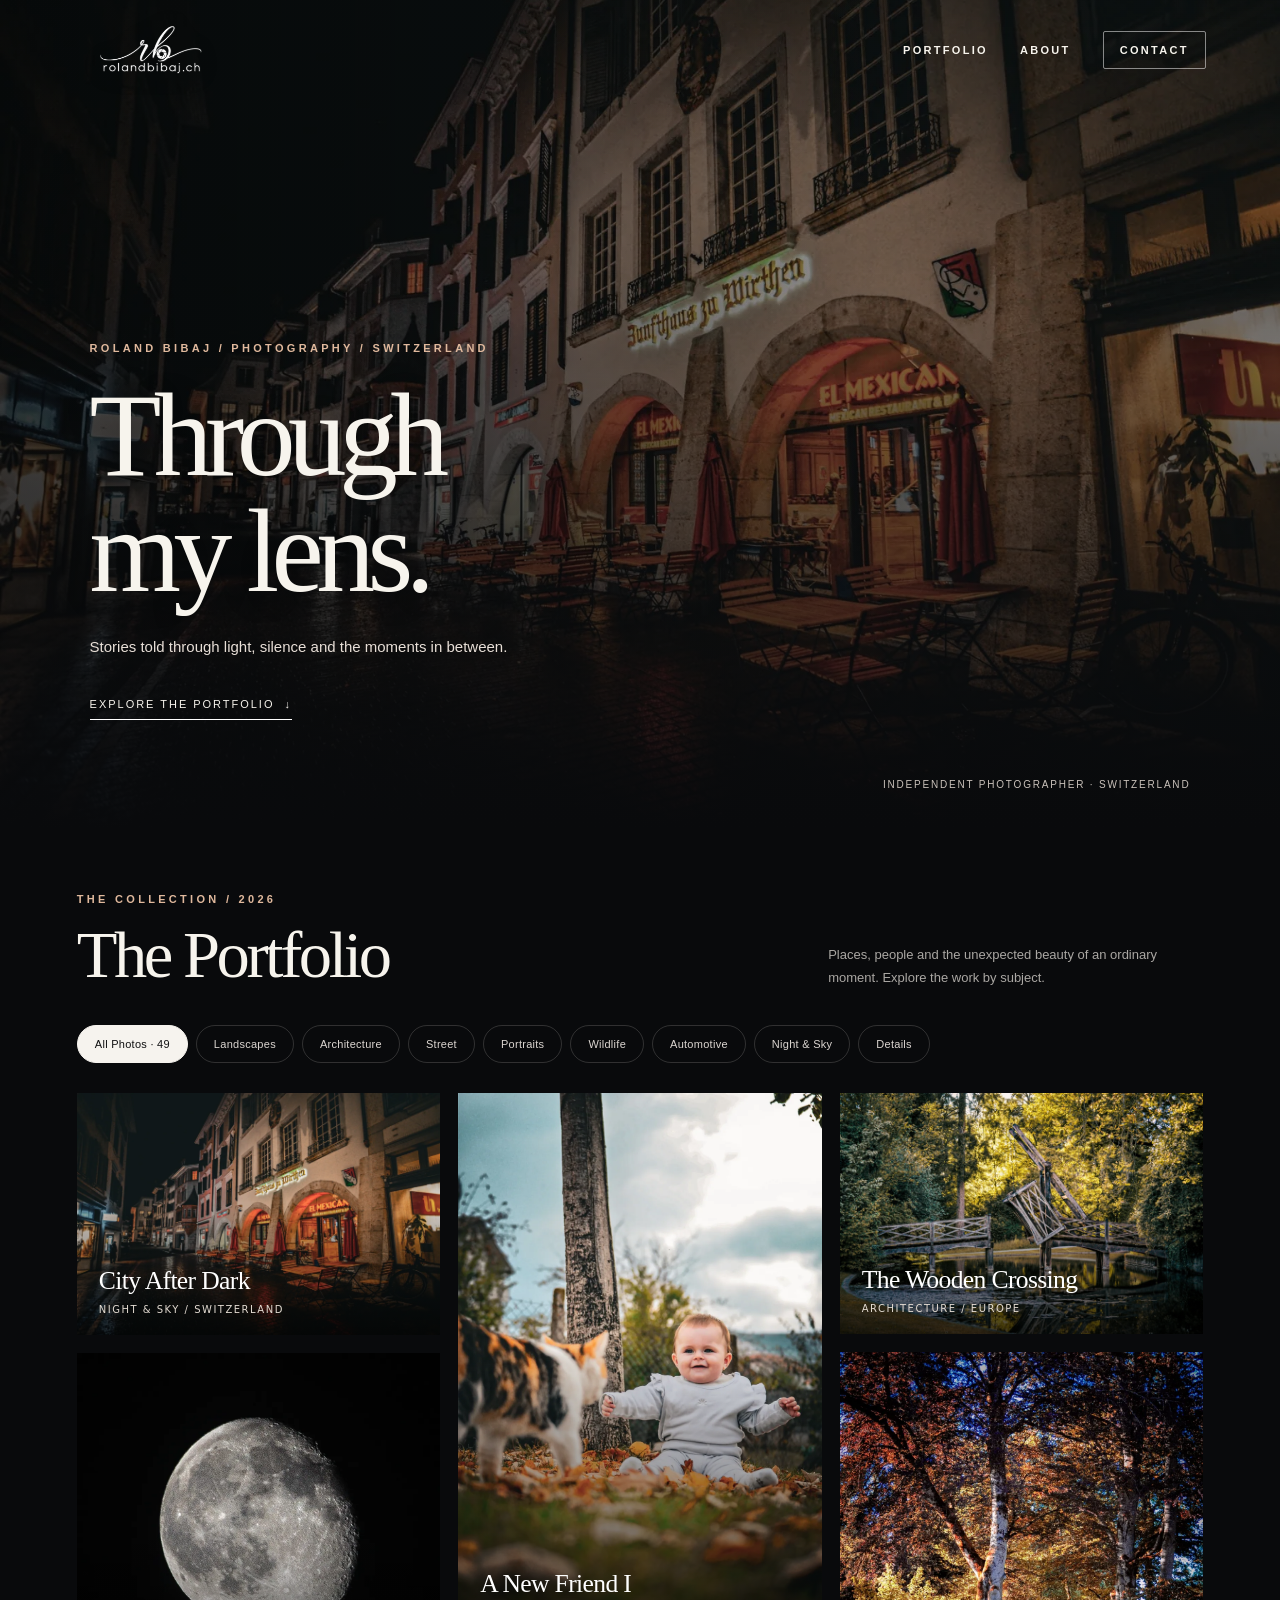
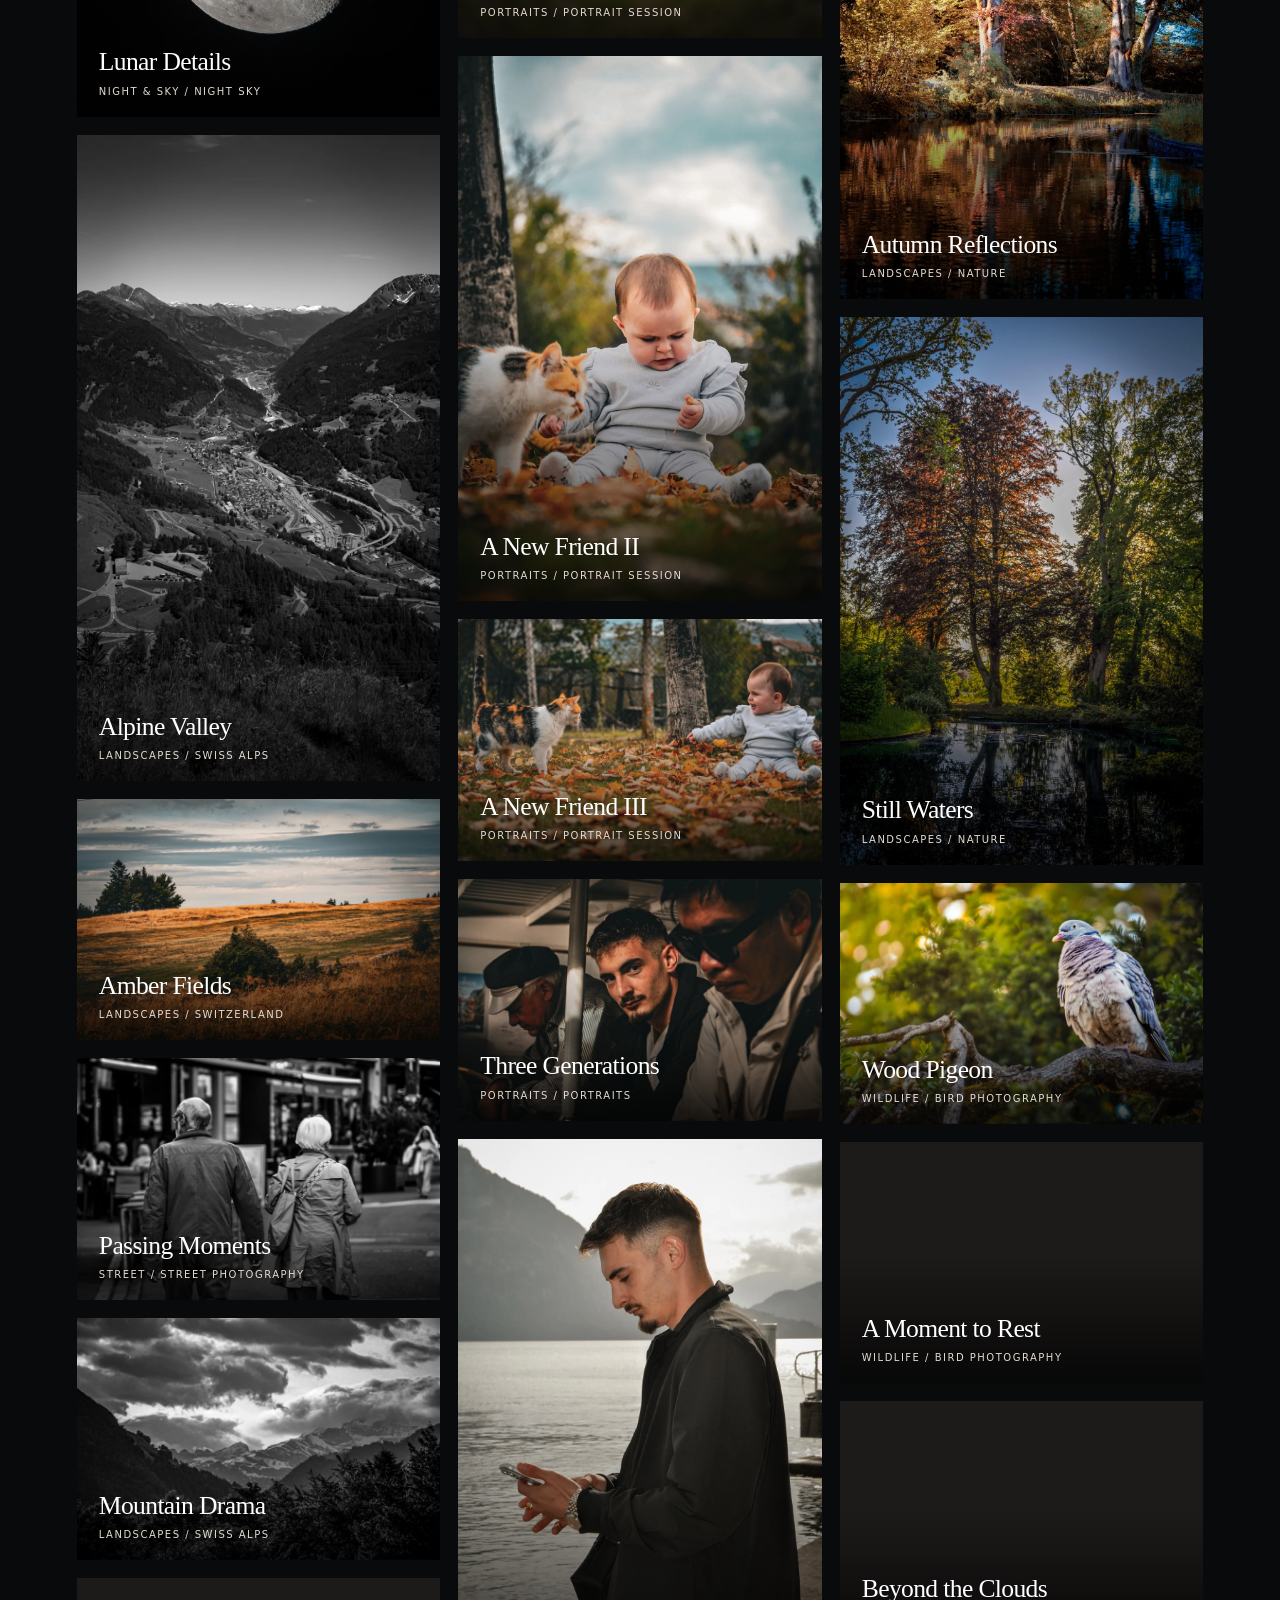
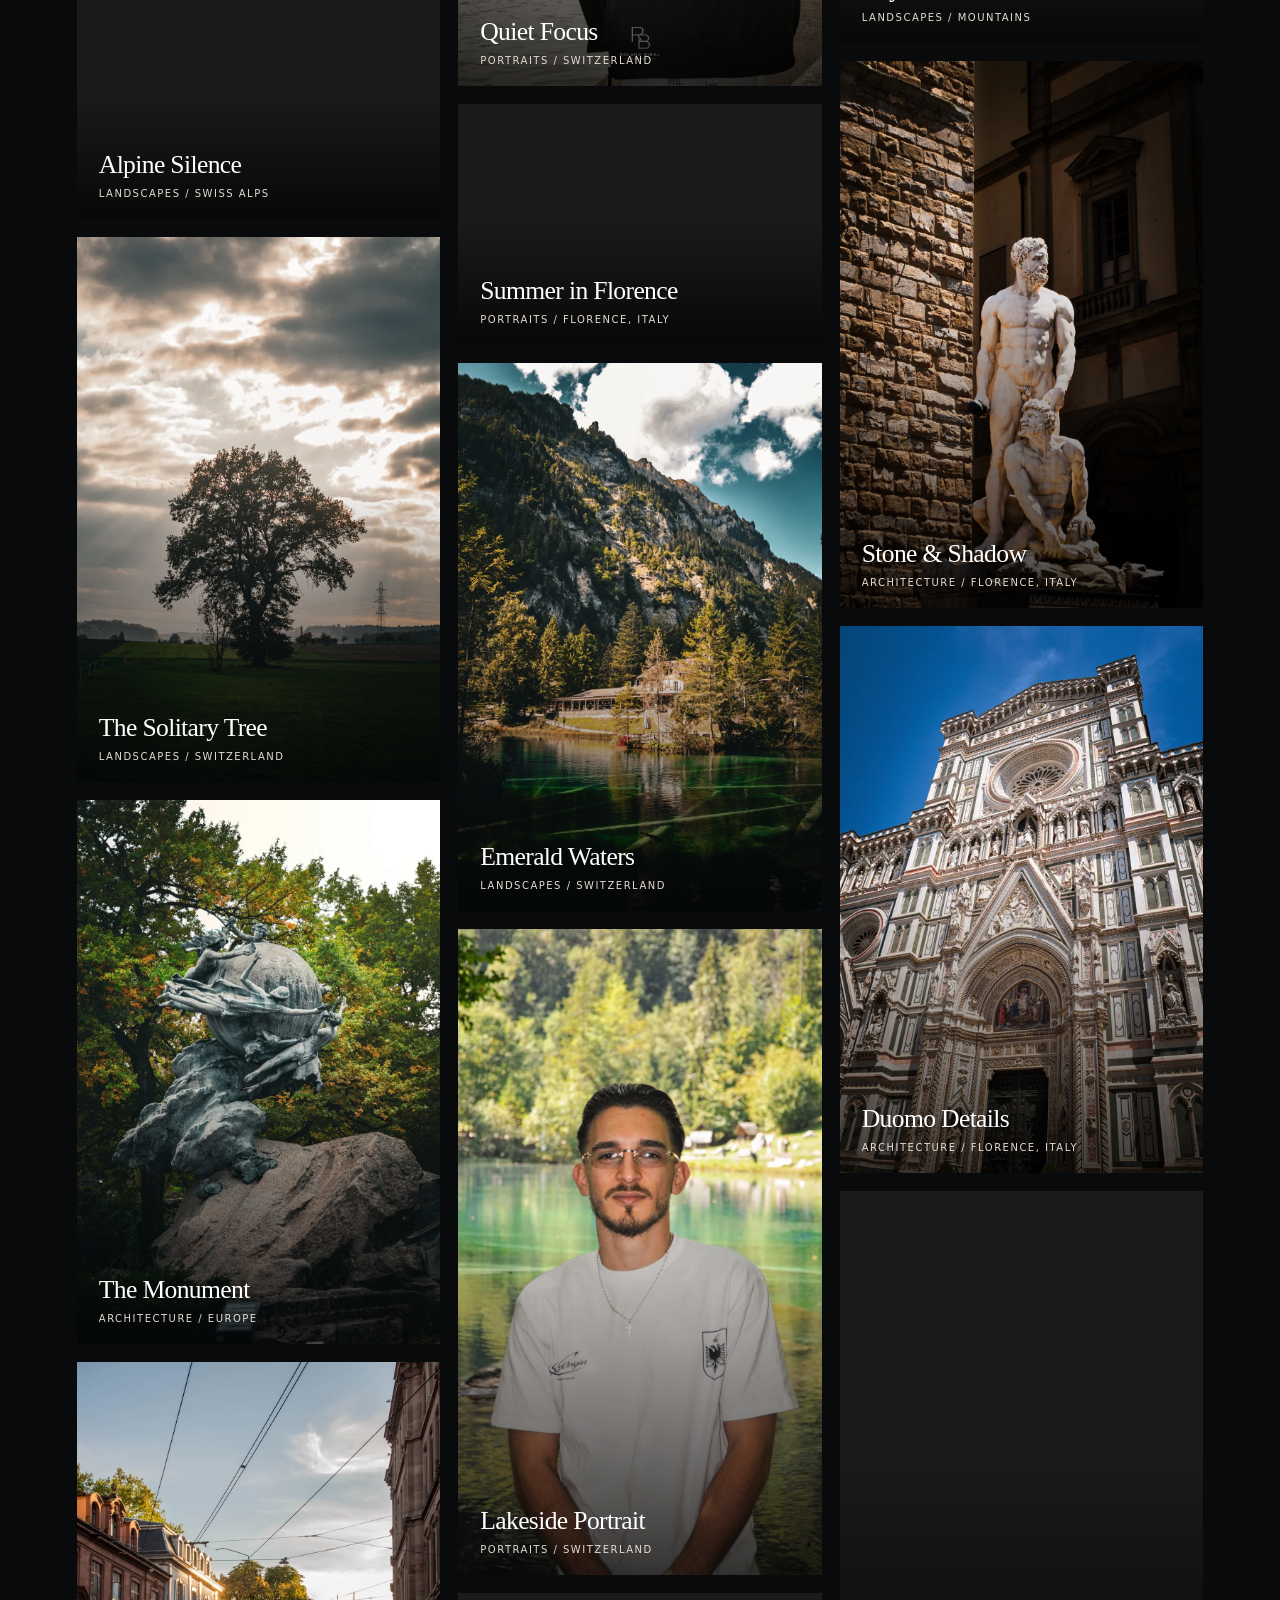
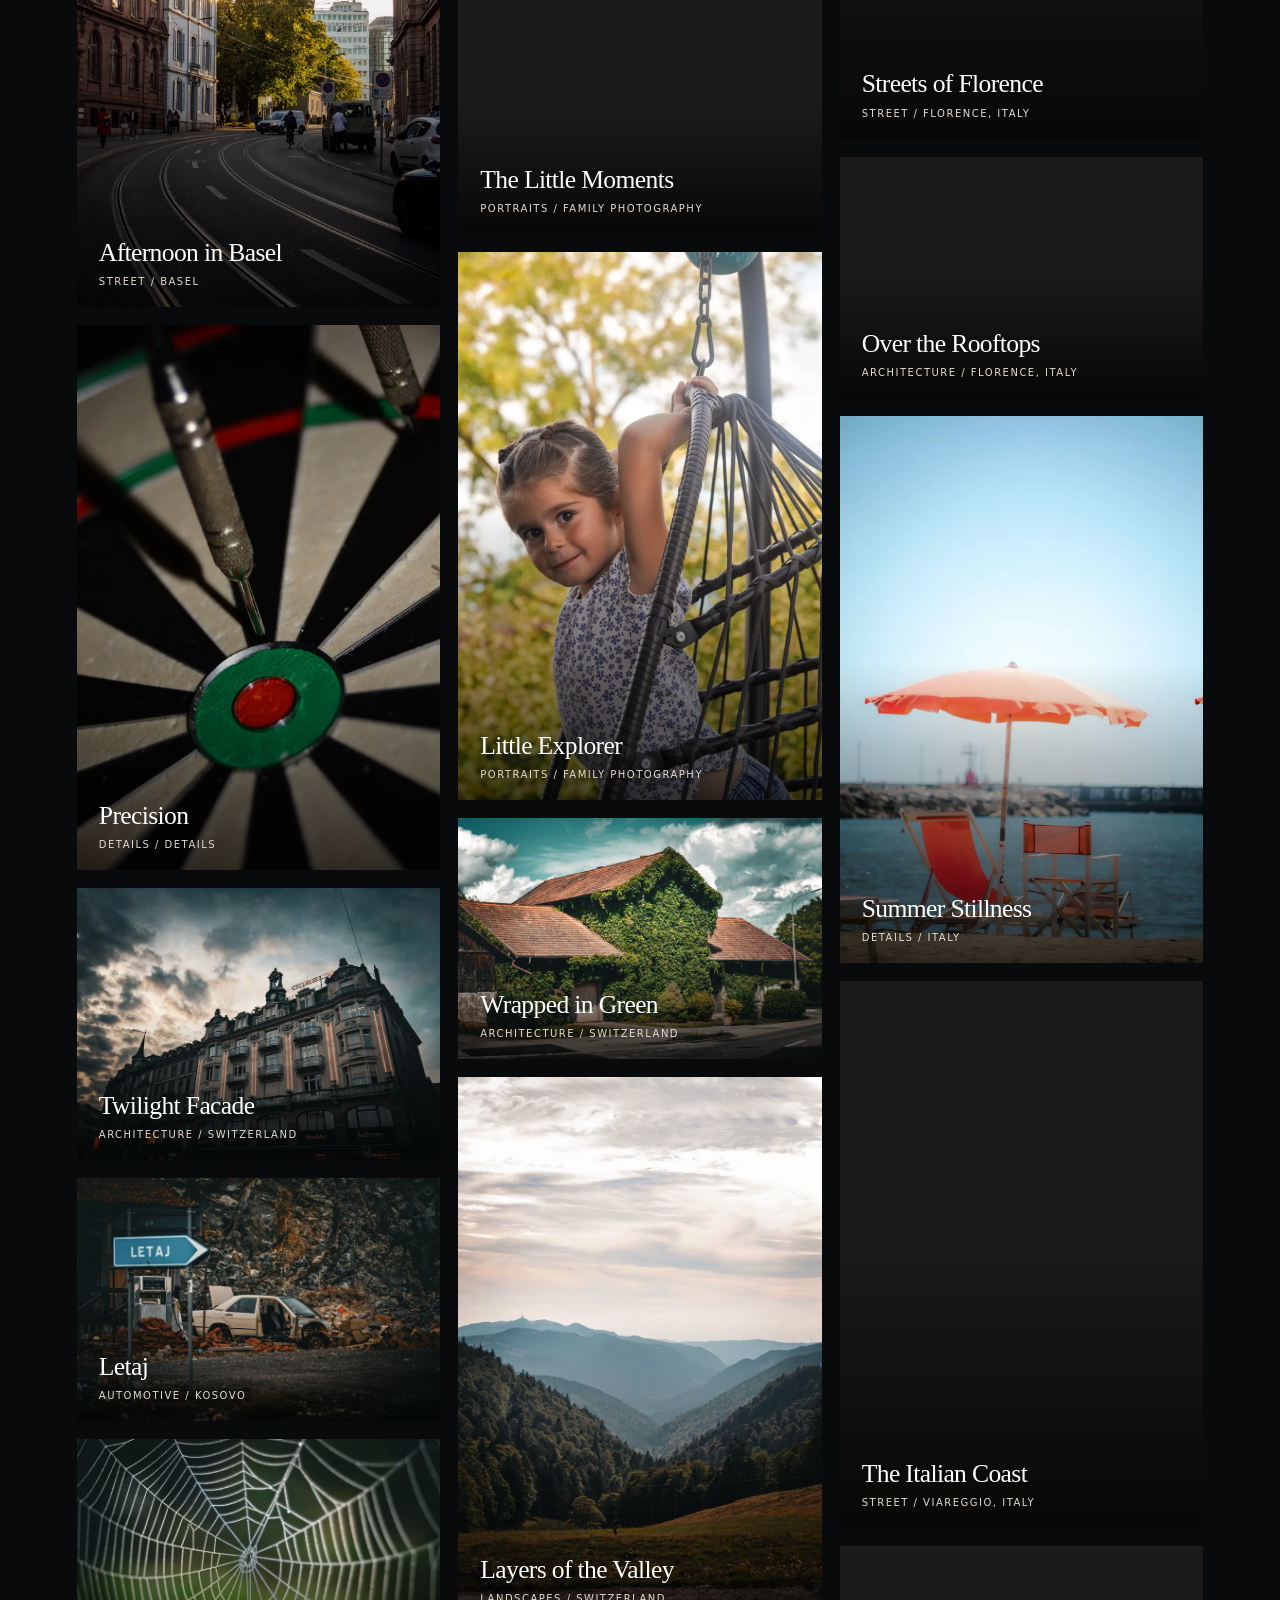
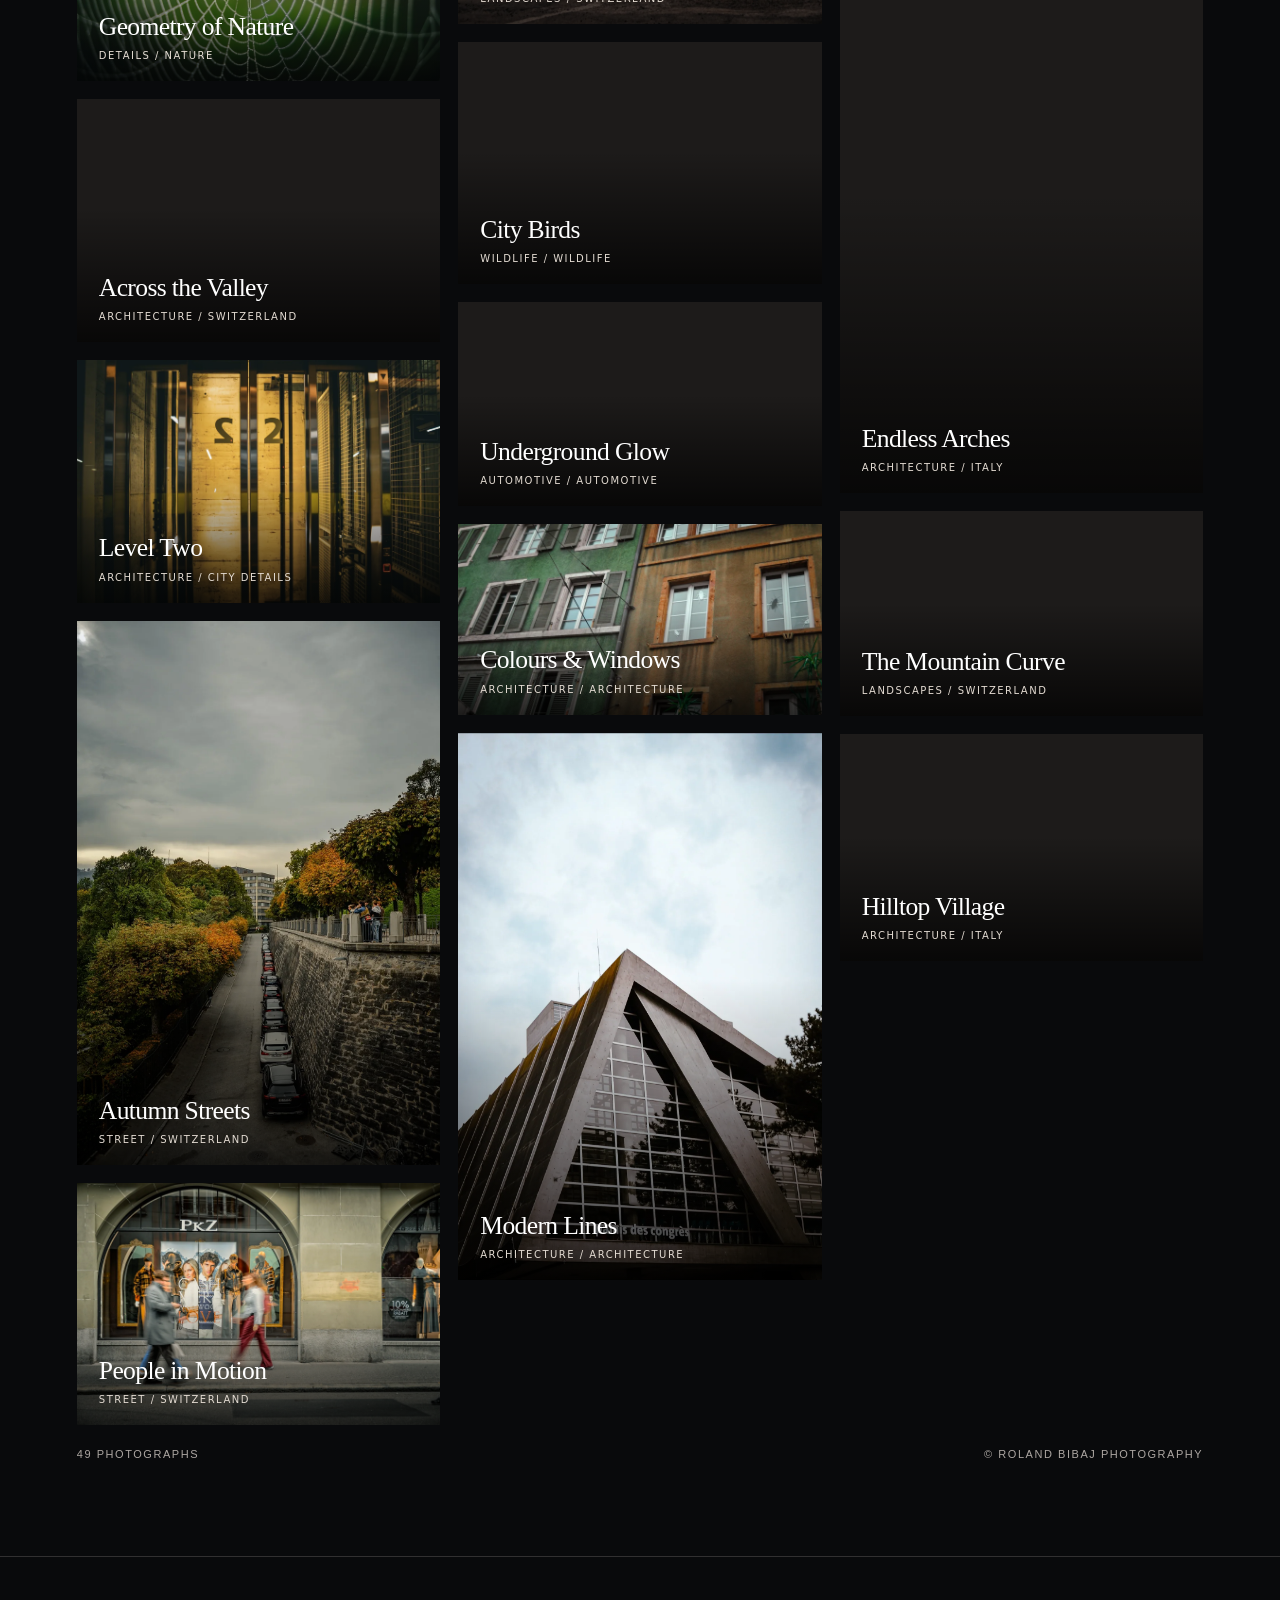
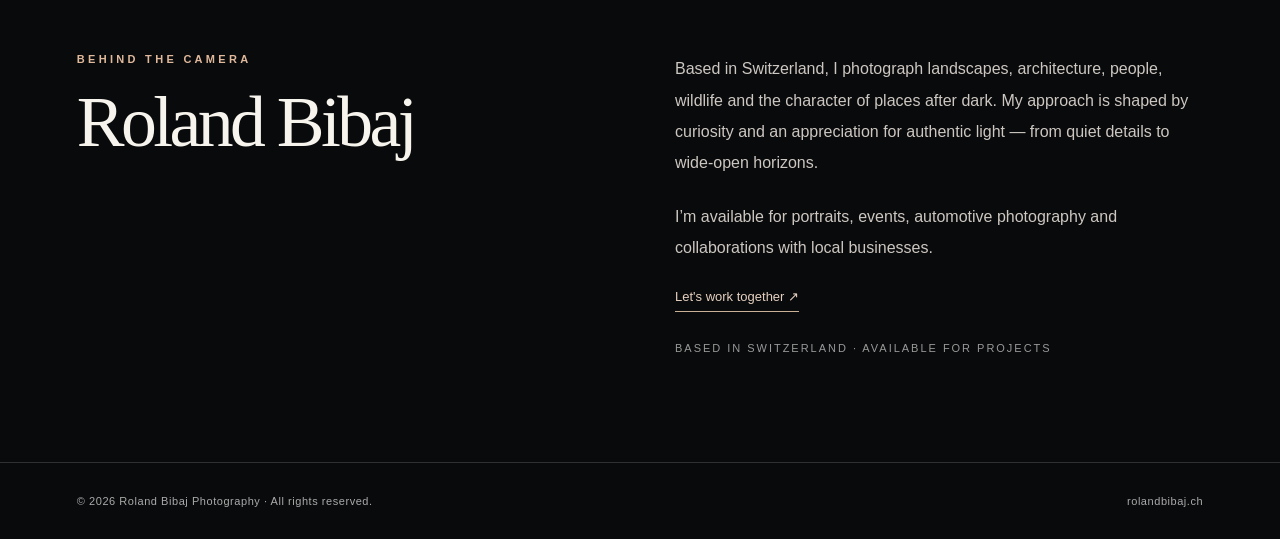
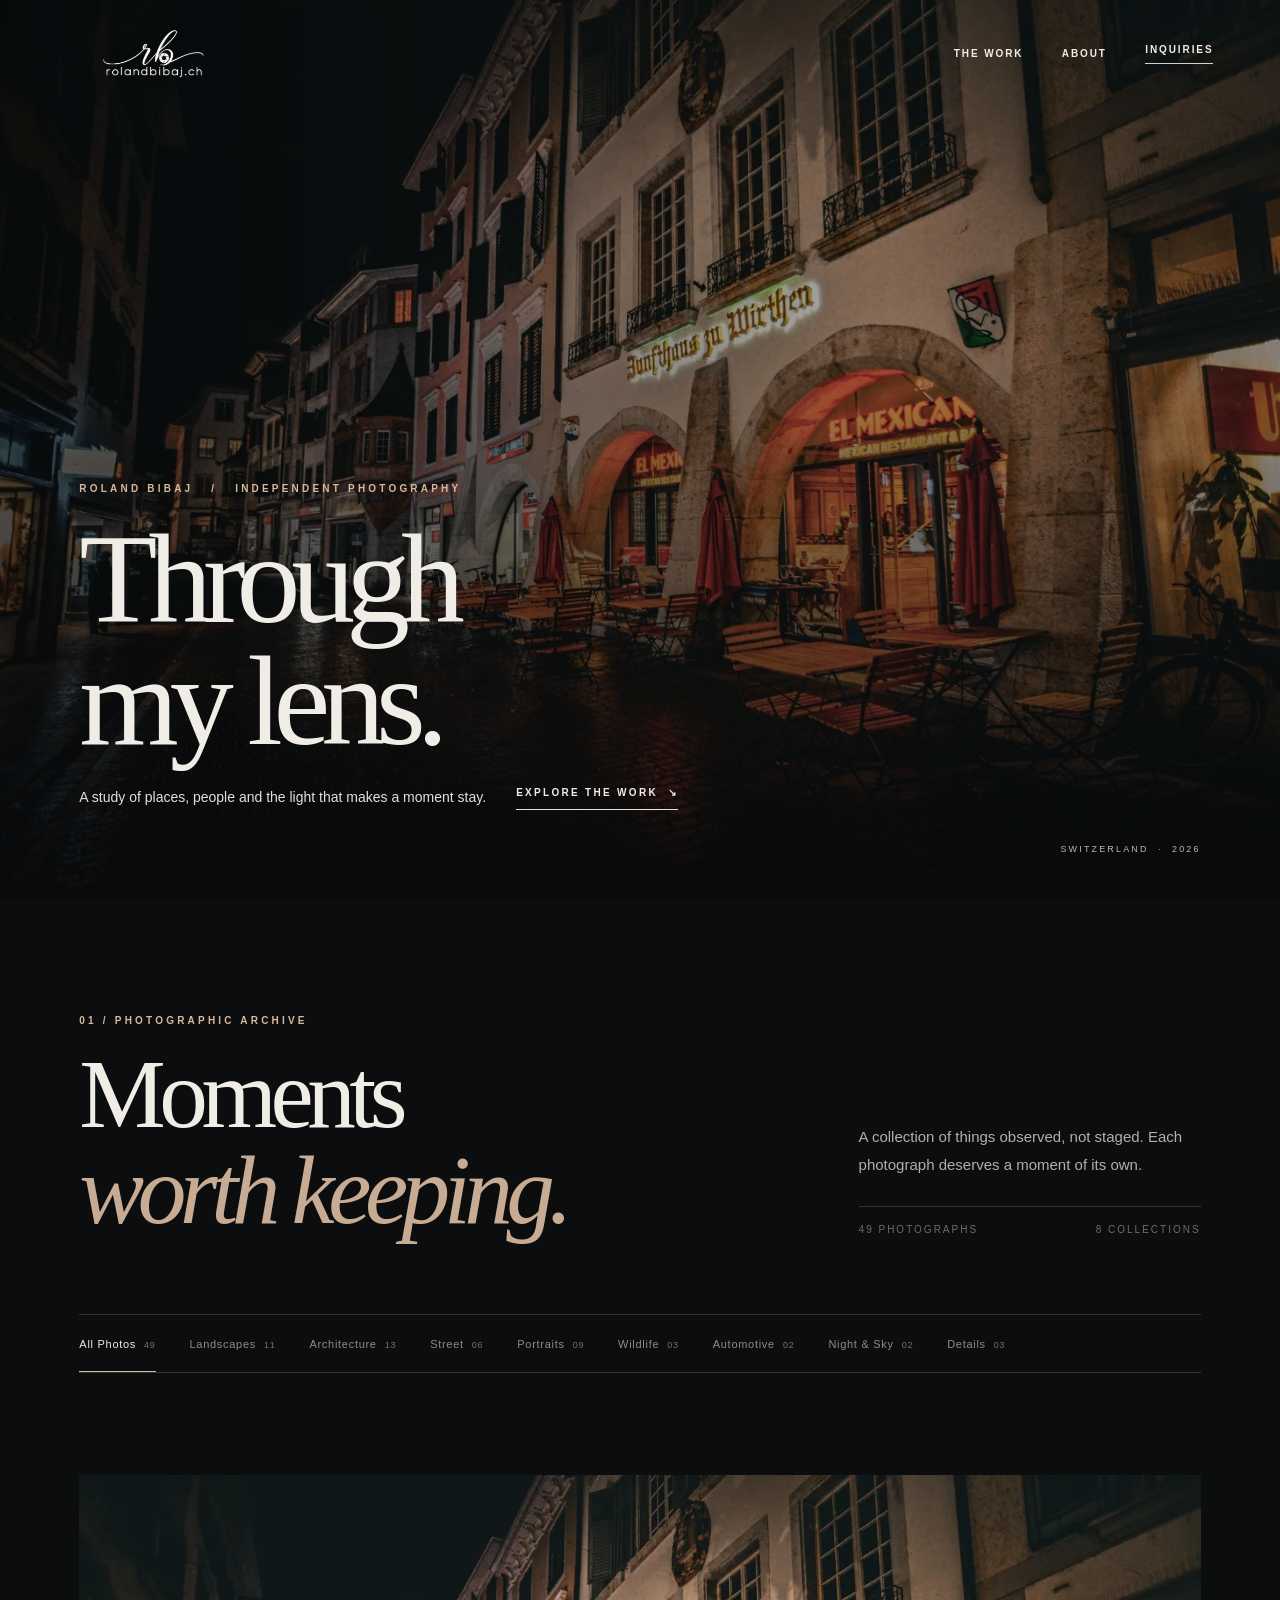
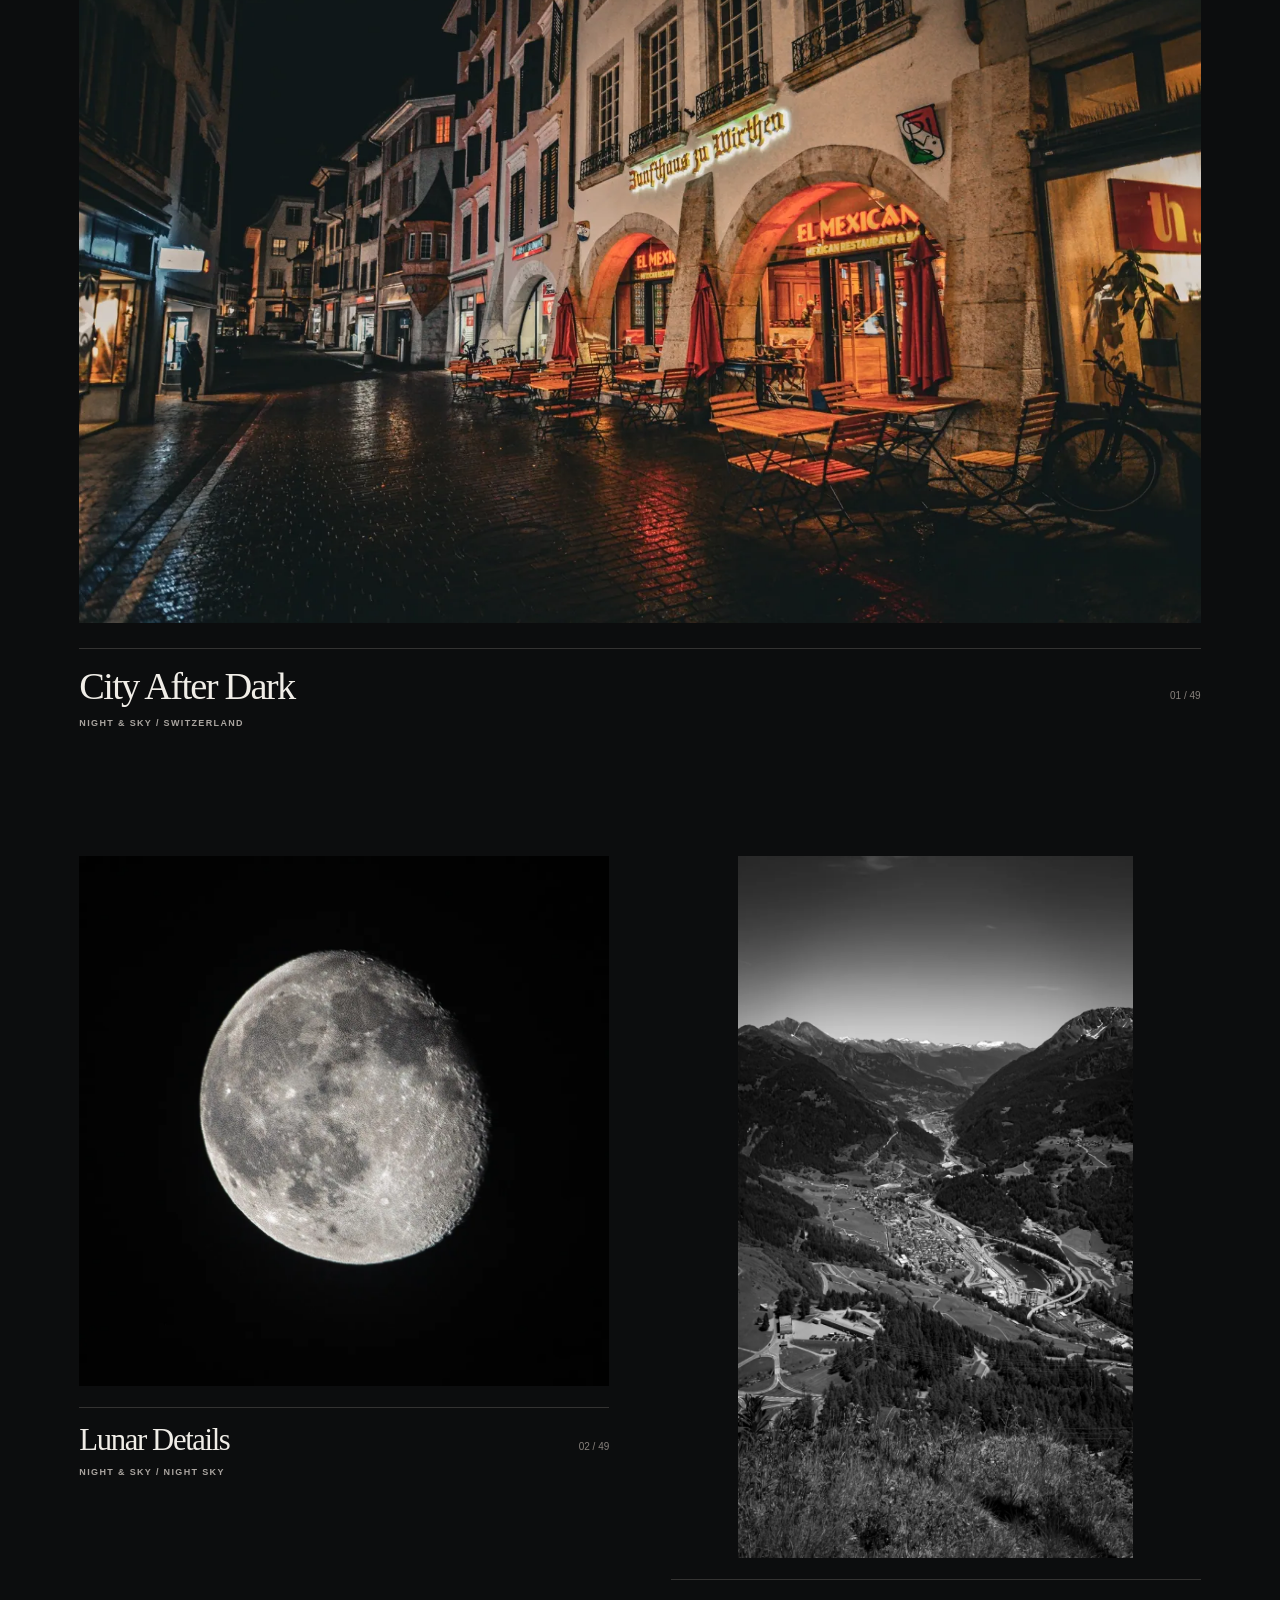
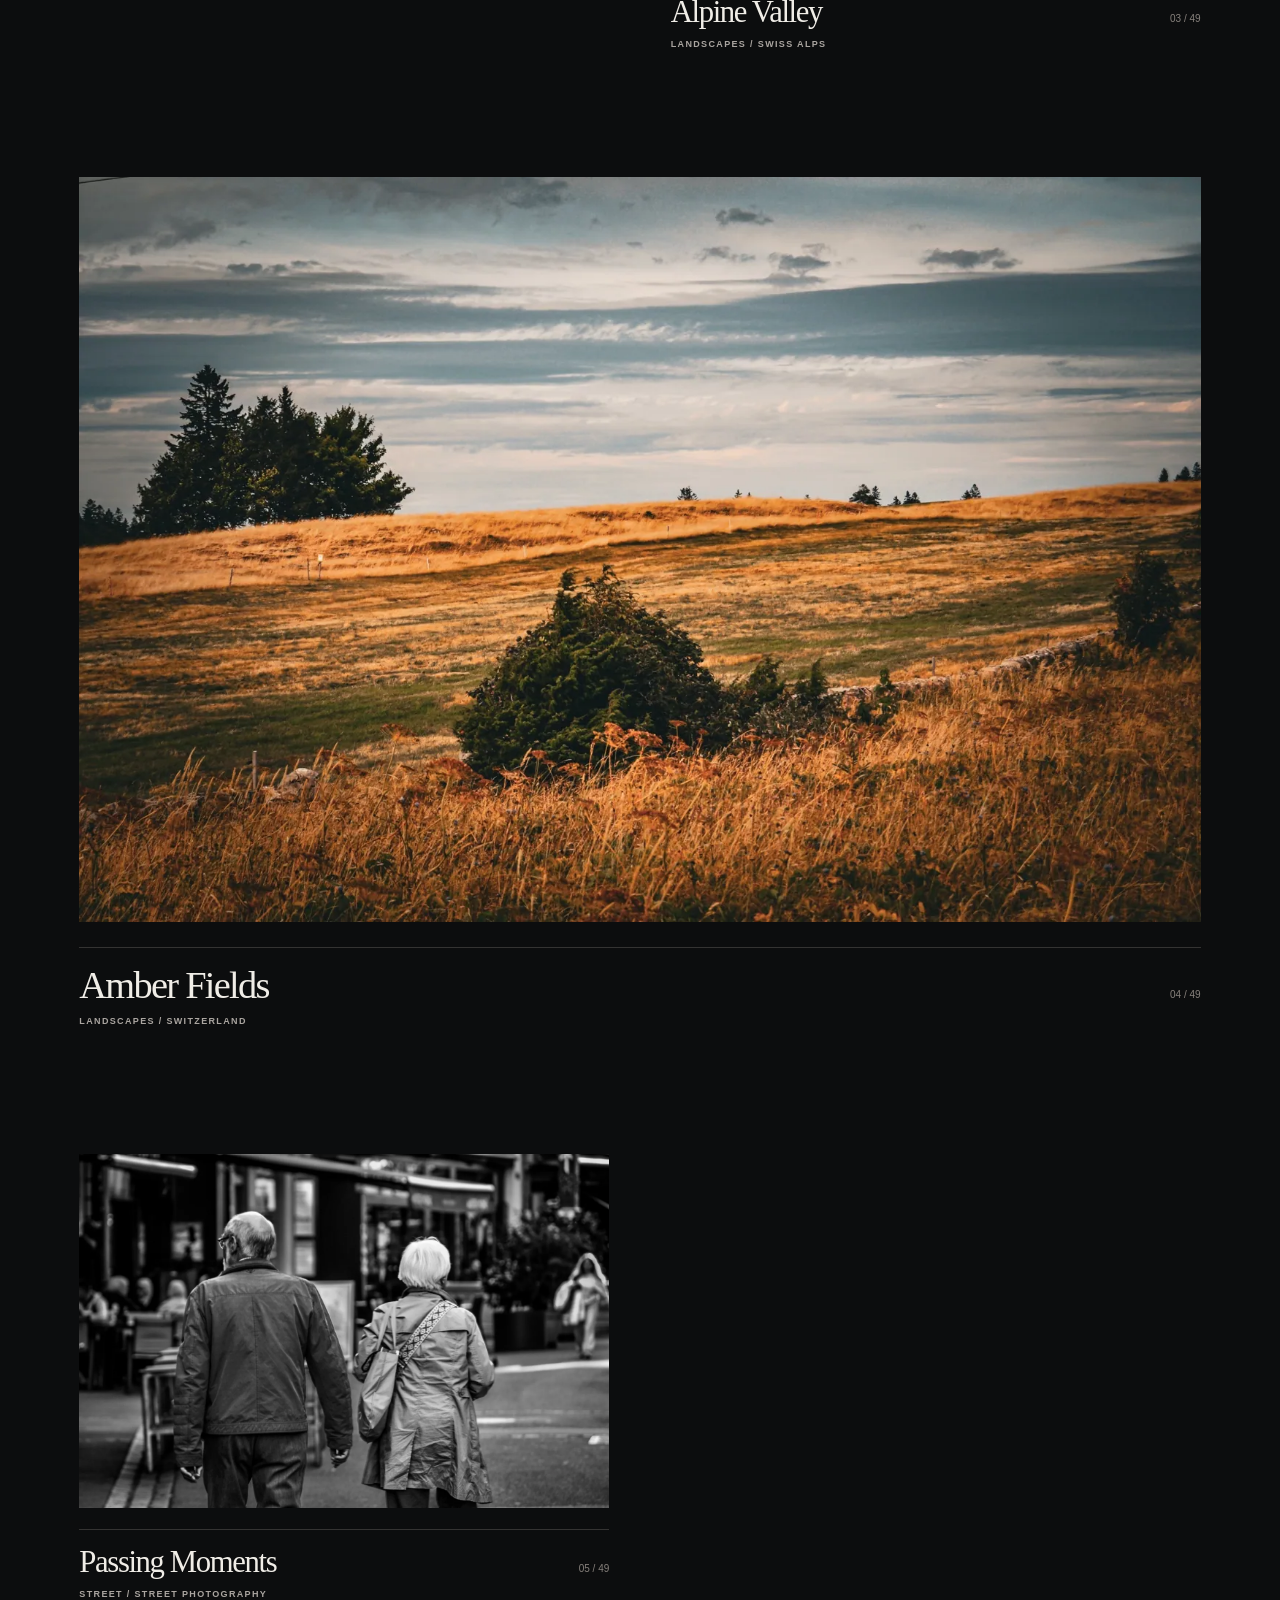
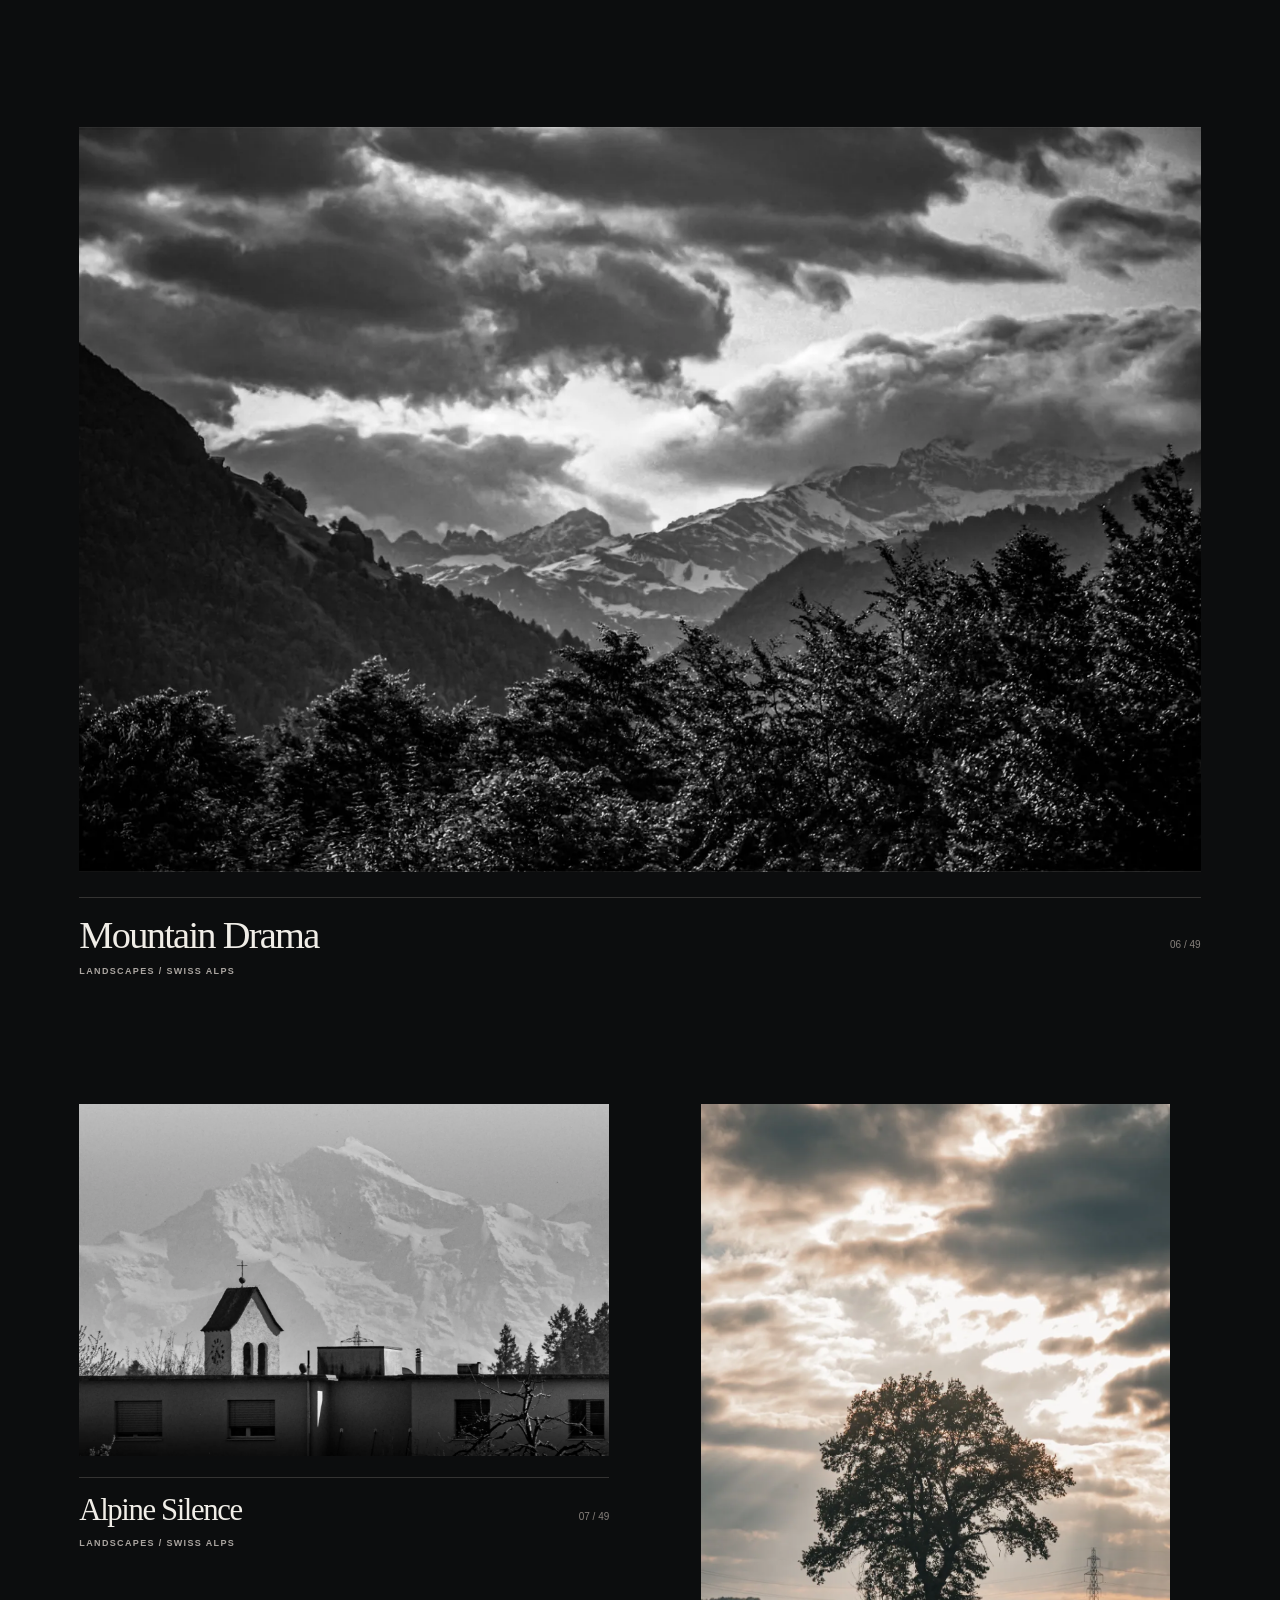
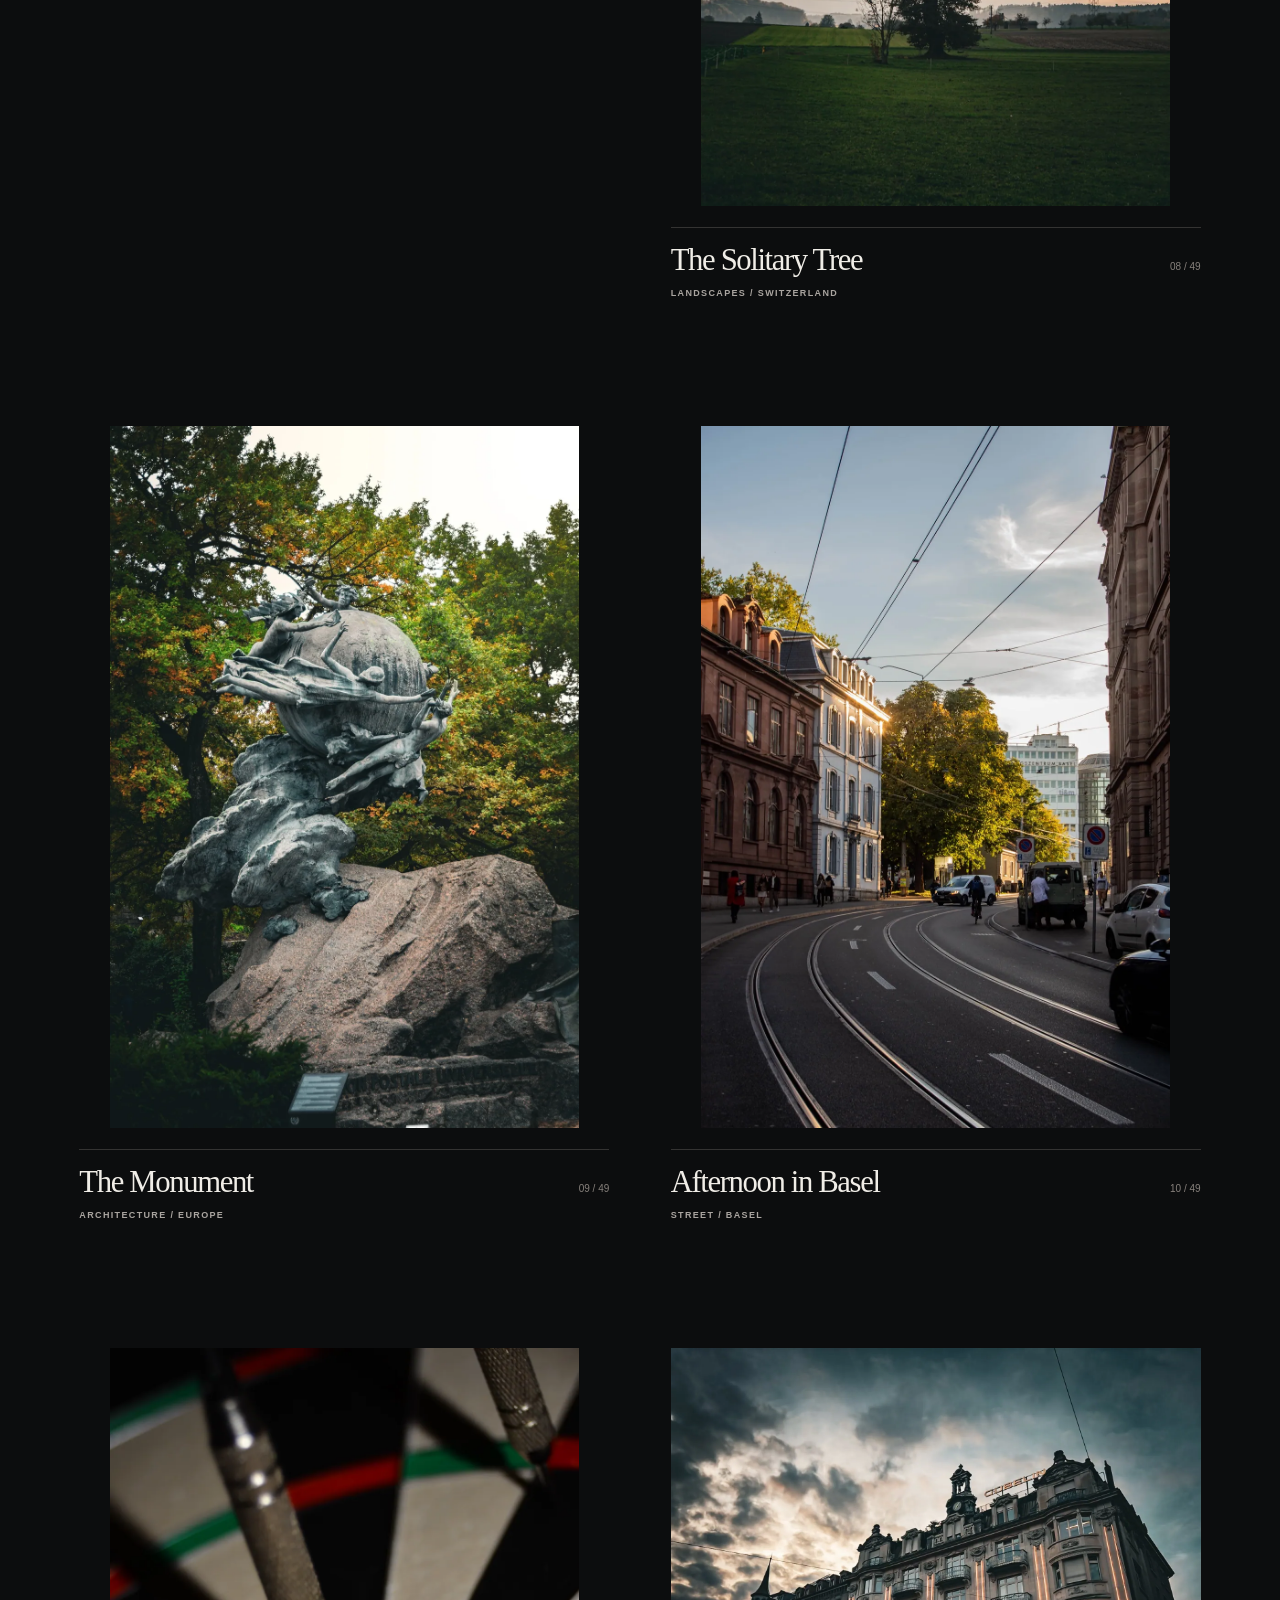
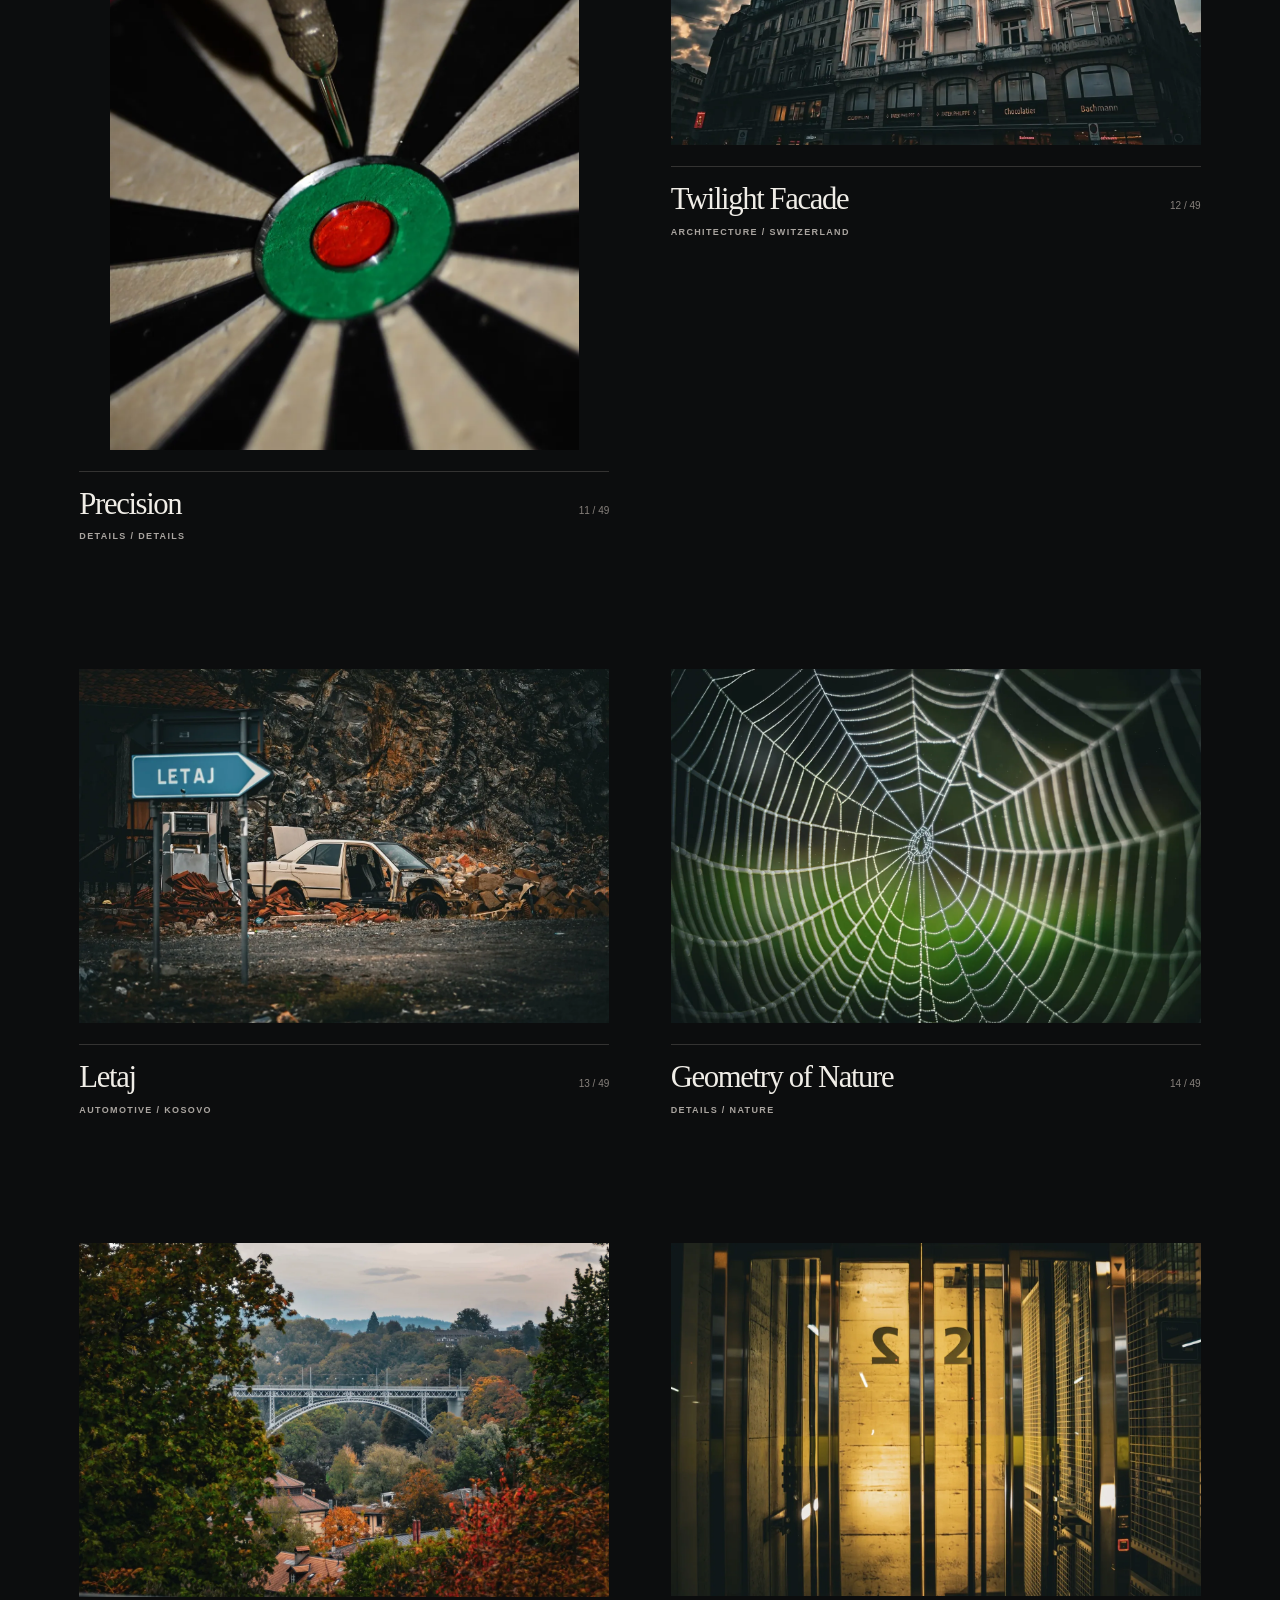
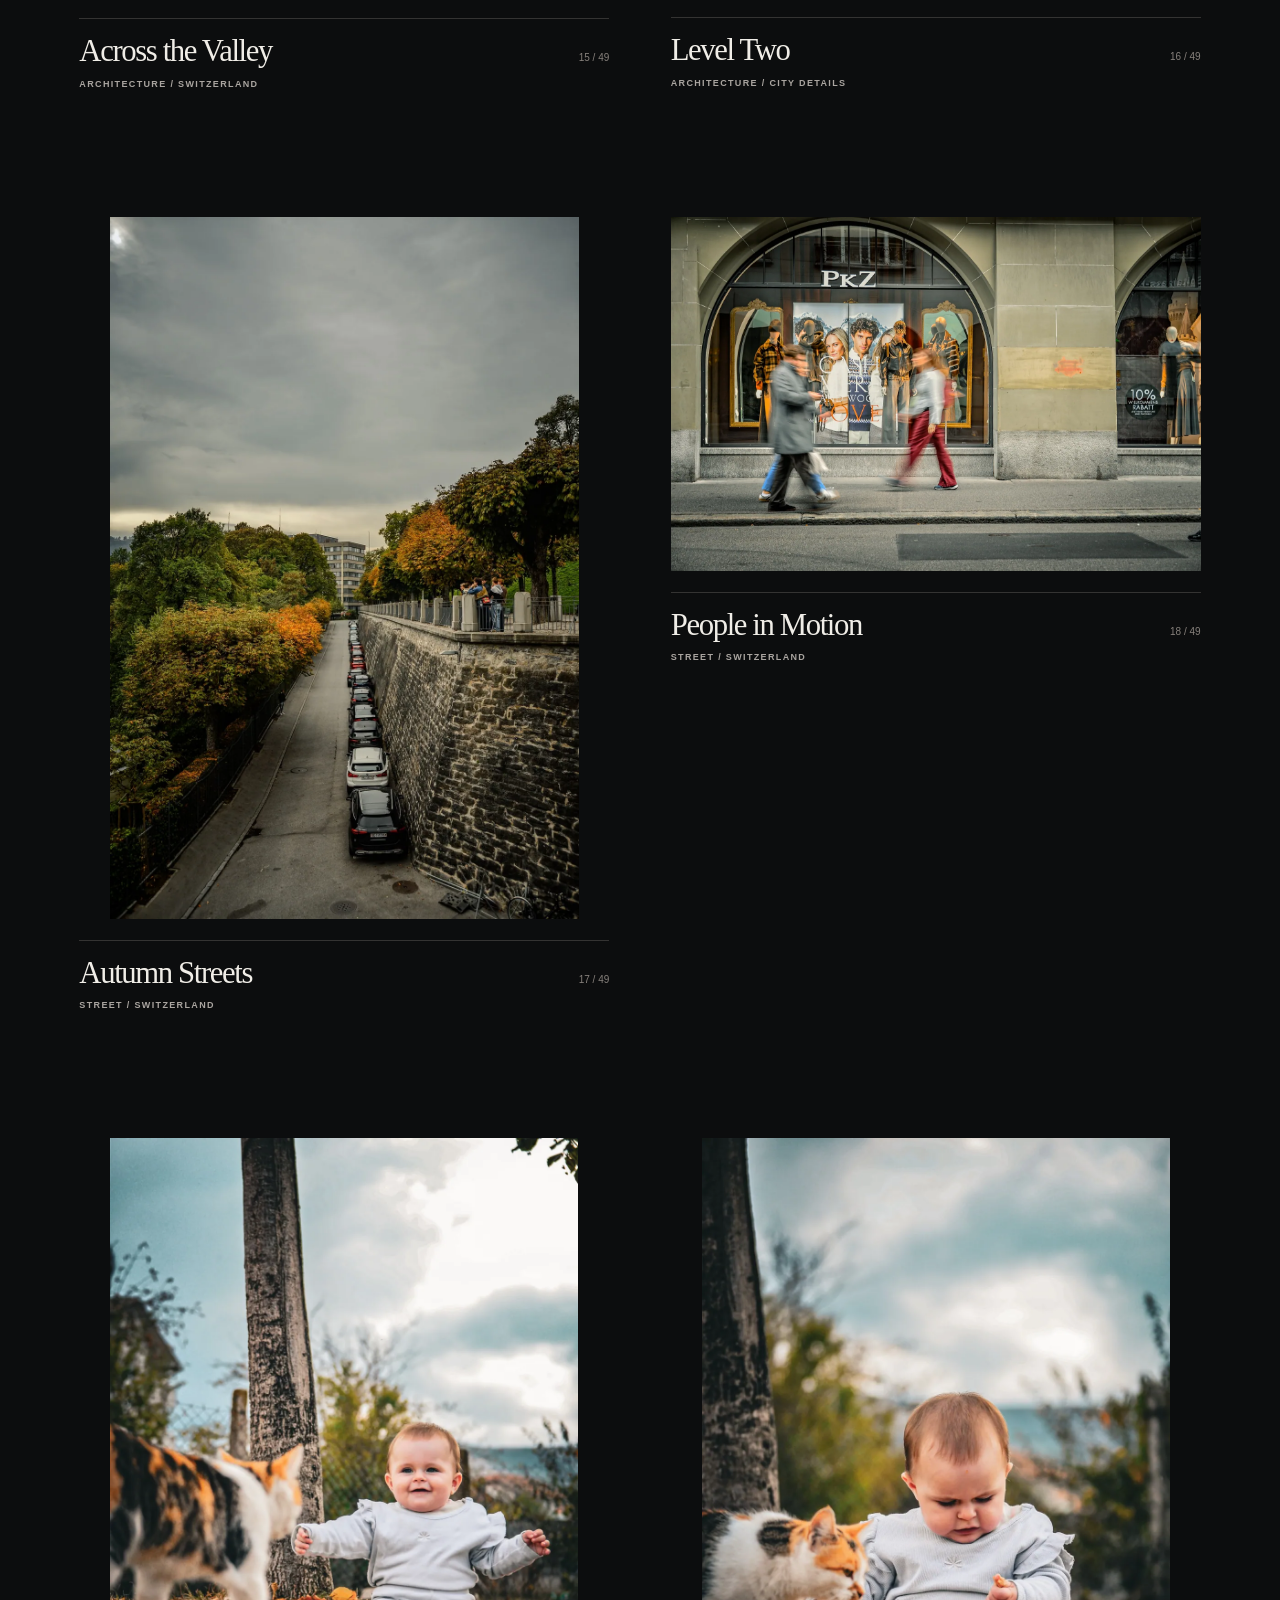
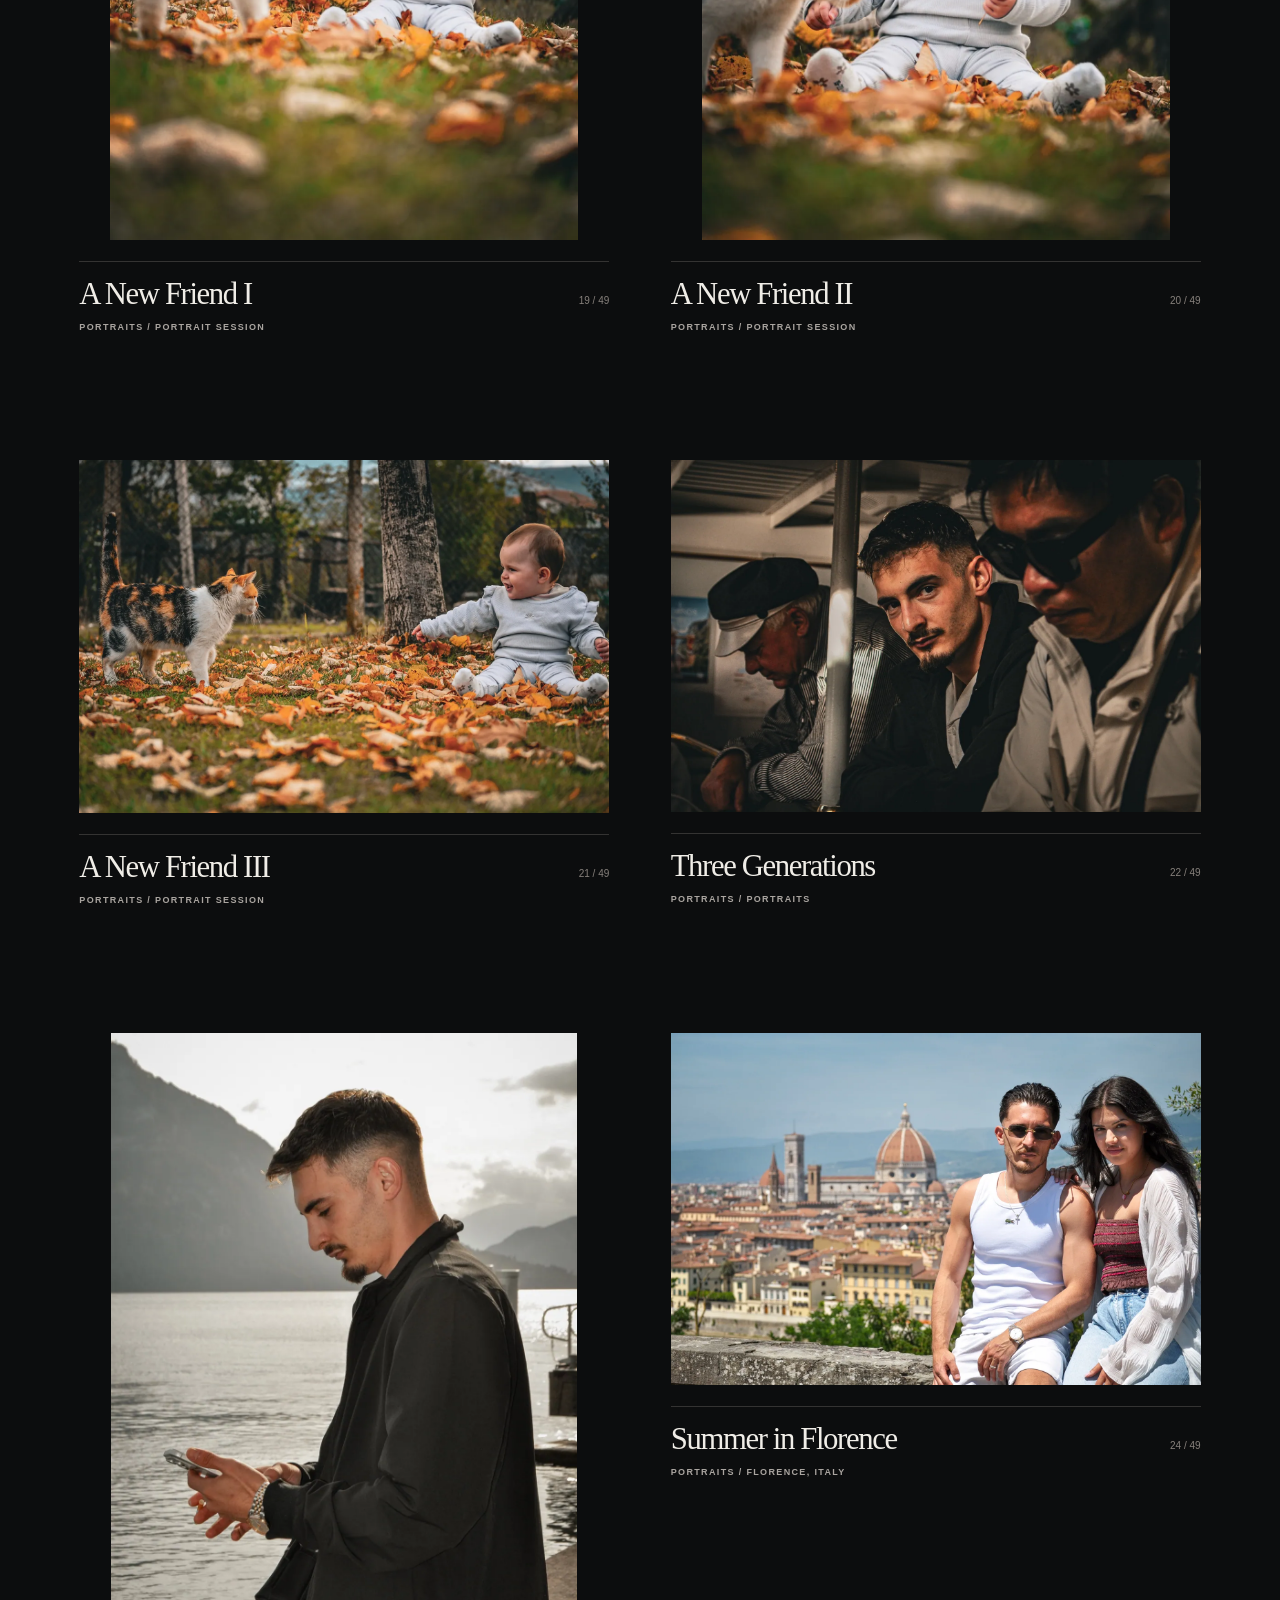
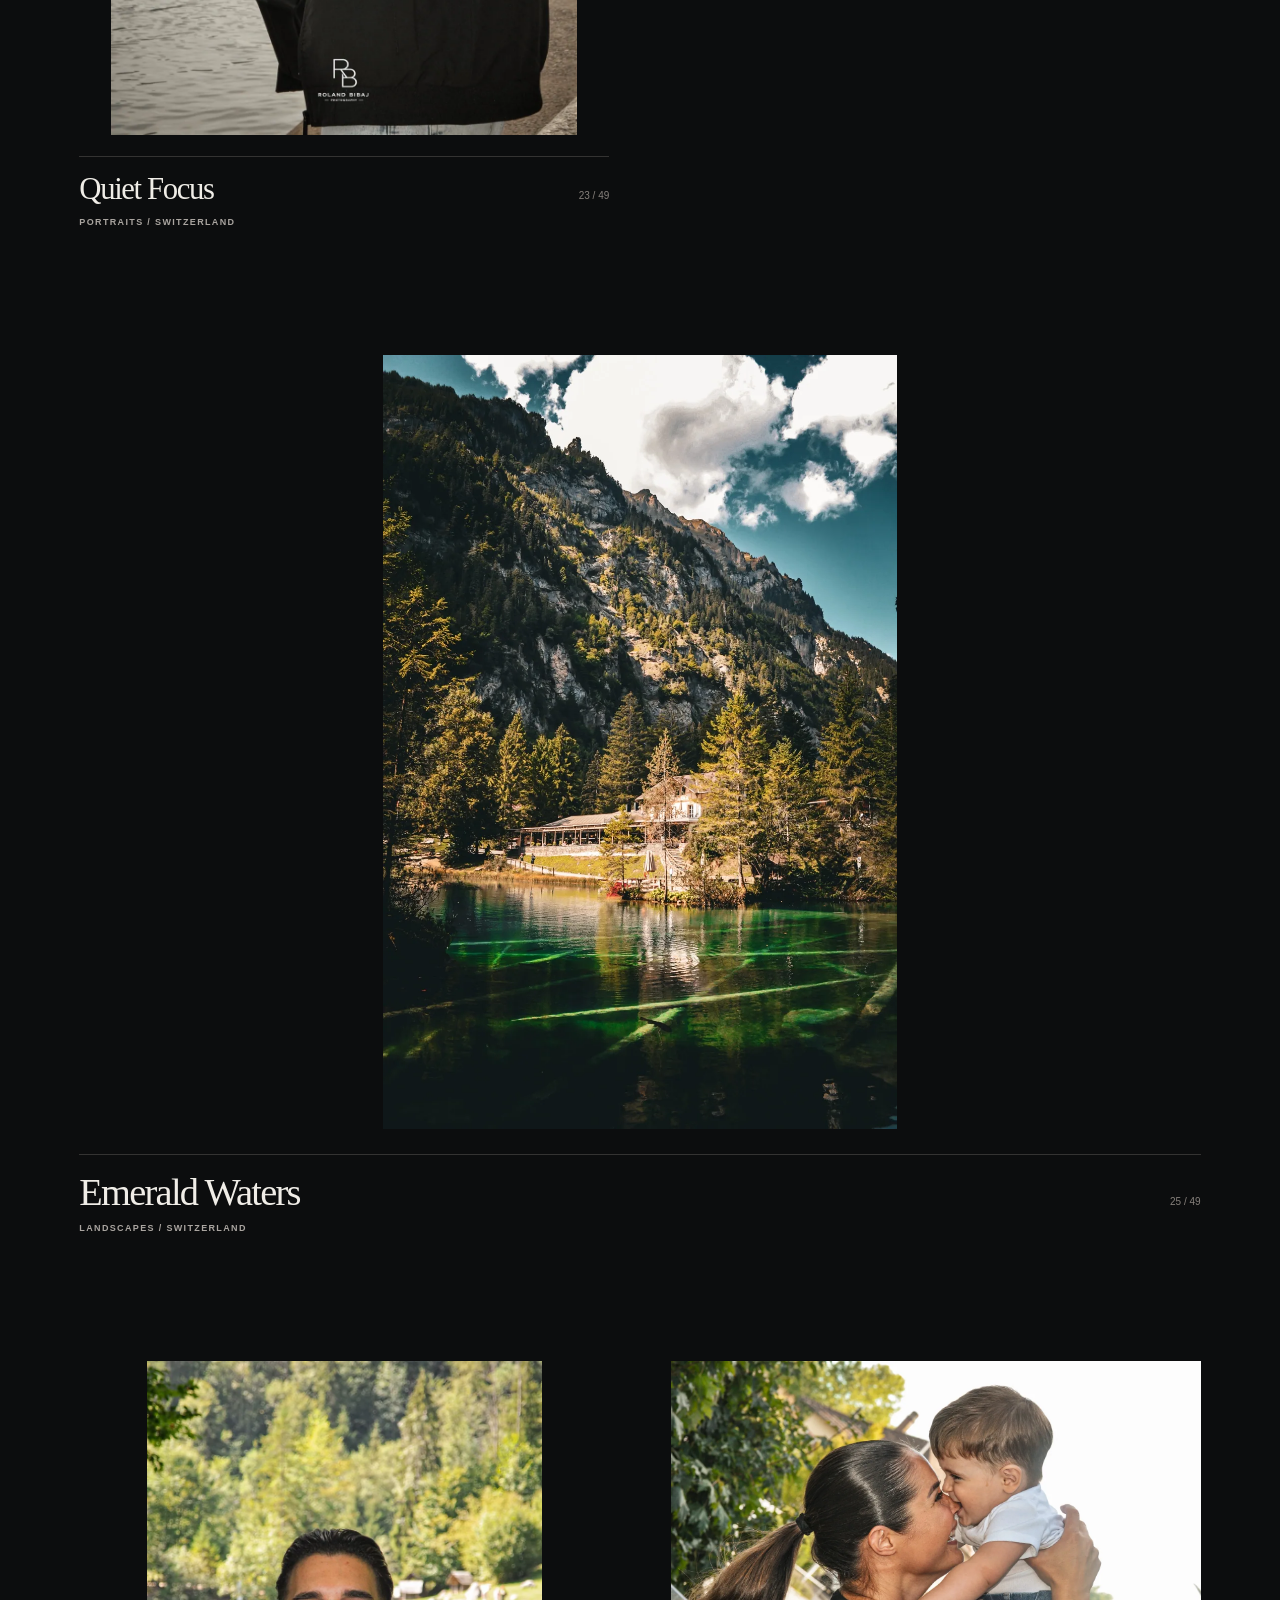
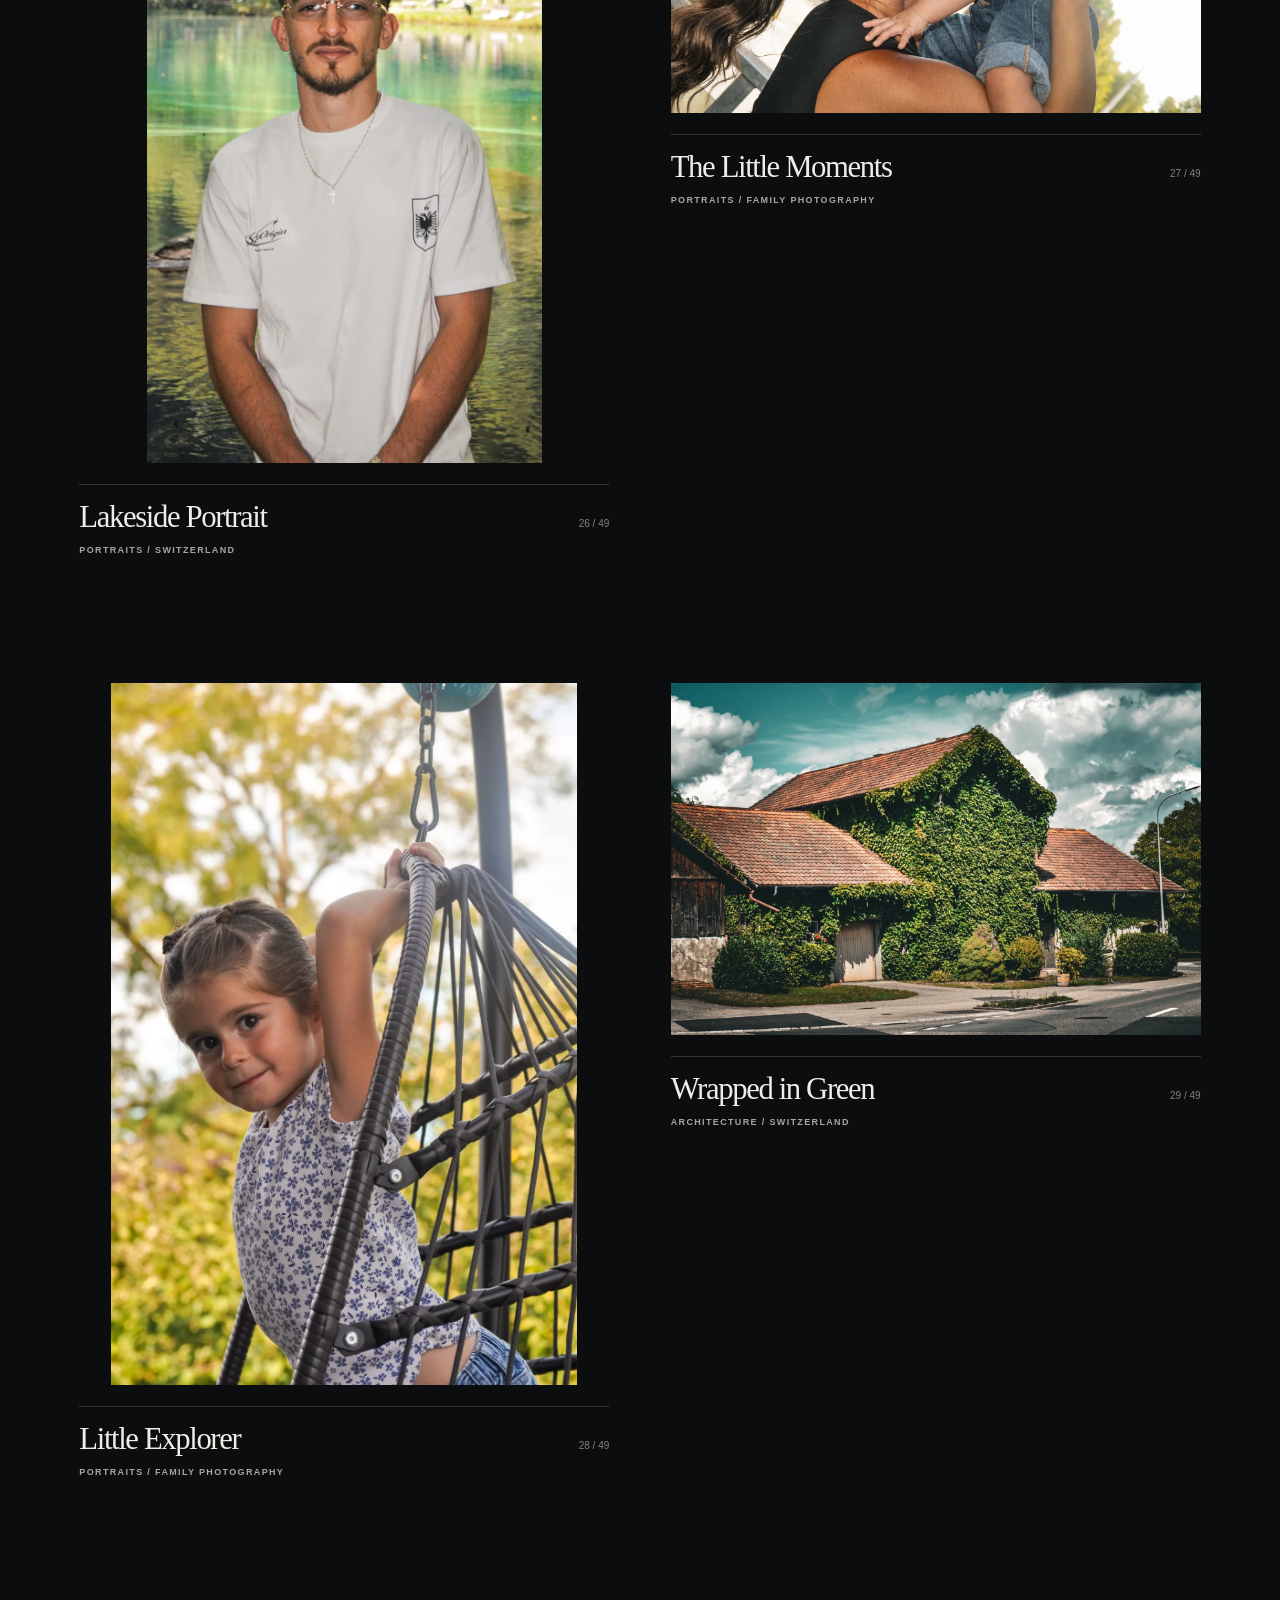
